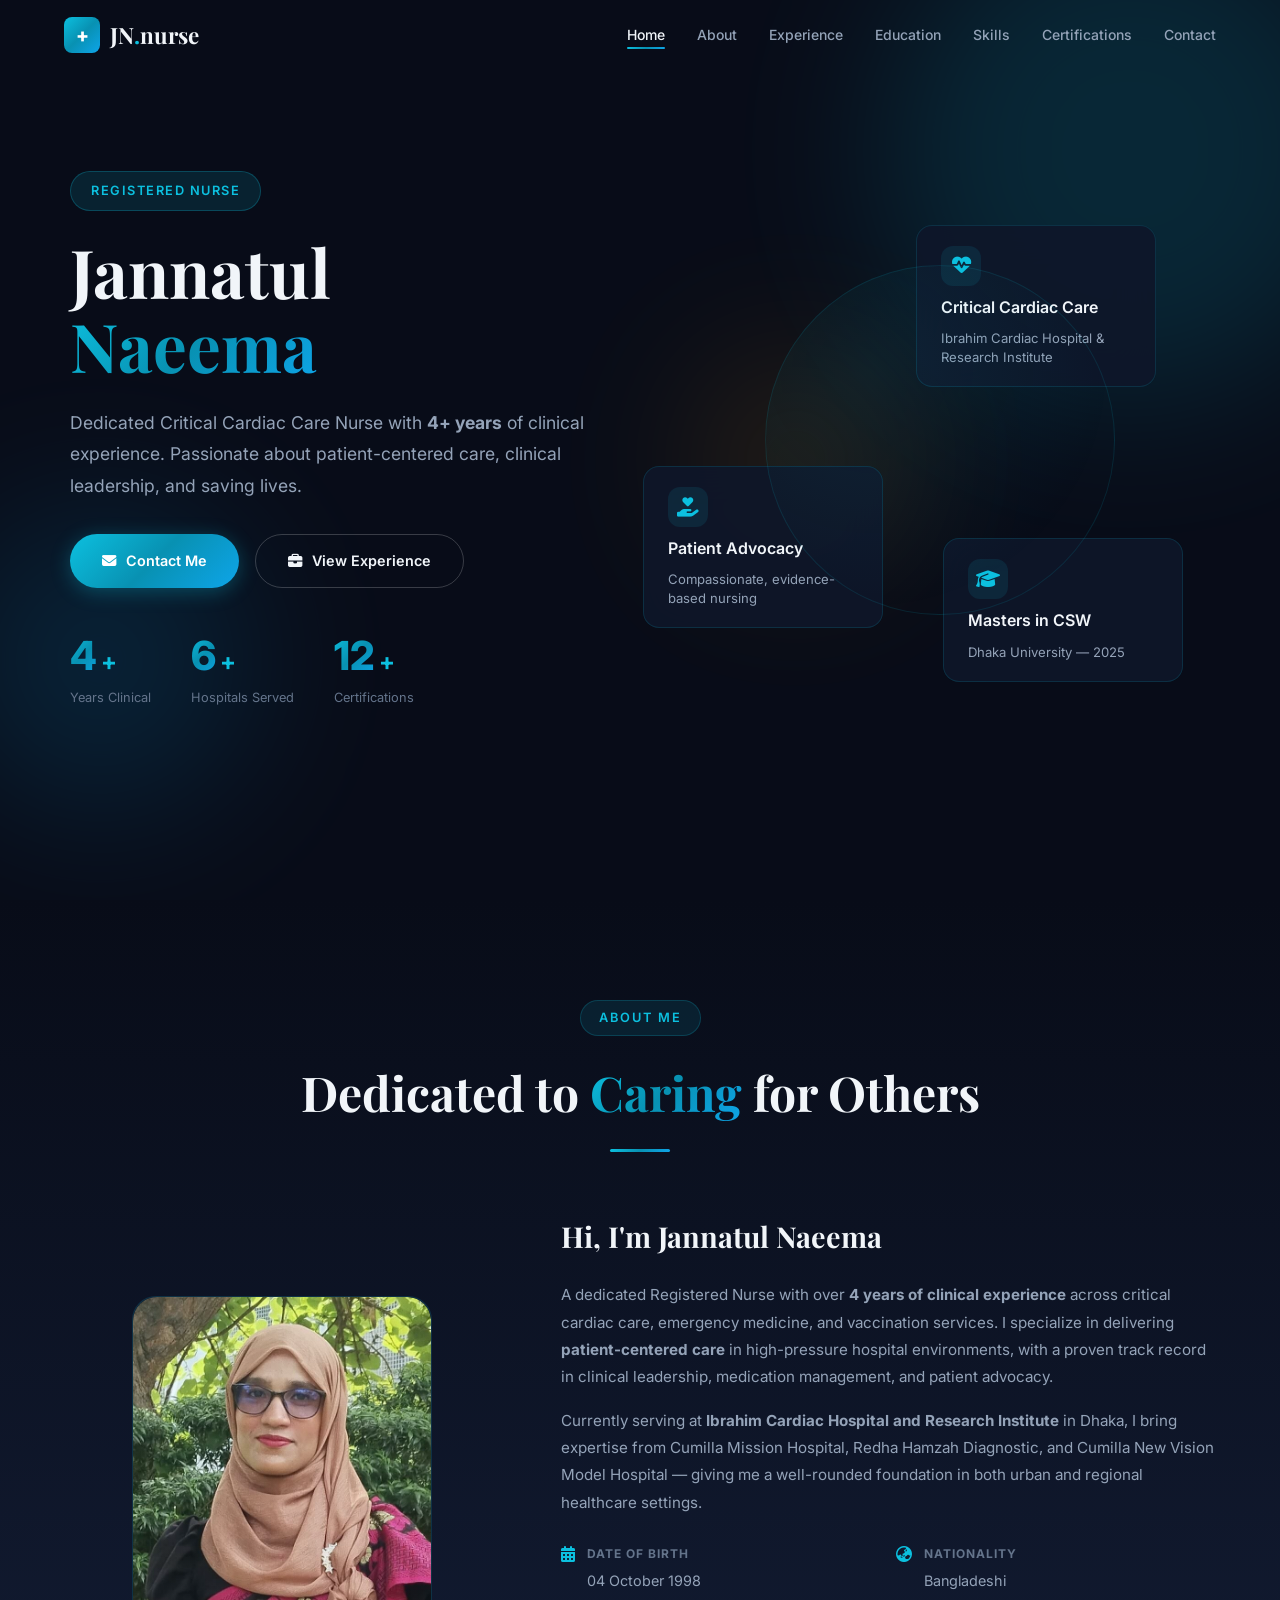
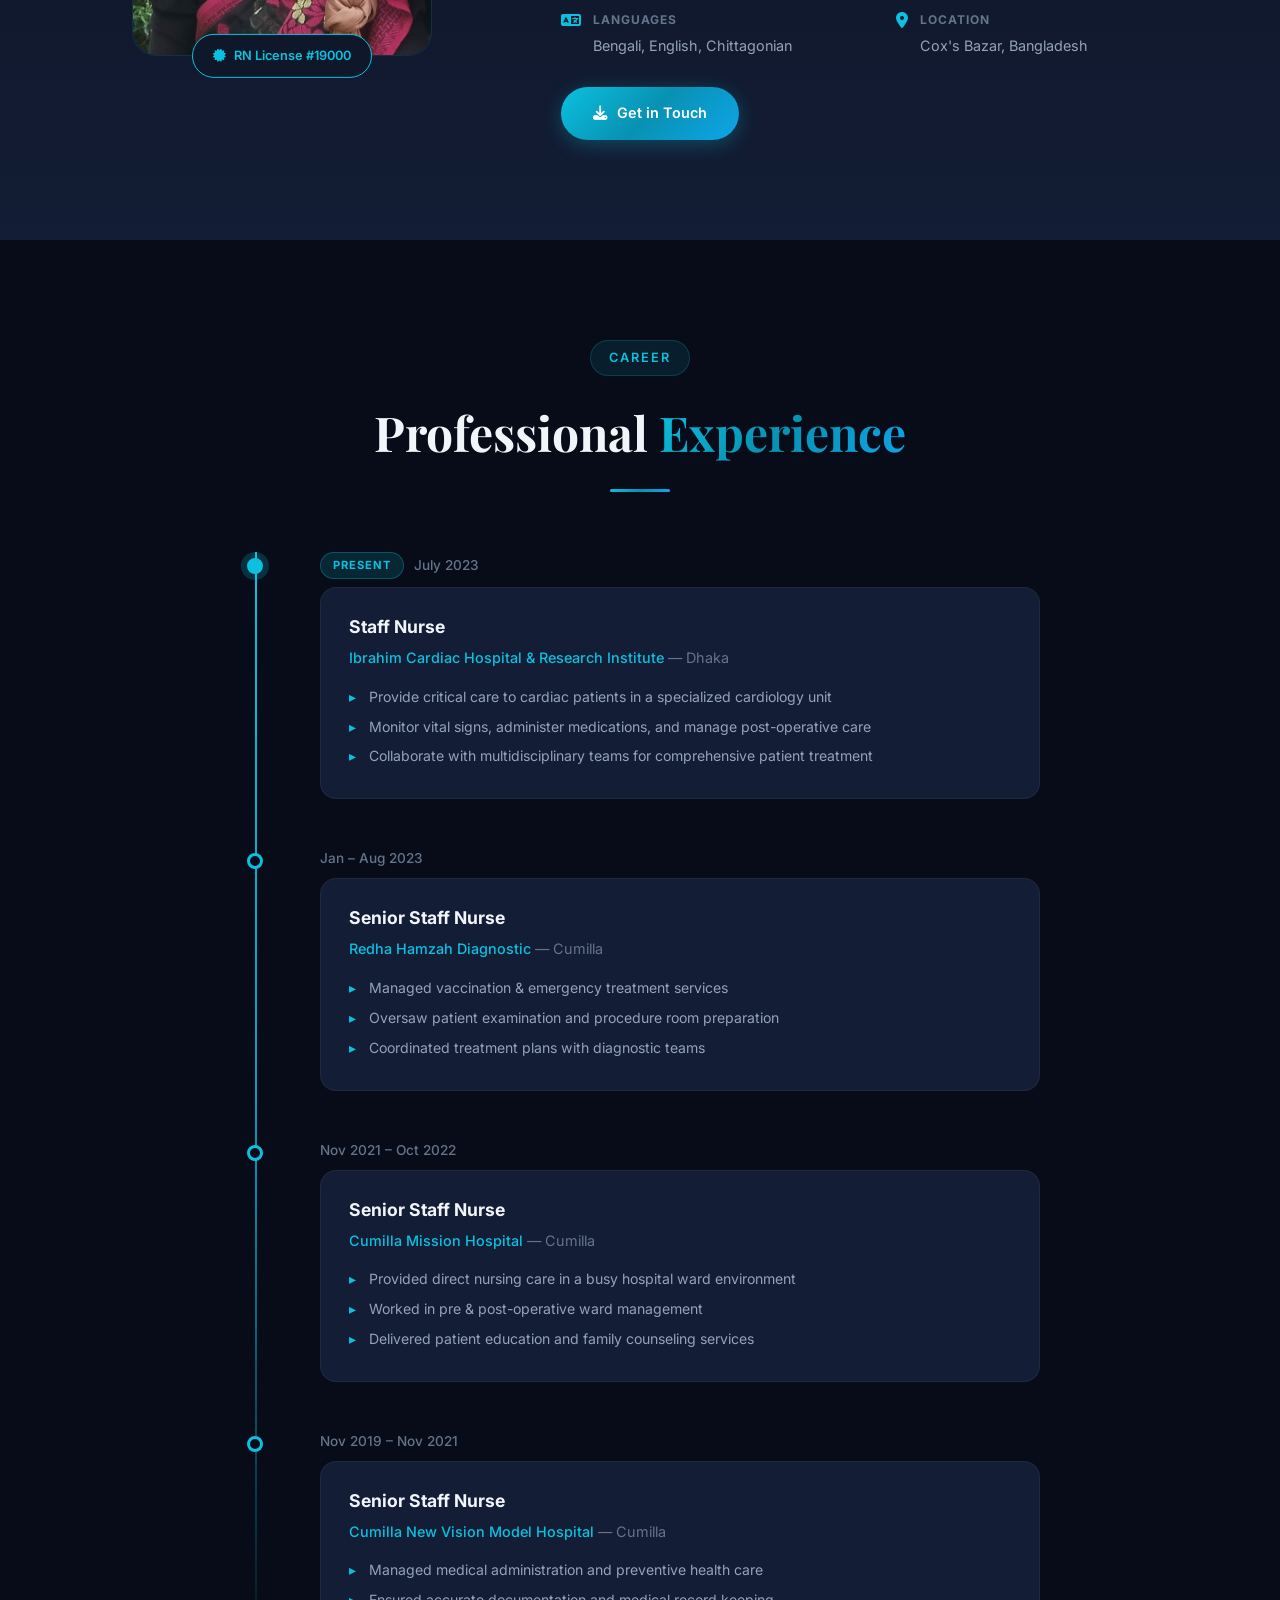
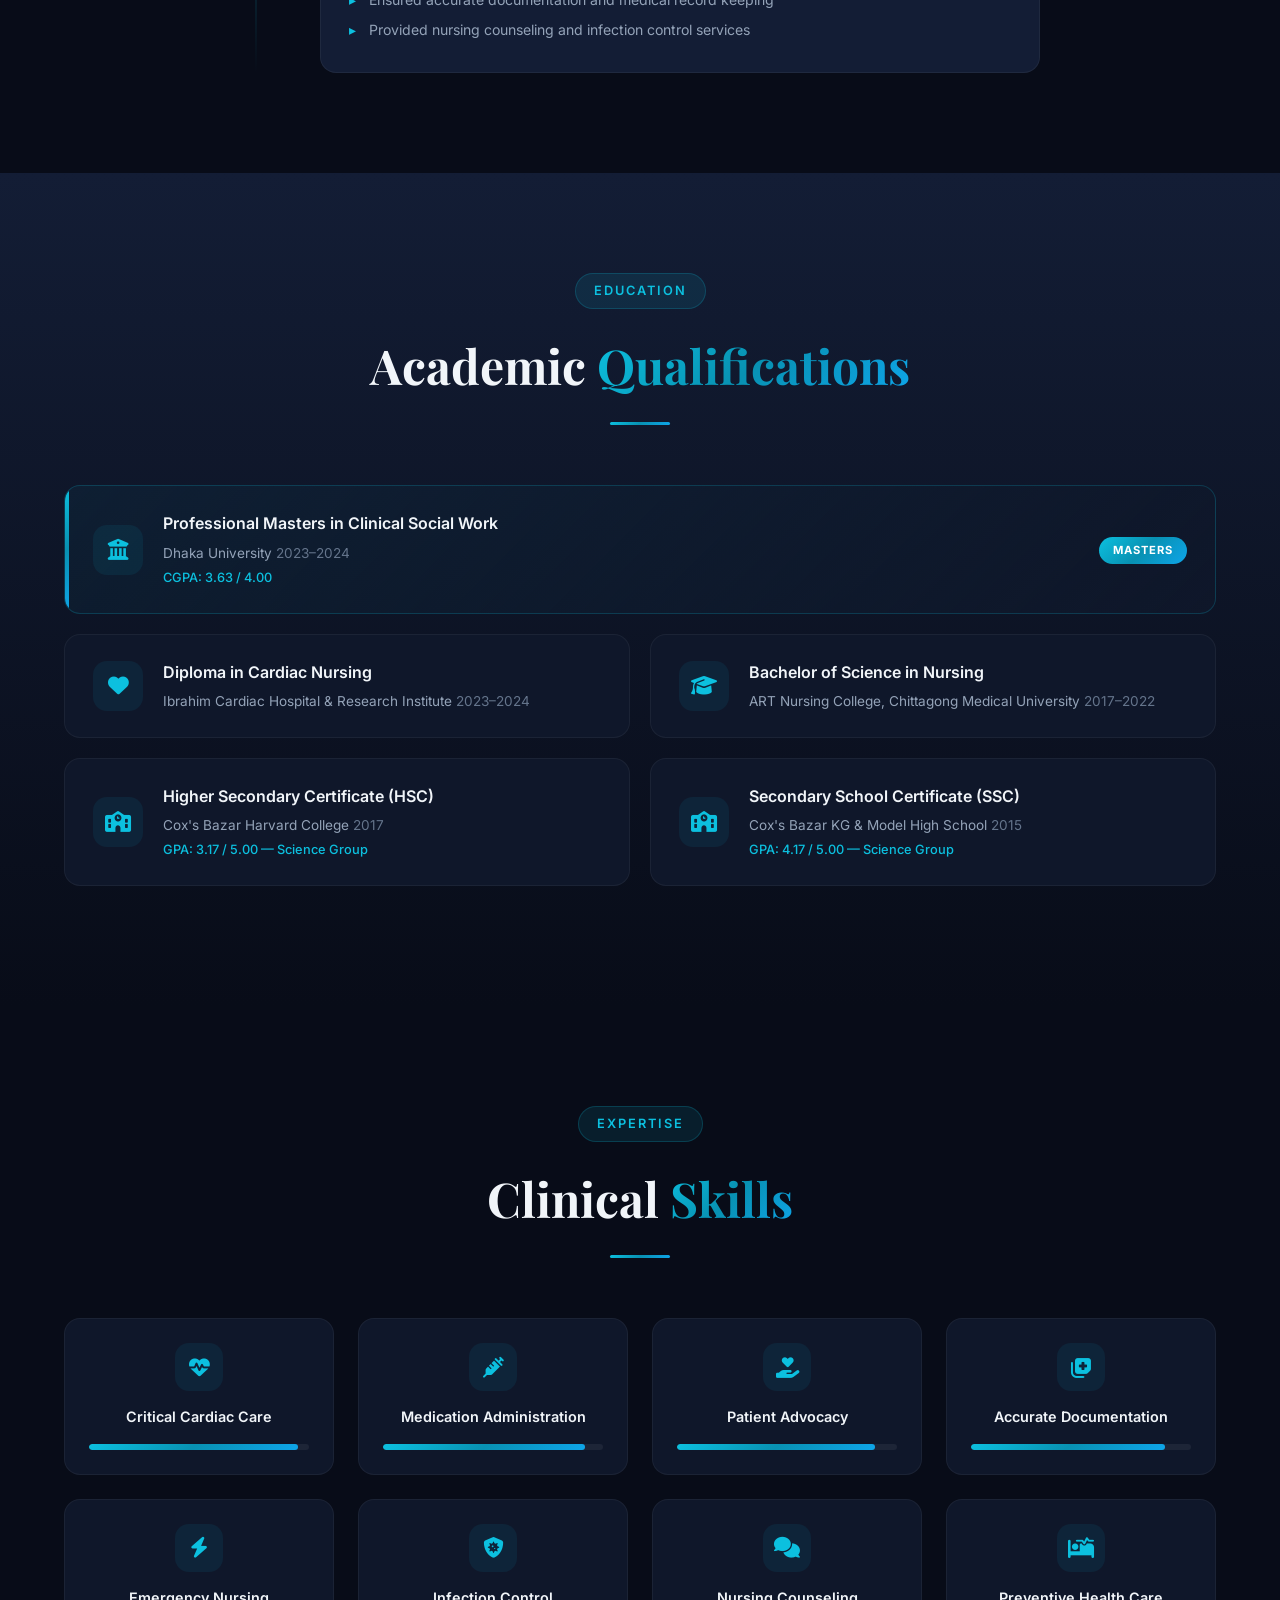
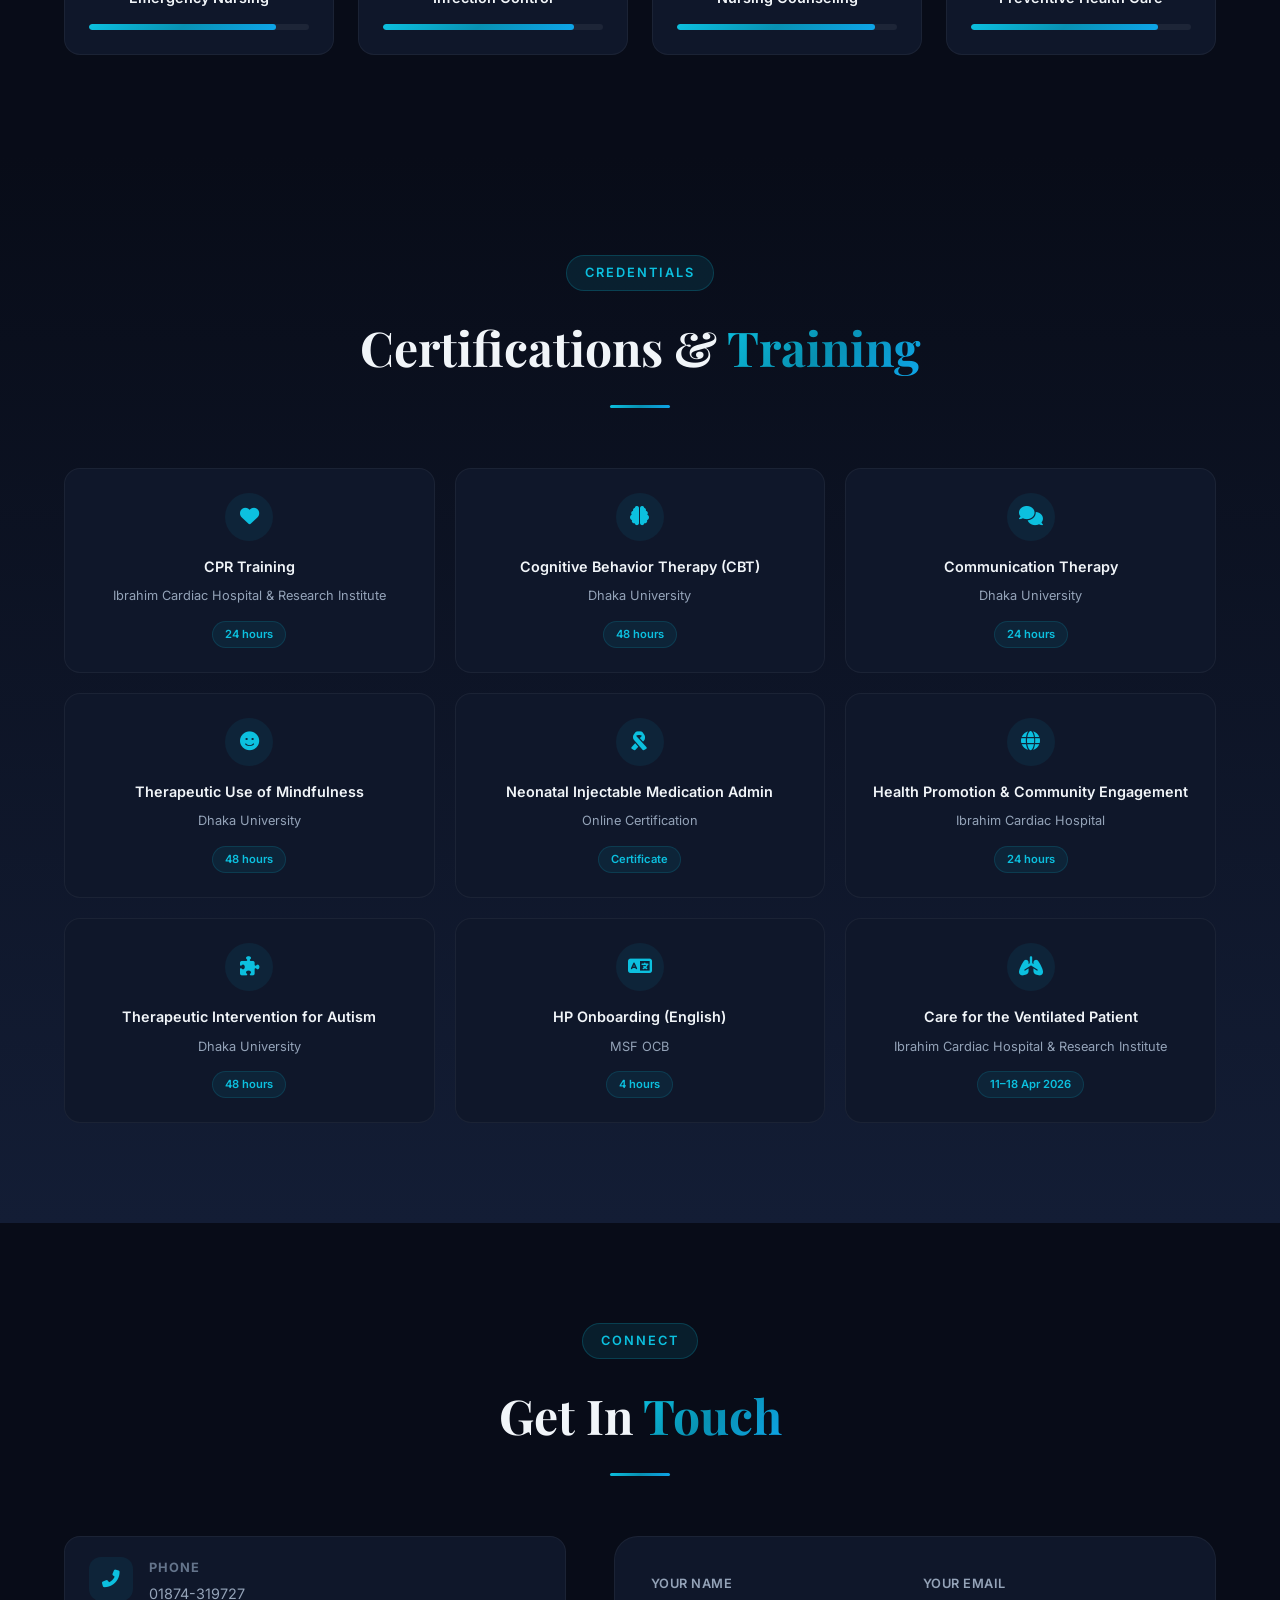
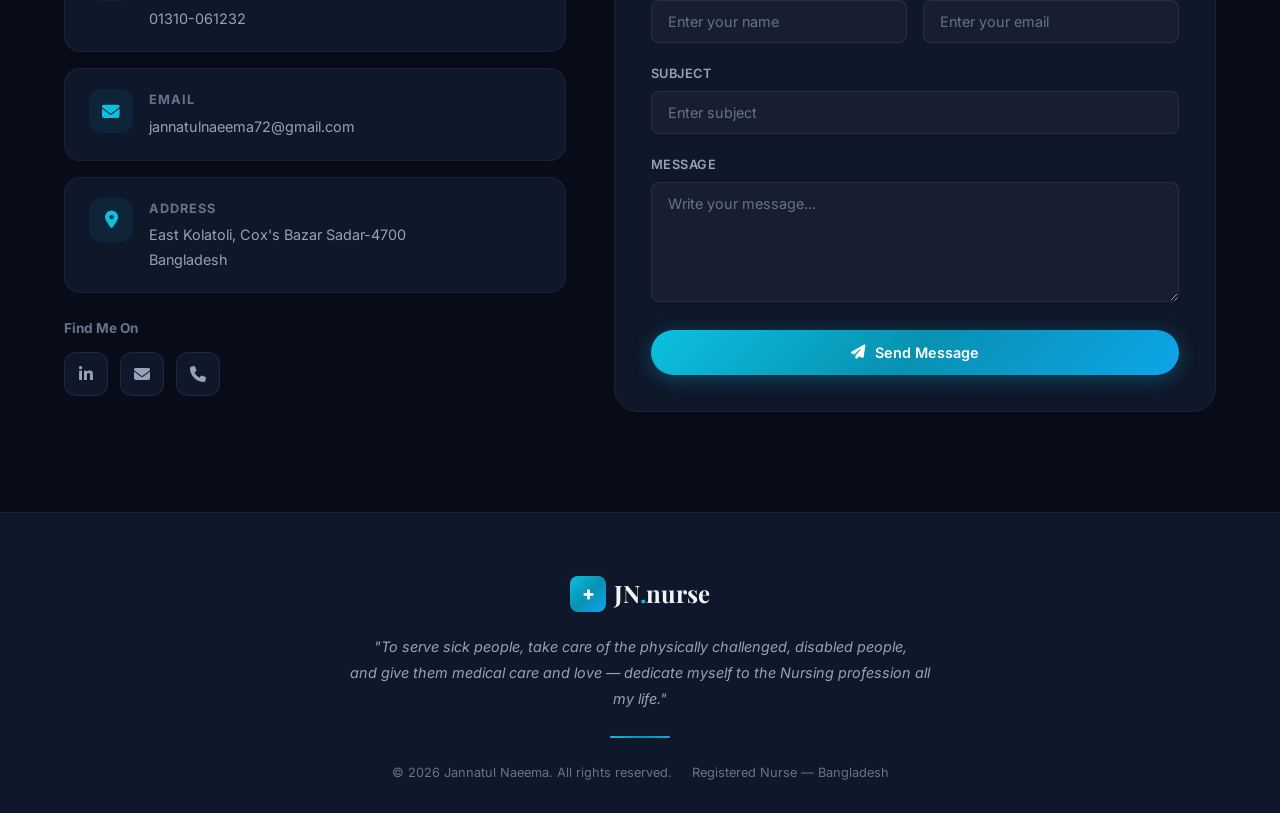
==== index.html @ bb1f2607 "Initial commit — Jannatul Naeema nursing portfolio" ====
<!DOCTYPE html>
<html lang="en">
<head>
  <meta charset="UTF-8">
  <meta name="viewport" content="width=device-width, initial-scale=1.0">
  <title>Jannatul Naeema | Registered Nurse</title>
  <link rel="stylesheet" href="style.css">
  <link rel="preconnect" href="https://fonts.googleapis.com">
  <link href="https://fonts.googleapis.com/css2?family=Inter:wght@300;400;500;600;700;800&family=Playfair+Display:wght@500;600;700&display=swap" rel="stylesheet">
  <link rel="stylesheet" href="https://cdnjs.cloudflare.com/ajax/libs/font-awesome/6.5.1/css/all.min.css">
</head>
<body>

  <!-- ========== NAVBAR ========== -->
  <nav class="navbar">
    <div class="container nav-container">
      <a href="#" class="nav-logo">
        <span class="logo-icon">+</span>
        <span class="logo-text">JN<span class="logo-accent">.</span>nurse</span>
      </a>
      <div class="nav-toggle" id="navToggle">
        <span></span><span></span><span></span>
      </div>
      <ul class="nav-menu" id="navMenu">
        <li><a href="#hero" class="nav-link active">Home</a></li>
        <li><a href="#about" class="nav-link">About</a></li>
        <li><a href="#experience" class="nav-link">Experience</a></li>
        <li><a href="#education" class="nav-link">Education</a></li>
        <li><a href="#skills" class="nav-link">Skills</a></li>
        <li><a href="#certifications" class="nav-link">Certifications</a></li>
        <li><a href="#contact" class="nav-link">Contact</a></li>
      </ul>
    </div>
  </nav>

  <!-- ========== HERO ========== -->
  <section class="hero" id="hero">
    <div class="hero-bg-shapes">
      <div class="shape shape-1"></div>
      <div class="shape shape-2"></div>
      <div class="shape shape-3"></div>
    </div>
    <div class="container hero-container">
      <div class="hero-content">
        <span class="hero-badge">Registered Nurse</span>
        <h1 class="hero-title">
          Jannatul<br>
          <span class="title-accent">Naeema</span>
        </h1>
        <p class="hero-subtitle">
          Dedicated Critical Cardiac Care Nurse with <strong>4+ years</strong> of clinical experience.
          Passionate about patient-centered care, clinical leadership, and saving lives.
        </p>
        <div class="hero-cta">
          <a href="#contact" class="btn btn-primary">
            <i class="fas fa-envelope"></i> Contact Me
          </a>
          <a href="#experience" class="btn btn-outline">
            <i class="fas fa-briefcase"></i> View Experience
          </a>
        </div>
        <div class="hero-stats">
          <div class="stat-item">
            <span class="stat-number" data-target="4">0</span>
            <span class="stat-plus">+</span>
            <span class="stat-label">Years Clinical</span>
          </div>
          <div class="stat-item">
            <span class="stat-number" data-target="6">0</span>
            <span class="stat-plus">+</span>
            <span class="stat-label">Hospitals Served</span>
          </div>
          <div class="stat-item">
            <span class="stat-number" data-target="12">0</span>
            <span class="stat-plus">+</span>
            <span class="stat-label">Certifications</span>
          </div>
        </div>
      </div>
      <div class="hero-visual">
        <div class="hero-card">
          <div class="hero-card-inner">
            <div class="card-icon"><i class="fas fa-heartbeat"></i></div>
            <h3>Critical Cardiac Care</h3>
            <p>Ibrahim Cardiac Hospital & Research Institute</p>
          </div>
        </div>
        <div class="hero-card card-2">
          <div class="hero-card-inner">
            <div class="card-icon"><i class="fas fa-hand-holding-heart"></i></div>
            <h3>Patient Advocacy</h3>
            <p>Compassionate, evidence-based nursing</p>
          </div>
        </div>
        <div class="hero-card card-3">
          <div class="hero-card-inner">
            <div class="card-icon"><i class="fas fa-graduation-cap"></i></div>
            <h3>Masters in CSW</h3>
            <p>Dhaka University — 2025</p>
          </div>
        </div>
        <div class="hero-circle"></div>
      </div>
    </div>
  </section>

  <!-- ========== ABOUT ========== -->
  <section class="about" id="about">
    <div class="container">
      <div class="section-header">
        <span class="section-tag">About Me</span>
        <h2 class="section-title">Dedicated to <span class="gradient-text">Caring</span> for Others</h2>
        <div class="section-line"></div>
      </div>
      <div class="about-grid">
        <div class="about-image">
          <div class="about-image-frame">
            <img src="jannatul-naeema.jpg" alt="Jannatul Naeema" class="about-photo">
          </div>
          <div class="about-badge">
            <i class="fas fa-certificate"></i>
            <span>RN License #19000</span>
          </div>
        </div>
        <div class="about-text">
          <h3>Hi, I'm Jannatul Naeema</h3>
          <p>
            A dedicated Registered Nurse with over <strong>4 years of clinical experience</strong> 
            across critical cardiac care, emergency medicine, and vaccination services. I specialize 
            in delivering <strong>patient-centered care</strong> in high-pressure hospital environments, 
            with a proven track record in clinical leadership, medication management, and patient advocacy.
          </p>
          <p>
            Currently serving at <strong>Ibrahim Cardiac Hospital and Research Institute</strong> in Dhaka, 
            I bring expertise from Cumilla Mission Hospital, Redha Hamzah Diagnostic, and Cumilla New Vision 
            Model Hospital — giving me a well-rounded foundation in both urban and regional healthcare settings.
          </p>
          <div class="about-details">
            <div class="detail-item">
              <i class="fas fa-calendar-alt"></i>
              <div><strong>Date of Birth</strong><span>04 October 1998</span></div>
            </div>
            <div class="detail-item">
              <i class="fas fa-globe-asia"></i>
              <div><strong>Nationality</strong><span>Bangladeshi</span></div>
            </div>
            <div class="detail-item">
              <i class="fas fa-language"></i>
              <div><strong>Languages</strong><span>Bengali, English, Chittagonian</span></div>
            </div>
            <div class="detail-item">
              <i class="fas fa-map-marker-alt"></i>
              <div><strong>Location</strong><span>Cox's Bazar, Bangladesh</span></div>
            </div>
          </div>
          <div class="about-cta">
            <a href="#contact" class="btn btn-primary">
              <i class="fas fa-download"></i> Get in Touch
            </a>
          </div>
        </div>
      </div>
    </div>
  </section>

  <!-- ========== EXPERIENCE ========== -->
  <section class="experience" id="experience">
    <div class="container">
      <div class="section-header">
        <span class="section-tag">Career</span>
        <h2 class="section-title">Professional <span class="gradient-text">Experience</span></h2>
        <div class="section-line"></div>
      </div>
      <div class="timeline">
        <div class="timeline-item current">
          <div class="timeline-dot"></div>
          <div class="timeline-date">
            <span class="date-badge present">Present</span>
            <span>July 2023</span>
          </div>
          <div class="timeline-content">
            <h3>Staff Nurse</h3>
            <h4>Ibrahim Cardiac Hospital & Research Institute <span class="location">— Dhaka</span></h4>
            <ul>
              <li>Provide critical care to cardiac patients in a specialized cardiology unit</li>
              <li>Monitor vital signs, administer medications, and manage post-operative care</li>
              <li>Collaborate with multidisciplinary teams for comprehensive patient treatment</li>
            </ul>
          </div>
        </div>
        <div class="timeline-item">
          <div class="timeline-dot"></div>
          <div class="timeline-date">
            <span>Jan – Aug 2023</span>
          </div>
          <div class="timeline-content">
            <h3>Senior Staff Nurse</h3>
            <h4>Redha Hamzah Diagnostic <span class="location">— Cumilla</span></h4>
            <ul>
              <li>Managed vaccination & emergency treatment services</li>
              <li>Oversaw patient examination and procedure room preparation</li>
              <li>Coordinated treatment plans with diagnostic teams</li>
            </ul>
          </div>
        </div>
        <div class="timeline-item">
          <div class="timeline-dot"></div>
          <div class="timeline-date">
            <span>Nov 2021 – Oct 2022</span>
          </div>
          <div class="timeline-content">
            <h3>Senior Staff Nurse</h3>
            <h4>Cumilla Mission Hospital <span class="location">— Cumilla</span></h4>
            <ul>
              <li>Provided direct nursing care in a busy hospital ward environment</li>
              <li>Worked in pre & post-operative ward management</li>
              <li>Delivered patient education and family counseling services</li>
            </ul>
          </div>
        </div>
        <div class="timeline-item">
          <div class="timeline-dot"></div>
          <div class="timeline-date">
            <span>Nov 2019 – Nov 2021</span>
          </div>
          <div class="timeline-content">
            <h3>Senior Staff Nurse</h3>
            <h4>Cumilla New Vision Model Hospital <span class="location">— Cumilla</span></h4>
            <ul>
              <li>Managed medical administration and preventive health care</li>
              <li>Ensured accurate documentation and medical record keeping</li>
              <li>Provided nursing counseling and infection control services</li>
            </ul>
          </div>
        </div>
      </div>
    </div>
  </section>

  <!-- ========== EDUCATION ========== -->
  <section class="education" id="education">
    <div class="container">
      <div class="section-header">
        <span class="section-tag">Education</span>
        <h2 class="section-title">Academic <span class="gradient-text">Qualifications</span></h2>
        <div class="section-line"></div>
      </div>

      <div class="edu-card featured">
        <div class="edu-icon"><i class="fas fa-university"></i></div>
        <div class="edu-info">
          <h3>Professional Masters in Clinical Social Work</h3>
          <p class="edu-school">Dhaka University <span class="edu-year">2023–2024</span></p>
          <p class="edu-result">CGPA: 3.63 / 4.00</p>
        </div>
        <div class="edu-badge"><span>Masters</span></div>
      </div>

      <div class="edu-row">
        <div class="edu-card">
          <div class="edu-icon"><i class="fas fa-heart"></i></div>
          <div class="edu-info">
            <h3>Diploma in Cardiac Nursing</h3>
            <p class="edu-school">Ibrahim Cardiac Hospital & Research Institute <span class="edu-year">2023–2024</span></p>
          </div>
        </div>
        <div class="edu-card">
          <div class="edu-icon"><i class="fas fa-graduation-cap"></i></div>
          <div class="edu-info">
            <h3>Bachelor of Science in Nursing</h3>
            <p class="edu-school">ART Nursing College, Chittagong Medical University <span class="edu-year">2017–2022</span></p>
          </div>
        </div>
      </div>

      <div class="edu-row">
        <div class="edu-card">
          <div class="edu-icon"><i class="fas fa-school"></i></div>
          <div class="edu-info">
            <h3>Higher Secondary Certificate (HSC)</h3>
            <p class="edu-school">Cox's Bazar Harvard College <span class="edu-year">2017</span></p>
            <p class="edu-result">GPA: 3.17 / 5.00 — Science Group</p>
          </div>
        </div>
        <div class="edu-card">
          <div class="edu-icon"><i class="fas fa-school"></i></div>
          <div class="edu-info">
            <h3>Secondary School Certificate (SSC)</h3>
            <p class="edu-school">Cox's Bazar KG & Model High School <span class="edu-year">2015</span></p>
            <p class="edu-result">GPA: 4.17 / 5.00 — Science Group</p>
          </div>
        </div>
      </div>
    </div>
  </section>

  <!-- ========== SKILLS ========== -->
  <section class="skills" id="skills">
    <div class="container">
      <div class="section-header">
        <span class="section-tag">Expertise</span>
        <h2 class="section-title">Clinical <span class="gradient-text">Skills</span></h2>
        <div class="section-line"></div>
      </div>
      <div class="skills-grid">
        <div class="skill-item">
          <div class="skill-icon"><i class="fas fa-heartbeat"></i></div>
          <h4>Critical Cardiac Care</h4>
          <div class="skill-bar"><div class="skill-fill" data-width="95"></div></div>
        </div>
        <div class="skill-item">
          <div class="skill-icon"><i class="fas fa-syringe"></i></div>
          <h4>Medication Administration</h4>
          <div class="skill-bar"><div class="skill-fill" data-width="92"></div></div>
        </div>
        <div class="skill-item">
          <div class="skill-icon"><i class="fas fa-hand-holding-heart"></i></div>
          <h4>Patient Advocacy</h4>
          <div class="skill-bar"><div class="skill-fill" data-width="90"></div></div>
        </div>
        <div class="skill-item">
          <div class="skill-icon"><i class="fas fa-notes-medical"></i></div>
          <h4>Accurate Documentation</h4>
          <div class="skill-bar"><div class="skill-fill" data-width="88"></div></div>
        </div>
        <div class="skill-item">
          <div class="skill-icon"><i class="fas fa-bolt"></i></div>
          <h4>Emergency Nursing</h4>
          <div class="skill-bar"><div class="skill-fill" data-width="85"></div></div>
        </div>
        <div class="skill-item">
          <div class="skill-icon"><i class="fas fa-shield-virus"></i></div>
          <h4>Infection Control</h4>
          <div class="skill-bar"><div class="skill-fill" data-width="87"></div></div>
        </div>
        <div class="skill-item">
          <div class="skill-icon"><i class="fas fa-comments"></i></div>
          <h4>Nursing Counseling</h4>
          <div class="skill-bar"><div class="skill-fill" data-width="90"></div></div>
        </div>
        <div class="skill-item">
          <div class="skill-icon"><i class="fas fa-procedures"></i></div>
          <h4>Preventive Health Care</h4>
          <div class="skill-bar"><div class="skill-fill" data-width="85"></div></div>
        </div>
      </div>
    </div>
  </section>

  <!-- ========== CERTIFICATIONS ========== -->
  <section class="certifications" id="certifications">
    <div class="container">
      <div class="section-header">
        <span class="section-tag">Credentials</span>
        <h2 class="section-title">Certifications & <span class="gradient-text">Training</span></h2>
        <div class="section-line"></div>
      </div>
      <div class="cert-grid">
        <div class="cert-card">
          <div class="cert-icon"><i class="fas fa-heart"></i></div>
          <h4>CPR Training</h4>
          <p>Ibrahim Cardiac Hospital & Research Institute</p>
          <span class="cert-badge">24 hours</span>
        </div>
        <div class="cert-card">
          <div class="cert-icon"><i class="fas fa-brain"></i></div>
          <h4>Cognitive Behavior Therapy (CBT)</h4>
          <p>Dhaka University</p>
          <span class="cert-badge">48 hours</span>
        </div>
        <div class="cert-card">
          <div class="cert-icon"><i class="fas fa-comments"></i></div>
          <h4>Communication Therapy</h4>
          <p>Dhaka University</p>
          <span class="cert-badge">24 hours</span>
        </div>
        <div class="cert-card">
          <div class="cert-icon"><i class="fas fa-smile"></i></div>
          <h4>Therapeutic Use of Mindfulness</h4>
          <p>Dhaka University</p>
          <span class="cert-badge">48 hours</span>
        </div>
        <div class="cert-card">
          <div class="cert-icon"><i class="fas fa-ribbon"></i></div>
          <h4>Neonatal Injectable Medication Admin</h4>
          <p>Online Certification</p>
          <span class="cert-badge">Certificate</span>
        </div>
        <div class="cert-card">
          <div class="cert-icon"><i class="fas fa-globe"></i></div>
          <h4>Health Promotion & Community Engagement</h4>
          <p>Ibrahim Cardiac Hospital</p>
          <span class="cert-badge">24 hours</span>
        </div>
        <div class="cert-card">
          <div class="cert-icon"><i class="fas fa-puzzle-piece"></i></div>
          <h4>Therapeutic Intervention for Autism</h4>
          <p>Dhaka University</p>
          <span class="cert-badge">48 hours</span>
        </div>
        <div class="cert-card">
          <div class="cert-icon"><i class="fas fa-language"></i></div>
          <h4>HP Onboarding (English)</h4>
          <p>MSF OCB</p>
          <span class="cert-badge">4 hours</span>
        </div>
        <div class="cert-card">
          <div class="cert-icon"><i class="fas fa-lungs"></i></div>
          <h4>Care for the Ventilated Patient</h4>
          <p>Ibrahim Cardiac Hospital & Research Institute</p>
          <span class="cert-badge">11–18 Apr 2026</span>
        </div>
      </div>
    </div>
  </section>

  <!-- ========== CONTACT ========== -->
  <section class="contact" id="contact">
    <div class="container">
      <div class="section-header">
        <span class="section-tag">Connect</span>
        <h2 class="section-title">Get In <span class="gradient-text">Touch</span></h2>
        <div class="section-line"></div>
      </div>
      <div class="contact-grid">
        <div class="contact-info">
          <div class="contact-card">
            <i class="fas fa-phone-alt"></i>
            <div>
              <h4>Phone</h4>
              <a href="tel:01874319727">01874-319727</a>
              <a href="tel:01310061232">01310-061232</a>
            </div>
          </div>
          <div class="contact-card">
            <i class="fas fa-envelope"></i>
            <div>
              <h4>Email</h4>
              <a href="mailto:jannatulnaeema72@gmail.com">jannatulnaeema72@gmail.com</a>
            </div>
          </div>
          <div class="contact-card">
            <i class="fas fa-map-marker-alt"></i>
            <div>
              <h4>Address</h4>
              <p>East Kolatoli, Cox's Bazar Sadar-4700<br>Bangladesh</p>
            </div>
          </div>
          <div class="contact-social">
            <h4>Find Me On</h4>
            <div class="social-links">
              <a href="#" class="social-link"><i class="fab fa-linkedin-in"></i></a>
              <a href="mailto:jannatulnaeema72@gmail.com" class="social-link"><i class="fas fa-envelope"></i></a>
              <a href="tel:01874319727" class="social-link"><i class="fas fa-phone"></i></a>
            </div>
          </div>
        </div>
        <div class="contact-form-wrapper">
          <form class="contact-form" id="contactForm">
            <div class="form-row">
              <div class="form-group">
                <label for="name">Your Name</label>
                <input type="text" id="name" placeholder="Enter your name" required>
              </div>
              <div class="form-group">
                <label for="email">Your Email</label>
                <input type="email" id="email" placeholder="Enter your email" required>
              </div>
            </div>
            <div class="form-group">
              <label for="subject">Subject</label>
              <input type="text" id="subject" placeholder="Enter subject">
            </div>
            <div class="form-group">
              <label for="message">Message</label>
              <textarea id="message" rows="5" placeholder="Write your message..." required></textarea>
            </div>
            <button type="submit" class="btn btn-primary btn-full">
              <i class="fas fa-paper-plane"></i> Send Message
            </button>
          </form>
        </div>
      </div>
    </div>
  </section>

  <!-- ========== FOOTER ========== -->
  <footer class="footer">
    <div class="container">
      <div class="footer-content">
        <div class="footer-logo">
          <span class="logo-icon">+</span>
          <span class="logo-text">JN<span class="logo-accent">.</span>nurse</span>
        </div>
        <p class="footer-text">
          "To serve sick people, take care of the physically challenged, disabled people,<br>
          and give them medical care and love — dedicate myself to the Nursing profession all my life."
        </p>
        <div class="footer-divider"></div>
        <div class="footer-bottom">
          <p>&copy; 2026 Jannatul Naeema. All rights reserved.</p>
          <p>Registered Nurse — Bangladesh</p>
        </div>
      </div>
    </div>
  </footer>

  <!-- ========== BACK TO TOP ========== -->
  <button class="back-to-top" id="backToTop">
    <i class="fas fa-arrow-up"></i>
  </button>

  <script src="script.js"></script>
</body>
</html>
---- style.css ----
/* ========== CSS VARIABLES & RESET ========== */
:root {
  --primary: #0cc0df;
  --primary-dark: #099bb5;
  --primary-light: #5cd6ed;
  --secondary: #0f172a;
  --accent: #f59e0b;
  --bg-dark: #080c18;
  --bg-card: #0f172a;
  --bg-card-alt: #131d35;
  --text-white: #f1f5f9;
  --text-light: #94a3b8;
  --text-muted: #64748b;
  --gradient-1: linear-gradient(135deg, #0cc0df 0%, #0891b2 50%, #0ea5e9 100%);
  --gradient-2: linear-gradient(135deg, #0f172a 0%, #1a2744 100%);
  --gradient-accent: linear-gradient(135deg, #f59e0b 0%, #f97316 100%);
  --shadow-sm: 0 2px 8px rgba(12, 192, 223, 0.08);
  --shadow-md: 0 8px 32px rgba(12, 192, 223, 0.12);
  --shadow-lg: 0 16px 48px rgba(12, 192, 223, 0.18);
  --radius-sm: 8px;
  --radius-md: 16px;
  --radius-lg: 24px;
  --radius-xl: 32px;
  --transition: all 0.4s cubic-bezier(0.25, 0.46, 0.45, 0.94);
}

*, *::before, *::after {
  margin: 0;
  padding: 0;
  box-sizing: border-box;
}

html {
  scroll-behavior: smooth;
  font-size: 16px;
}

body {
  font-family: 'Inter', -apple-system, BlinkMacSystemFont, sans-serif;
  background: var(--bg-dark);
  color: var(--text-white);
  line-height: 1.7;
  overflow-x: hidden;
  -webkit-font-smoothing: antialiased;
}

img { max-width: 100%; display: block; }
a { color: inherit; text-decoration: none; }
ul { list-style: none; }
.container { max-width: 1200px; margin: 0 auto; padding: 0 24px; }

/* ========== SCROLLBAR ========== */
::-webkit-scrollbar { width: 8px; }
::-webkit-scrollbar-track { background: var(--bg-dark); }
::-webkit-scrollbar-thumb { background: var(--primary-dark); border-radius: 4px; }
::-webkit-scrollbar-thumb:hover { background: var(--primary); }

/* ========== SELECTION ========== */
::selection { background: var(--primary); color: var(--bg-dark); }

/* ========== SECTION HEADER ========== */
.section-header {
  text-align: center;
  margin-bottom: 60px;
}

.section-tag {
  display: inline-block;
  background: rgba(12, 192, 223, 0.1);
  color: var(--primary);
  padding: 6px 18px;
  border-radius: 50px;
  font-size: 0.8rem;
  font-weight: 600;
  letter-spacing: 2px;
  text-transform: uppercase;
  border: 1px solid rgba(12, 192, 223, 0.2);
  margin-bottom: 16px;
}

.section-title {
  font-family: 'Playfair Display', serif;
  font-size: clamp(2rem, 5vw, 3rem);
  font-weight: 700;
  color: var(--text-white);
  margin-bottom: 16px;
}

.gradient-text {
  background: var(--gradient-1);
  -webkit-background-clip: text;
  -webkit-text-fill-color: transparent;
  background-clip: text;
}

.section-line {
  width: 60px;
  height: 3px;
  background: var(--gradient-1);
  border-radius: 2px;
  margin: 0 auto;
}

section {
  padding: 100px 0;
  position: relative;
}

/* ========== NAVBAR ========== */
.navbar {
  position: fixed;
  top: 0;
  left: 0;
  width: 100%;
  z-index: 1000;
  padding: 16px 0;
  transition: var(--transition);
  background: transparent;
}

.navbar.scrolled {
  background: rgba(8, 12, 24, 0.95);
  backdrop-filter: blur(20px);
  -webkit-backdrop-filter: blur(20px);
  padding: 10px 0;
  box-shadow: 0 4px 30px rgba(0, 0, 0, 0.3);
}

.nav-container {
  display: flex;
  justify-content: space-between;
  align-items: center;
}

.nav-logo {
  display: flex;
  align-items: center;
  gap: 10px;
  font-weight: 700;
  font-size: 1.4rem;
}

.logo-icon {
  display: inline-flex;
  align-items: center;
  justify-content: center;
  width: 36px;
  height: 36px;
  background: var(--gradient-1);
  border-radius: 8px;
  font-size: 1.2rem;
  color: white;
  font-weight: 800;
}

.logo-text {
  font-family: 'Playfair Display', serif;
  color: var(--text-white);
}

.logo-accent {
  color: var(--primary);
}

.nav-menu {
  display: flex;
  gap: 32px;
}

.nav-link {
  color: var(--text-light);
  font-size: 0.875rem;
  font-weight: 500;
  position: relative;
  padding: 4px 0;
  transition: var(--transition);
}

.nav-link::after {
  content: '';
  position: absolute;
  bottom: -2px;
  left: 0;
  width: 0;
  height: 2px;
  background: var(--gradient-1);
  transition: var(--transition);
  border-radius: 1px;
}

.nav-link:hover,
.nav-link.active {
  color: var(--text-white);
}

.nav-link:hover::after,
.nav-link.active::after {
  width: 100%;
}

.nav-toggle {
  display: none;
  flex-direction: column;
  gap: 5px;
  cursor: pointer;
  padding: 4px;
}

.nav-toggle span {
  display: block;
  width: 24px;
  height: 2px;
  background: var(--text-white);
  border-radius: 2px;
  transition: var(--transition);
}

.nav-toggle.active span:nth-child(1) {
  transform: rotate(45deg) translate(5px, 5px);
}
.nav-toggle.active span:nth-child(2) {
  opacity: 0;
}
.nav-toggle.active span:nth-child(3) {
  transform: rotate(-45deg) translate(5px, -5px);
}

/* ========== HERO ========== */
.hero {
  min-height: 100vh;
  display: flex;
  align-items: center;
  position: relative;
  overflow: hidden;
  padding-top: 80px;
}

.hero-bg-shapes {
  position: absolute;
  inset: 0;
  pointer-events: none;
  overflow: hidden;
}

.shape {
  position: absolute;
  border-radius: 50%;
  filter: blur(80px);
  opacity: 0.15;
}

.shape-1 {
  width: 500px;
  height: 500px;
  background: var(--primary);
  top: -100px;
  right: -100px;
  animation: float 8s ease-in-out infinite;
}

.shape-2 {
  width: 300px;
  height: 300px;
  background: #0ea5e9;
  bottom: 10%;
  left: -50px;
  animation: float 12s ease-in-out infinite reverse;
}

.shape-3 {
  width: 200px;
  height: 200px;
  background: var(--accent);
  top: 40%;
  right: 30%;
  animation: float 10s ease-in-out infinite 2s;
}

@keyframes float {
  0%, 100% { transform: translate(0, 0); }
  50% { transform: translate(30px, -30px); }
}

.hero-container {
  display: grid;
  grid-template-columns: 1fr 1fr;
  gap: 60px;
  align-items: center;
  position: relative;
  z-index: 2;
}

.hero-badge {
  display: inline-block;
  background: rgba(12, 192, 223, 0.12);
  color: var(--primary);
  padding: 8px 20px;
  border-radius: 50px;
  font-size: 0.8rem;
  font-weight: 600;
  letter-spacing: 1.5px;
  text-transform: uppercase;
  border: 1px solid rgba(12, 192, 223, 0.25);
  margin-bottom: 24px;
  animation: fadeInUp 0.8s ease;
}

.hero-title {
  font-family: 'Playfair Display', serif;
  font-size: clamp(2.8rem, 6vw, 4.2rem);
  font-weight: 700;
  line-height: 1.1;
  margin-bottom: 24px;
  animation: fadeInUp 0.8s ease 0.1s both;
}

.title-accent {
  background: var(--gradient-1);
  -webkit-background-clip: text;
  -webkit-text-fill-color: transparent;
  background-clip: text;
}

.hero-subtitle {
  font-size: 1.1rem;
  color: var(--text-light);
  max-width: 540px;
  line-height: 1.8;
  margin-bottom: 32px;
  animation: fadeInUp 0.8s ease 0.2s both;
}

.hero-cta {
  display: flex;
  gap: 16px;
  margin-bottom: 48px;
  flex-wrap: wrap;
  animation: fadeInUp 0.8s ease 0.3s both;
}

.btn {
  display: inline-flex;
  align-items: center;
  gap: 10px;
  padding: 14px 32px;
  border-radius: 50px;
  font-weight: 600;
  font-size: 0.9rem;
  border: none;
  cursor: pointer;
  transition: var(--transition);
  font-family: 'Inter', sans-serif;
}

.btn-primary {
  background: var(--gradient-1);
  color: white;
  box-shadow: 0 4px 20px rgba(12, 192, 223, 0.3);
}

.btn-primary:hover {
  transform: translateY(-3px);
  box-shadow: 0 8px 30px rgba(12, 192, 223, 0.4);
}

.btn-outline {
  background: transparent;
  color: var(--text-white);
  border: 1.5px solid rgba(255, 255, 255, 0.2);
}

.btn-outline:hover {
  border-color: var(--primary);
  color: var(--primary);
  transform: translateY(-3px);
  box-shadow: 0 8px 30px rgba(12, 192, 223, 0.15);
}

.btn-full {
  width: 100%;
  justify-content: center;
}

.hero-stats {
  display: flex;
  gap: 40px;
  animation: fadeInUp 0.8s ease 0.4s both;
}

.stat-item {
  position: relative;
}

.stat-number {
  font-size: 2.5rem;
  font-weight: 800;
  background: var(--gradient-1);
  -webkit-background-clip: text;
  -webkit-text-fill-color: transparent;
  background-clip: text;
  line-height: 1;
}

.stat-plus {
  font-size: 1.5rem;
  font-weight: 700;
  color: var(--primary);
}

.stat-label {
  display: block;
  font-size: 0.8rem;
  color: var(--text-muted);
  margin-top: 4px;
  font-weight: 400;
}

/* ========== HERO VISUAL ========== */
.hero-visual {
  position: relative;
  height: 100%;
  min-height: 450px;
  display: flex;
  align-items: center;
  justify-content: center;
}

.hero-circle {
  width: 350px;
  height: 350px;
  border-radius: 50%;
  background: radial-gradient(circle at 30% 30%, rgba(12, 192, 223, 0.08), transparent 70%);
  border: 1px solid rgba(12, 192, 223, 0.12);
  position: absolute;
  animation: pulseGlow 4s ease-in-out infinite;
}

@keyframes pulseGlow {
  0%, 100% { transform: scale(1); opacity: 0.5; }
  50% { transform: scale(1.05); opacity: 1; }
}

.hero-card {
  position: absolute;
  background: rgba(15, 23, 42, 0.9);
  backdrop-filter: blur(20px);
  -webkit-backdrop-filter: blur(20px);
  border: 1px solid rgba(12, 192, 223, 0.15);
  border-radius: var(--radius-md);
  padding: 20px 24px;
  width: 240px;
  animation: fadeInUp 1s ease 0.5s both;
  transition: var(--transition);
}

.hero-card:hover {
  border-color: var(--primary);
  transform: translateY(-5px) scale(1.02);
  box-shadow: 0 12px 40px rgba(12, 192, 223, 0.15);
}

.hero-card-inner {
  display: flex;
  flex-direction: column;
  gap: 8px;
}

.card-icon {
  width: 40px;
  height: 40px;
  border-radius: 12px;
  background: rgba(12, 192, 223, 0.1);
  display: flex;
  align-items: center;
  justify-content: center;
  color: var(--primary);
  font-size: 1.2rem;
}

.hero-card h3 {
  font-size: 1rem;
  font-weight: 600;
  color: var(--text-white);
}

.hero-card p {
  font-size: 0.82rem;
  color: var(--text-light);
  line-height: 1.4;
}

.hero-card:first-child {
  top: 10%;
  right: 10%;
}

.hero-card.card-2 {
  bottom: 15%;
  left: -5%;
}

.hero-card.card-3 {
  bottom: 5%;
  right: 5%;
}

/* ========== ABOUT ========== */
.about {
  background: linear-gradient(180deg, var(--bg-dark) 0%, var(--bg-card-alt) 100%);
}

.about-grid {
  display: grid;
  grid-template-columns: 1fr 1.5fr;
  gap: 60px;
  align-items: center;
}

.about-image {
  position: relative;
  display: flex;
  justify-content: center;
}

.about-image-frame {
  width: 300px;
  height: 360px;
  border-radius: var(--radius-lg);
  background: var(--bg-card);
  border: 1px solid rgba(12, 192, 223, 0.15);
  display: block;
  overflow: hidden;
  position: relative;
  padding: 0;
}

.about-image-frame::before {
  content: '';
  position: absolute;
  inset: 0;
  background: var(--gradient-1);
  opacity: 0.05;
}

.about-photo {
  display: block;
  width: 100%;
  height: 100%;
  object-fit: cover;
  object-position: center 20%;
  border-radius: var(--radius-lg);
  transition: transform 0.5s cubic-bezier(0.25, 0.46, 0.45, 0.94);
}

.about-image-frame:hover .about-photo {
  transform: scale(1.03);
}

.about-image-placeholder {
  display: flex;
  flex-direction: column;
  align-items: center;
  gap: 12px;
  color: var(--primary);
}

.about-image-placeholder i {
  font-size: 4rem;
  opacity: 0.6;
}

.about-image-placeholder span {
  font-family: 'Playfair Display', serif;
  font-size: 2.5rem;
  font-weight: 700;
  color: var(--text-white);
  opacity: 0.15;
}

.about-badge {
  position: absolute;
  bottom: 0;
  left: 50%;
  transform: translateX(-50%) translateY(50%);
  background: var(--bg-card);
  border: 1px solid var(--primary);
  border-radius: 50px;
  padding: 10px 20px;
  display: flex;
  align-items: center;
  gap: 8px;
  font-size: 0.8rem;
  font-weight: 600;
  color: var(--primary);
  white-space: nowrap;
}

.about-text h3 {
  font-family: 'Playfair Display', serif;
  font-size: 1.8rem;
  margin-bottom: 20px;
}

.about-text p {
  color: var(--text-light);
  margin-bottom: 16px;
  font-size: 0.95rem;
  line-height: 1.8;
}

.about-details {
  display: grid;
  grid-template-columns: 1fr 1fr;
  gap: 16px;
  margin: 28px 0;
}

.detail-item {
  display: flex;
  align-items: flex-start;
  gap: 12px;
}

.detail-item i {
  color: var(--primary);
  font-size: 1rem;
  margin-top: 2px;
}

.detail-item div strong {
  display: block;
  font-size: 0.75rem;
  color: var(--text-muted);
  text-transform: uppercase;
  letter-spacing: 1px;
  margin-bottom: 2px;
}

.detail-item div span {
  font-size: 0.9rem;
  color: var(--text-light);
}

/* ========== EXPERIENCE (TIMELINE) ========== */
.experience {
  background: var(--bg-dark);
}

.timeline {
  position: relative;
  max-width: 800px;
  margin: 0 auto;
  padding-left: 40px;
}

.timeline::before {
  content: '';
  position: absolute;
  left: 15px;
  top: 0;
  bottom: 0;
  width: 2px;
  background: linear-gradient(180deg, var(--primary), var(--primary-dark), transparent);
}

.timeline-item {
  position: relative;
  margin-bottom: 48px;
  padding-left: 40px;
}

.timeline-item:last-child {
  margin-bottom: 0;
}

.timeline-dot {
  position: absolute;
  left: -33px;
  top: 6px;
  width: 16px;
  height: 16px;
  border-radius: 50%;
  background: var(--bg-dark);
  border: 3px solid var(--primary);
  z-index: 2;
  transition: var(--transition);
}

.timeline-item.current .timeline-dot {
  background: var(--primary);
  box-shadow: 0 0 0 6px rgba(12, 192, 223, 0.2);
  animation: pulse 2s infinite;
}

@keyframes pulse {
  0% { box-shadow: 0 0 0 0 rgba(12, 192, 223, 0.4); }
  70% { box-shadow: 0 0 0 12px rgba(12, 192, 223, 0); }
  100% { box-shadow: 0 0 0 0 rgba(12, 192, 223, 0); }
}

.timeline-date {
  margin-bottom: 8px;
  display: flex;
  align-items: center;
  gap: 10px;
  flex-wrap: wrap;
}

.timeline-date span:not(.date-badge) {
  font-size: 0.85rem;
  color: var(--text-muted);
  font-weight: 500;
}

.date-badge {
  display: inline-block;
  padding: 3px 12px;
  border-radius: 50px;
  font-size: 0.7rem;
  font-weight: 700;
  text-transform: uppercase;
  letter-spacing: 1px;
}

.date-badge.present {
  background: rgba(12, 192, 223, 0.15);
  color: var(--primary);
  border: 1px solid rgba(12, 192, 223, 0.3);
}

.timeline-content {
  background: var(--bg-card-alt);
  border: 1px solid rgba(255, 255, 255, 0.05);
  border-radius: var(--radius-md);
  padding: 24px 28px;
  transition: var(--transition);
}

.timeline-content:hover {
  border-color: rgba(12, 192, 223, 0.2);
  transform: translateX(5px);
  box-shadow: var(--shadow-md);
}

.timeline-content h3 {
  font-size: 1.1rem;
  font-weight: 700;
  color: var(--text-white);
  margin-bottom: 4px;
}

.timeline-content h4 {
  font-size: 0.9rem;
  font-weight: 500;
  color: var(--primary);
  margin-bottom: 14px;
}

.timeline-content h4 .location {
  color: var(--text-muted);
  font-weight: 400;
}

.timeline-content ul {
  padding-left: 0;
}

.timeline-content ul li {
  color: var(--text-light);
  font-size: 0.88rem;
  margin-bottom: 6px;
  padding-left: 20px;
  position: relative;
}

.timeline-content ul li::before {
  content: '▸';
  position: absolute;
  left: 0;
  color: var(--primary);
}

/* ========== EDUCATION ========== */
.education {
  background: linear-gradient(180deg, var(--bg-card-alt) 0%, var(--bg-dark) 100%);
}

.edu-card {
  background: var(--bg-card);
  border: 1px solid rgba(255, 255, 255, 0.05);
  border-radius: var(--radius-md);
  padding: 24px 28px;
  display: flex;
  align-items: center;
  gap: 20px;
  transition: var(--transition);
  margin-bottom: 20px;
}

.edu-card:hover {
  border-color: rgba(12, 192, 223, 0.2);
  transform: translateY(-3px) scale(1.01);
  box-shadow: var(--shadow-md);
}

.edu-card.featured {
  background: linear-gradient(135deg, rgba(12, 192, 223, 0.05), rgba(15, 23, 42, 1));
  border-color: rgba(12, 192, 223, 0.2);
  position: relative;
  overflow: hidden;
}

.edu-card.featured::before {
  content: '';
  position: absolute;
  top: 0;
  left: 0;
  width: 4px;
  height: 100%;
  background: var(--gradient-1);
  border-radius: 2px 0 0 2px;
}

.edu-icon {
  min-width: 50px;
  height: 50px;
  border-radius: 14px;
  background: rgba(12, 192, 223, 0.08);
  display: flex;
  align-items: center;
  justify-content: center;
  color: var(--primary);
  font-size: 1.3rem;
  flex-shrink: 0;
}

.edu-info {
  flex: 1;
}

.edu-info h3 {
  font-size: 1rem;
  font-weight: 600;
  margin-bottom: 4px;
}

.edu-school {
  font-size: 0.85rem;
  color: var(--text-light);
}

.edu-year {
  color: var(--text-muted);
}

.edu-result {
  font-size: 0.8rem;
  color: var(--primary);
  font-weight: 500;
  margin-top: 2px;
}

.edu-badge {
  flex-shrink: 0;
}

.edu-badge span {
  display: inline-block;
  padding: 4px 14px;
  border-radius: 50px;
  background: var(--gradient-1);
  color: white;
  font-size: 0.7rem;
  font-weight: 700;
  text-transform: uppercase;
  letter-spacing: 1px;
}

.edu-row {
  display: grid;
  grid-template-columns: 1fr 1fr;
  gap: 20px;
}

/* ========== SKILLS ========== */
.skills {
  background: var(--bg-dark);
}

.skills-grid {
  display: grid;
  grid-template-columns: repeat(4, 1fr);
  gap: 24px;
}

.skill-item {
  background: var(--bg-card);
  border: 1px solid rgba(255, 255, 255, 0.05);
  border-radius: var(--radius-md);
  padding: 24px;
  text-align: center;
  transition: var(--transition);
}

.skill-item:hover {
  border-color: rgba(12, 192, 223, 0.25);
  transform: translateY(-5px);
  box-shadow: var(--shadow-md);
}

.skill-icon {
  width: 48px;
  height: 48px;
  border-radius: 14px;
  background: rgba(12, 192, 223, 0.08);
  display: flex;
  align-items: center;
  justify-content: center;
  margin: 0 auto 14px;
  color: var(--primary);
  font-size: 1.3rem;
  transition: var(--transition);
}

.skill-item:hover .skill-icon {
  background: var(--gradient-1);
  color: white;
  transform: scale(1.1) rotate(-5deg);
}

.skill-item h4 {
  font-size: 0.9rem;
  font-weight: 600;
  margin-bottom: 14px;
}

.skill-bar {
  height: 6px;
  background: rgba(255, 255, 255, 0.06);
  border-radius: 3px;
  overflow: hidden;
}

.skill-fill {
  height: 100%;
  background: var(--gradient-1);
  border-radius: 3px;
  width: 0%;
  transition: width 1.5s cubic-bezier(0.25, 0.46, 0.45, 0.94);
}

/* ========== CERTIFICATIONS ========== */
.certifications {
  background: linear-gradient(180deg, var(--bg-dark) 0%, var(--bg-card-alt) 100%);
}

.cert-grid {
  display: grid;
  grid-template-columns: repeat(3, 1fr);
  gap: 20px;
}

.cert-card {
  background: var(--bg-card);
  border: 1px solid rgba(255, 255, 255, 0.05);
  border-radius: var(--radius-md);
  padding: 24px;
  text-align: center;
  transition: var(--transition);
  position: relative;
  overflow: hidden;
}

.cert-card::before {
  content: '';
  position: absolute;
  top: 0;
  left: 0;
  right: 0;
  height: 3px;
  background: var(--gradient-1);
  transform: scaleX(0);
  transform-origin: left;
  transition: transform 0.5s ease;
}

.cert-card:hover::before {
  transform: scaleX(1);
}

.cert-card:hover {
  border-color: rgba(12, 192, 223, 0.2);
  transform: translateY(-5px);
  box-shadow: var(--shadow-md);
}

.cert-icon {
  width: 48px;
  height: 48px;
  border-radius: 50%;
  background: rgba(12, 192, 223, 0.08);
  display: flex;
  align-items: center;
  justify-content: center;
  margin: 0 auto 14px;
  color: var(--primary);
  font-size: 1.2rem;
  transition: var(--transition);
}

.cert-card:hover .cert-icon {
  background: var(--gradient-1);
  color: white;
}

.cert-card h4 {
  font-size: 0.9rem;
  font-weight: 600;
  margin-bottom: 6px;
}

.cert-card p {
  font-size: 0.8rem;
  color: var(--text-light);
  margin-bottom: 12px;
}

.cert-badge {
  display: inline-block;
  padding: 3px 12px;
  border-radius: 50px;
  background: rgba(12, 192, 223, 0.08);
  color: var(--primary);
  font-size: 0.7rem;
  font-weight: 600;
  border: 1px solid rgba(12, 192, 223, 0.15);
}

/* ========== CONTACT ========== */
.contact {
  background: var(--bg-dark);
}

.contact-grid {
  display: grid;
  grid-template-columns: 1fr 1.2fr;
  gap: 48px;
  align-items: start;
}

.contact-card {
  display: flex;
  align-items: flex-start;
  gap: 16px;
  background: var(--bg-card);
  border: 1px solid rgba(255, 255, 255, 0.05);
  border-radius: var(--radius-md);
  padding: 20px 24px;
  margin-bottom: 16px;
  transition: var(--transition);
}

.contact-card:hover {
  border-color: rgba(12, 192, 223, 0.2);
  transform: translateX(5px);
}

.contact-card i {
  width: 44px;
  height: 44px;
  border-radius: 12px;
  background: rgba(12, 192, 223, 0.08);
  display: flex;
  align-items: center;
  justify-content: center;
  color: var(--primary);
  font-size: 1.1rem;
  flex-shrink: 0;
}

.contact-card h4 {
  font-size: 0.8rem;
  color: var(--text-muted);
  text-transform: uppercase;
  letter-spacing: 1px;
  margin-bottom: 4px;
}

.contact-card a,
.contact-card p {
  display: block;
  color: var(--text-light);
  font-size: 0.9rem;
  transition: var(--transition);
}

.contact-card a:hover {
  color: var(--primary);
}

.contact-social {
  margin-top: 24px;
}

.contact-social h4 {
  font-size: 0.85rem;
  color: var(--text-muted);
  margin-bottom: 12px;
}

.social-links {
  display: flex;
  gap: 12px;
}

.social-link {
  width: 44px;
  height: 44px;
  border-radius: 12px;
  background: var(--bg-card);
  border: 1px solid rgba(255, 255, 255, 0.08);
  display: flex;
  align-items: center;
  justify-content: center;
  color: var(--text-light);
  font-size: 1rem;
  transition: var(--transition);
}

.social-link:hover {
  background: var(--gradient-1);
  color: white;
  border-color: transparent;
  transform: translateY(-3px);
}

/* ========== CONTACT FORM ========== */
.contact-form-wrapper {
  background: var(--bg-card);
  border: 1px solid rgba(255, 255, 255, 0.05);
  border-radius: var(--radius-lg);
  padding: 36px;
}

.contact-form .form-row {
  display: grid;
  grid-template-columns: 1fr 1fr;
  gap: 16px;
}

.form-group {
  margin-bottom: 20px;
}

.form-group label {
  display: block;
  font-size: 0.8rem;
  font-weight: 600;
  color: var(--text-light);
  margin-bottom: 6px;
  text-transform: uppercase;
  letter-spacing: 0.5px;
}

.form-group input,
.form-group textarea {
  width: 100%;
  padding: 12px 16px;
  background: rgba(255, 255, 255, 0.03);
  border: 1px solid rgba(255, 255, 255, 0.08);
  border-radius: var(--radius-sm);
  color: var(--text-white);
  font-size: 0.9rem;
  font-family: 'Inter', sans-serif;
  transition: var(--transition);
  outline: none;
}

.form-group input:focus,
.form-group textarea:focus {
  border-color: var(--primary);
  box-shadow: 0 0 0 3px rgba(12, 192, 223, 0.1);
  background: rgba(12, 192, 223, 0.02);
}

.form-group input::placeholder,
.form-group textarea::placeholder {
  color: var(--text-muted);
}

.form-group textarea {
  resize: vertical;
  min-height: 120px;
}

/* ========== FOOTER ========== */
.footer {
  background: var(--bg-card);
  border-top: 1px solid rgba(255, 255, 255, 0.05);
  padding: 60px 0 30px;
  text-align: center;
}

.footer-content {
  max-width: 600px;
  margin: 0 auto;
}

.footer-logo {
  display: flex;
  align-items: center;
  justify-content: center;
  gap: 8px;
  font-size: 1.5rem;
  font-weight: 700;
  margin-bottom: 20px;
}

.footer-text {
  color: var(--text-light);
  font-size: 0.9rem;
  font-style: italic;
  line-height: 1.8;
}

.footer-divider {
  width: 60px;
  height: 2px;
  background: var(--gradient-1);
  margin: 24px auto;
  border-radius: 1px;
}

.footer-bottom {
  display: flex;
  justify-content: center;
  gap: 20px;
  flex-wrap: wrap;
  color: var(--text-muted);
  font-size: 0.8rem;
}

.footer-bottom p {
  margin: 0;
}

/* ========== BACK TO TOP ========== */
.back-to-top {
  position: fixed;
  bottom: 30px;
  right: 30px;
  width: 48px;
  height: 48px;
  border-radius: 50%;
  background: var(--gradient-1);
  color: white;
  border: none;
  cursor: pointer;
  font-size: 1.1rem;
  box-shadow: 0 4px 20px rgba(12, 192, 223, 0.3);
  transition: var(--transition);
  opacity: 0;
  visibility: hidden;
  transform: translateY(20px);
  z-index: 999;
}

.back-to-top.visible {
  opacity: 1;
  visibility: visible;
  transform: translateY(0);
}

.back-to-top:hover {
  transform: translateY(-4px);
  box-shadow: 0 8px 30px rgba(12, 192, 223, 0.4);
}

/* ========== ANIMATIONS ========== */
@keyframes fadeInUp {
  from { opacity: 0; transform: translateY(30px); }
  to { opacity: 1; transform: translateY(0); }
}

/* ========== SCROLL REVEAL ========== */
.reveal {
  opacity: 0;
  transform: translateY(40px);
  transition: all 0.8s cubic-bezier(0.25, 0.46, 0.45, 0.94);
}

.reveal.visible {
  opacity: 1;
  transform: translateY(0);
}

.reveal-delay-1 { transition-delay: 0.1s; }
.reveal-delay-2 { transition-delay: 0.2s; }
.reveal-delay-3 { transition-delay: 0.3s; }
.reveal-delay-4 { transition-delay: 0.4s; }

/* ========== RESPONSIVE ========== */
@media (max-width: 1024px) {
  .hero-container {
    grid-template-columns: 1fr;
    text-align: center;
    gap: 40px;
  }

  .hero-visual {
    min-height: 380px;
  }

  .hero-subtitle {
    margin: 0 auto 32px;
  }

  .hero-cta {
    justify-content: center;
  }

  .hero-stats {
    justify-content: center;
  }

  .skills-grid {
    grid-template-columns: repeat(2, 1fr);
  }

  .cert-grid {
    grid-template-columns: repeat(2, 1fr);
  }

  .edu-row {
    grid-template-columns: 1fr;
  }
}

@media (max-width: 768px) {
  .nav-menu {
    position: fixed;
    top: 0;
    right: -100%;
    width: 70%;
    max-width: 320px;
    height: 100vh;
    background: rgba(8, 12, 24, 0.98);
    backdrop-filter: blur(20px);
    flex-direction: column;
    justify-content: center;
    align-items: center;
    gap: 32px;
    transition: right 0.4s cubic-bezier(0.25, 0.46, 0.45, 0.94);
    box-shadow: -10px 0 40px rgba(0, 0, 0, 0.5);
    z-index: 999;
  }

  .nav-menu.active {
    right: 0;
  }

  .nav-toggle {
    display: flex;
    z-index: 1001;
  }

  .nav-link {
    font-size: 1.1rem;
  }

  .hero-card {
    width: 180px;
    padding: 14px 18px;
  }

  .hero-card h3 { font-size: 0.85rem; }
  .hero-card p { font-size: 0.75rem; }

  .hero-card:first-child {
    top: 5%;
    right: 5%;
  }

  .hero-card.card-2 {
    bottom: 20%;
    left: -10%;
  }

  .hero-card.card-3 {
    bottom: 0;
    right: 0;
  }

  .hero-circle {
    width: 220px;
    height: 220px;
  }

  .about-grid {
    grid-template-columns: 1fr;
    text-align: center;
    gap: 40px;
  }

  .about-details {
    grid-template-columns: 1fr;
    text-align: left;
  }

  .contact-grid {
    grid-template-columns: 1fr;
  }

  .contact-form .form-row {
    grid-template-columns: 1fr;
  }

  .skills-grid {
    grid-template-columns: 1fr 1fr;
    gap: 16px;
  }

  .cert-grid {
    grid-template-columns: repeat(2, 1fr);
    gap: 14px;
  }

  section {
    padding: 60px 0;
  }

  .timeline {
    padding-left: 24px;
  }

  .timeline-item {
    padding-left: 24px;
  }

  .timeline-dot {
    left: -25px;
    width: 12px;
    height: 12px;
  }

  .hero-stats {
    gap: 24px;
  }

  .stat-number {
    font-size: 2rem;
  }

  .about-badge {
    position: static;
    transform: none;
    margin-top: 16px;
  }

  .footer-text br {
    display: none;
  }
}

@media (max-width: 480px) {
  .container {
    padding: 0 16px;
  }

  .hero-card {
    width: 150px;
    padding: 10px 14px;
  }

  .hero-card h3 { font-size: 0.75rem; }
  .hero-card p { font-size: 0.7rem; }
  .card-icon { width: 30px; height: 30px; font-size: 0.9rem; }

  .hero-circle { width: 160px; height: 160px; }

  .hero-cta {
    flex-direction: column;
    align-items: stretch;
  }

  .btn {
    justify-content: center;
  }

  .skills-grid {
    grid-template-columns: 1fr;
  }

  .cert-grid {
    grid-template-columns: 1fr;
  }

  .contact-form-wrapper {
    padding: 24px;
  }

  .edu-card {
    flex-direction: column;
    text-align: center;
    padding: 20px;
  }

  .edu-badge {
    align-self: center;
  }

  .timeline-content {
    padding: 18px;
  }
}
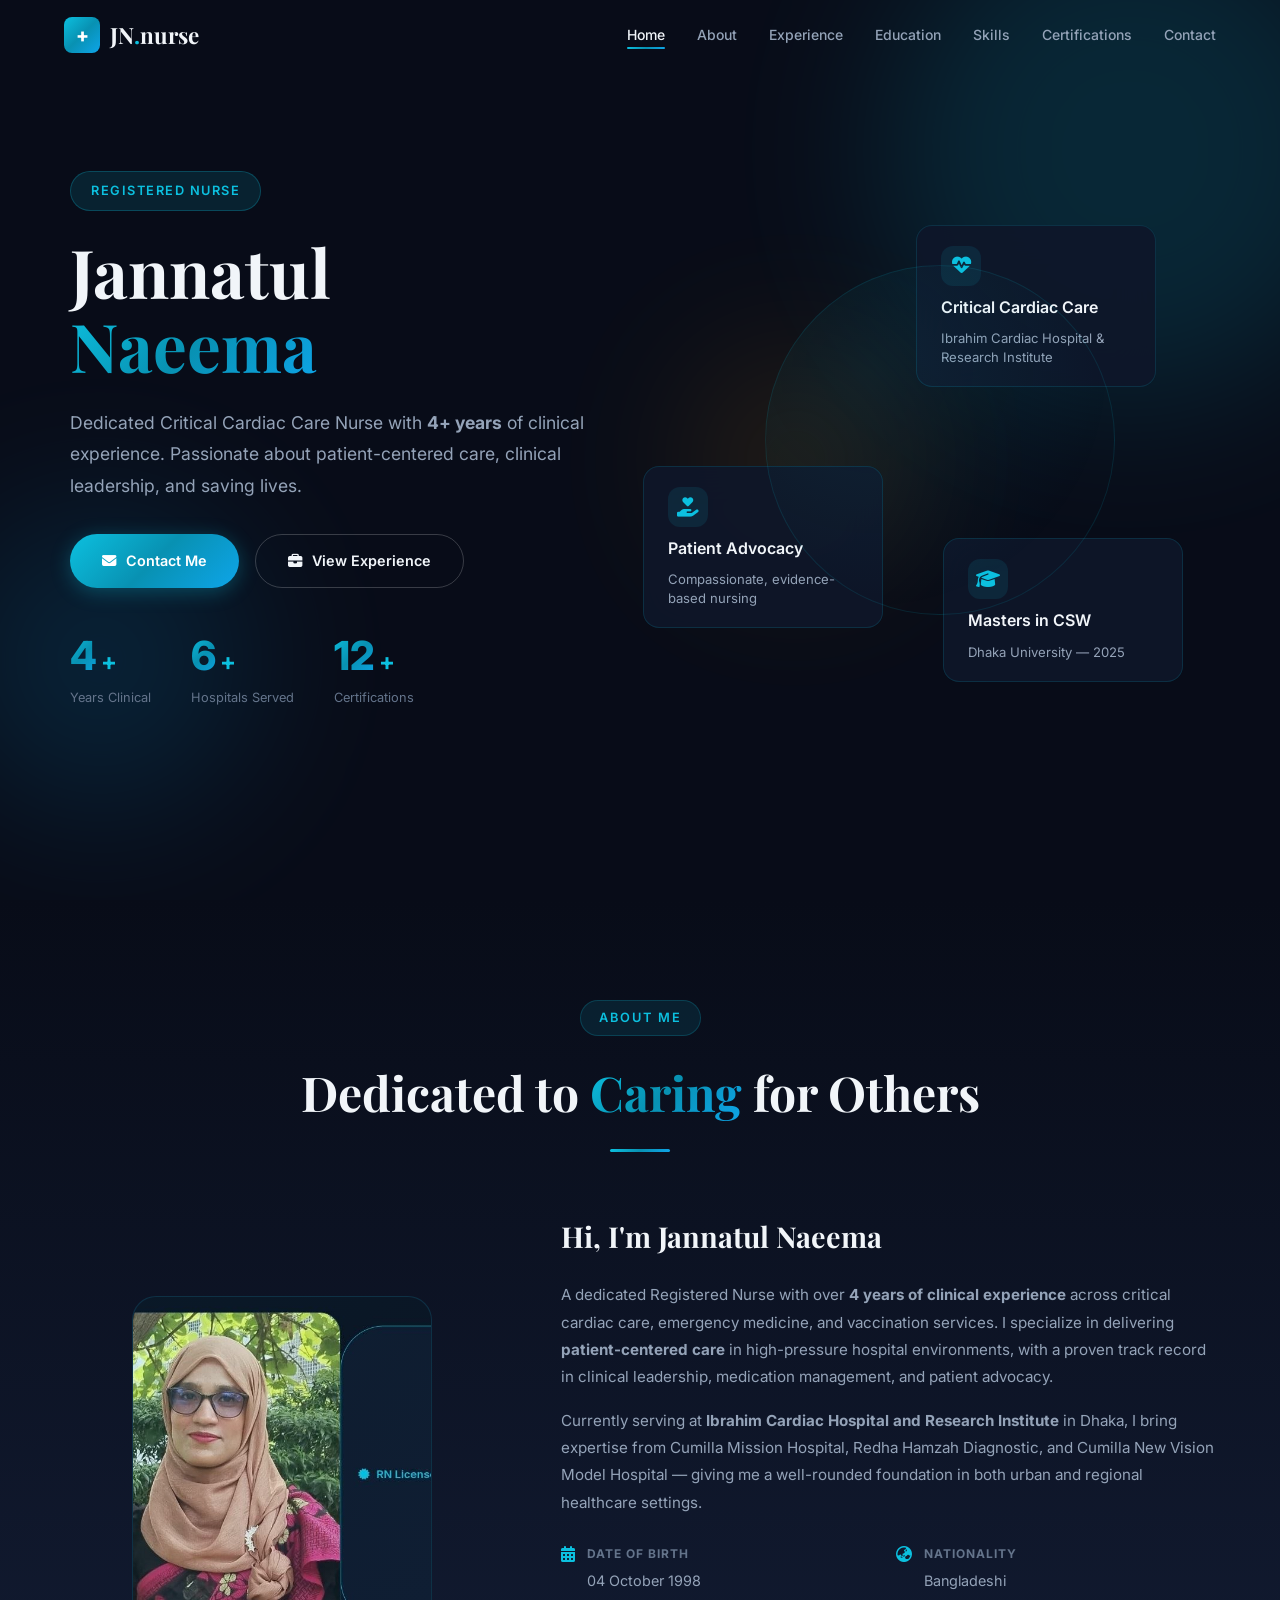
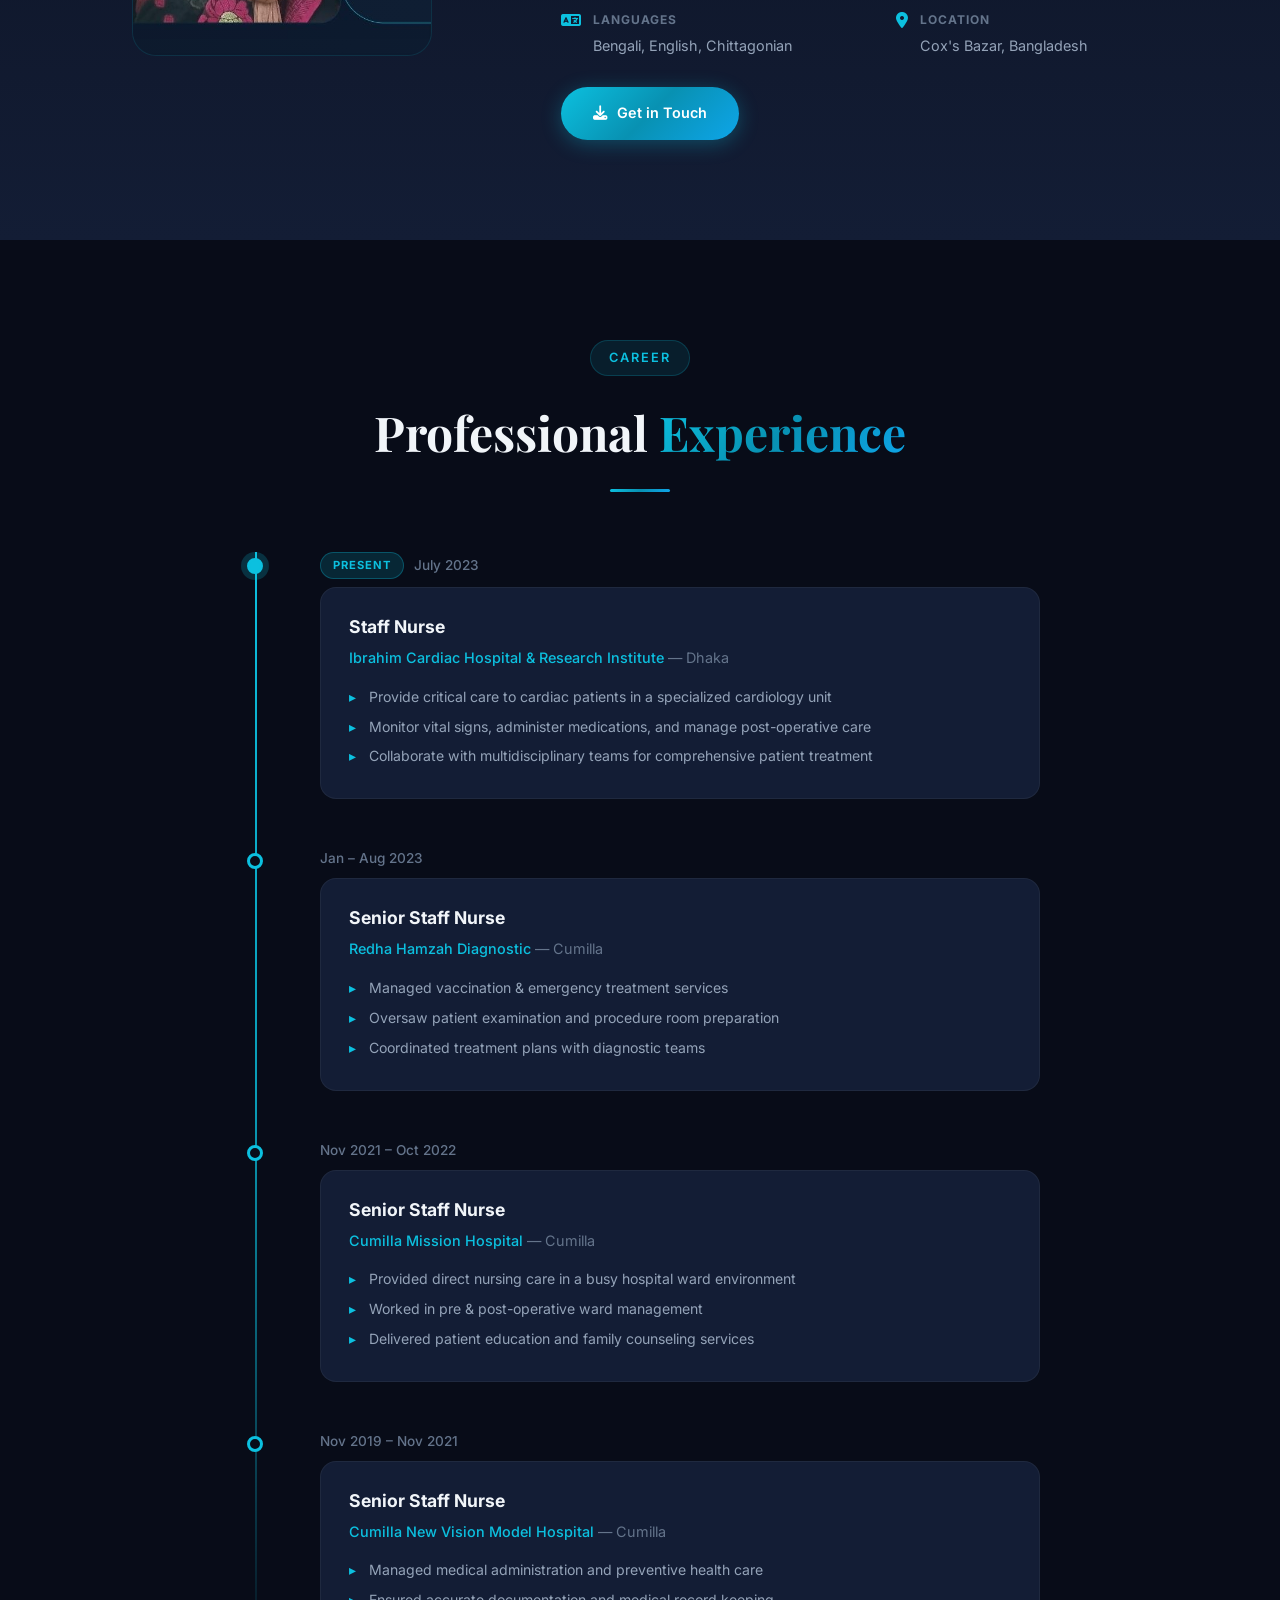
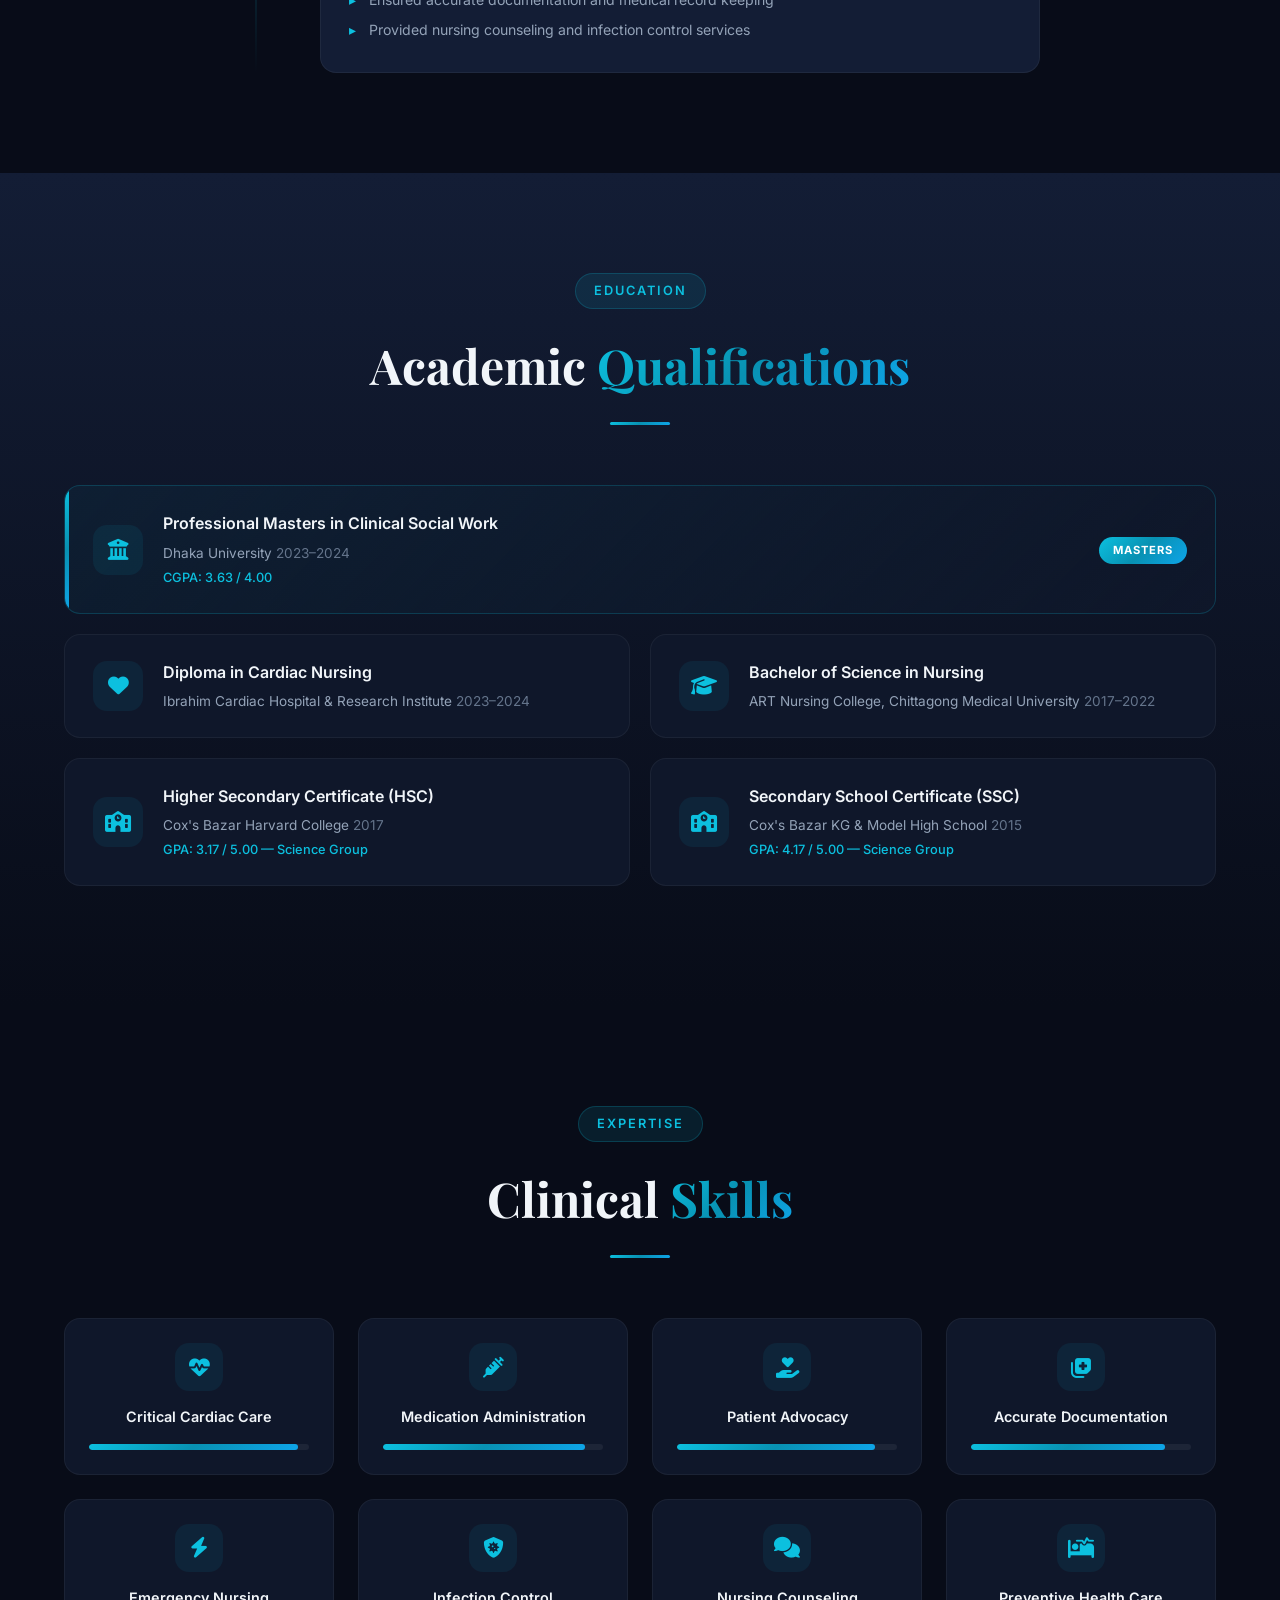
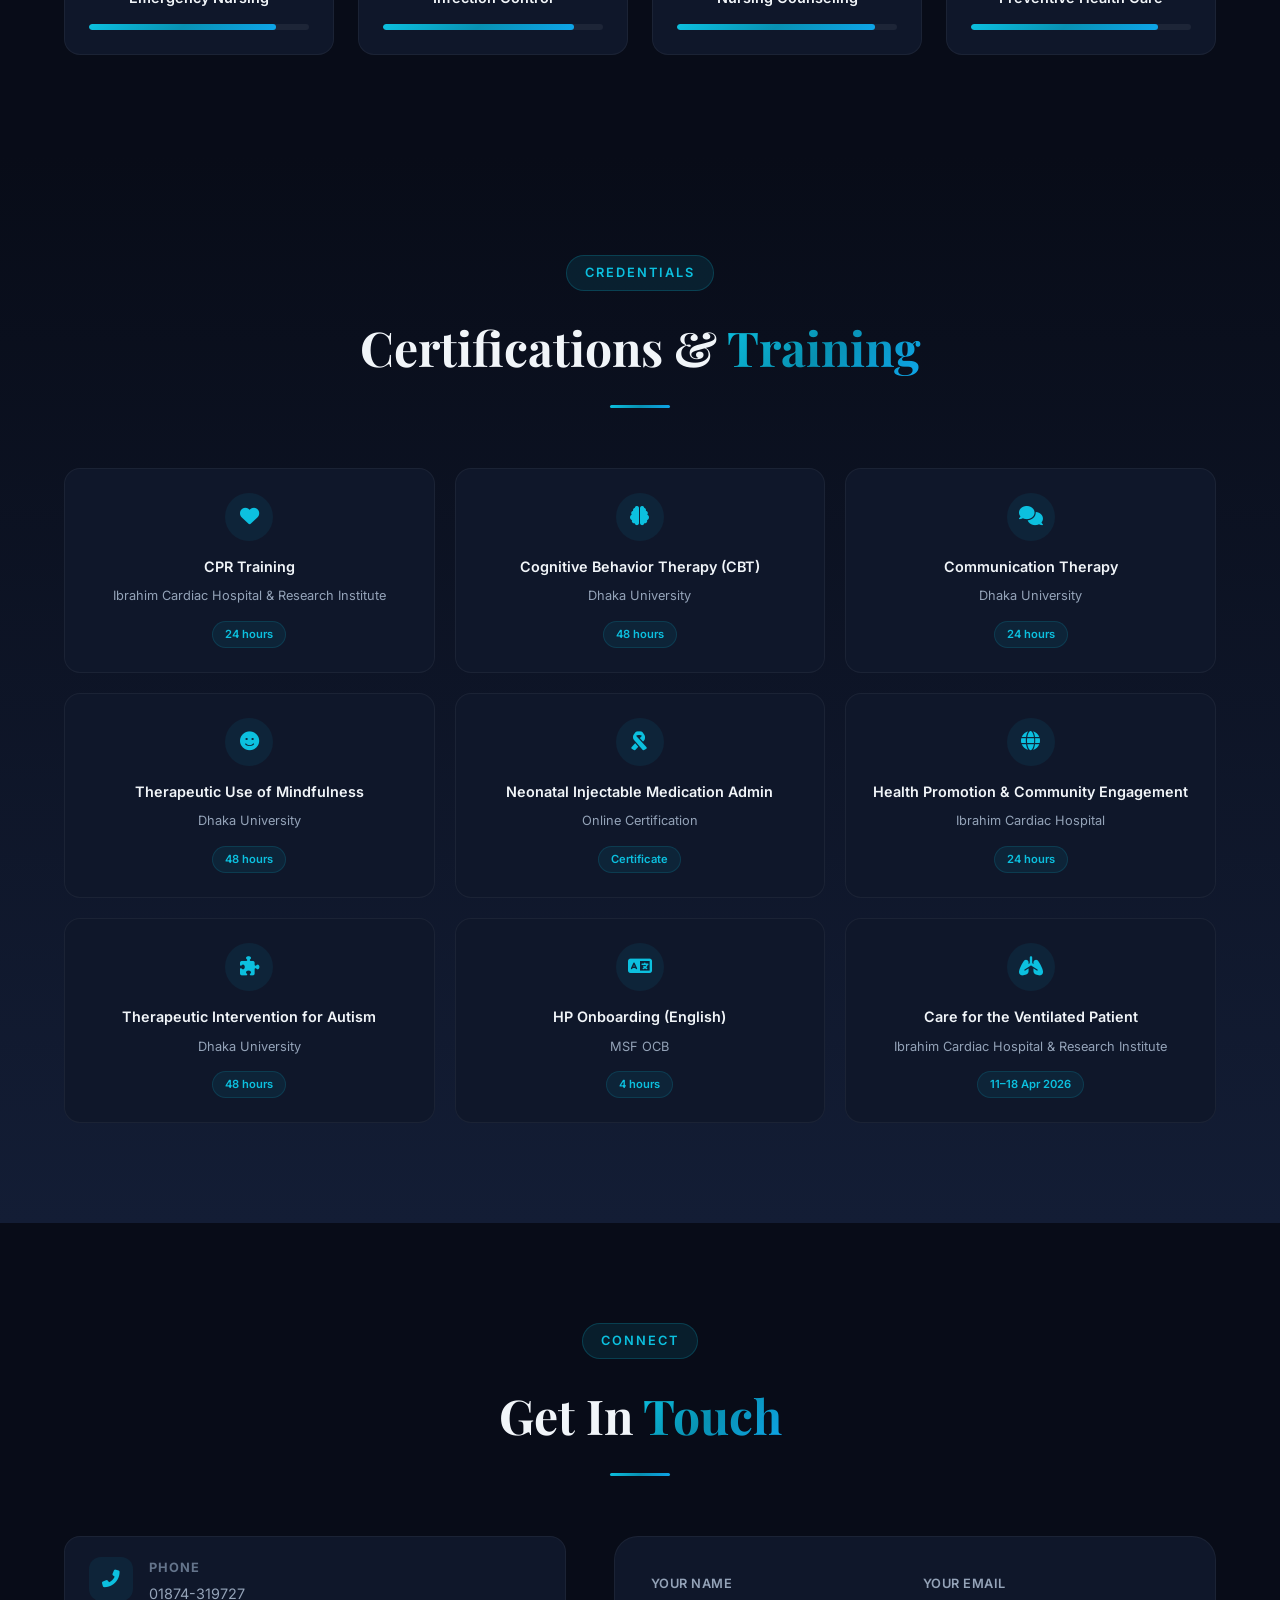
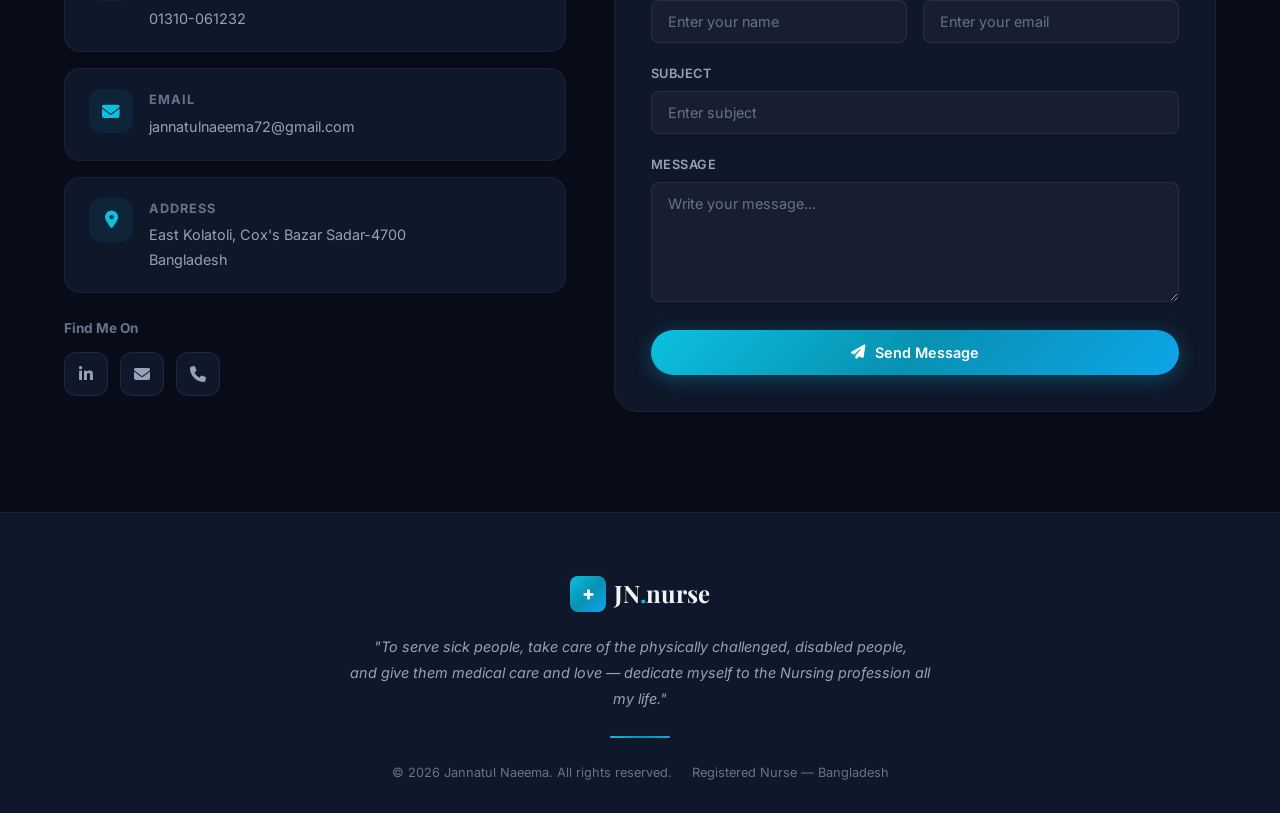
==== commit cb34332d: "Replace photo with RN license card, remove duplicate about-badge" ====
--- a/index.html
+++ b/index.html
@@ -3,7 +3,32 @@
 <head>
   <meta charset="UTF-8">
   <meta name="viewport" content="width=device-width, initial-scale=1.0">
-  <title>Jannatul Naeema | Registered Nurse</title>
+  <title>Jannatul Naeema | Registered Nurse — Cardiac Care Specialist | Bangladesh</title>
+  <meta name="description" content="Jannatul Naeema — Registered Nurse specializing in Critical Cardiac Care at Ibrahim Cardiac Hospital & Research Institute, Dhaka. 8+ certifications, BSN, dedicated nursing professional.">
+  <meta name="keywords" content="Jannatul Naeema, Registered Nurse, Cardiac Care, Ibrahim Cardiac Hospital, Dhaka, Bangladesh, Nursing Portfolio, Critical Care Nurse">
+  <meta name="robots" content="index, follow">
+  <meta name="google-site-verification" content="HeB06UQTvrPu6IrGKEabfVoNan0pBWjLmk8NaVtWB0g" />
+  <link rel="canonical" href="https://aliahasan399.github.io/jannatul-naeema-portfolio/">
+
+  <!-- Open Graph (Facebook, LinkedIn, WhatsApp) -->
+  <meta property="og:type" content="website">
+  <meta property="og:title" content="Jannatul Naeema | Registered Nurse — Cardiac Care Specialist">
+  <meta property="og:description" content="Registered Nurse specializing in Critical Cardiac Care at Ibrahim Cardiac Hospital & Research Institute, Dhaka.">
+  <meta property="og:url" content="https://aliahasan399.github.io/jannatul-naeema-portfolio/">
+  <meta property="og:image" content="https://aliahasan399.github.io/jannatul-naeema-portfolio/jannatul-naeema.jpg">
+  <meta property="og:image:width" content="1200">
+  <meta property="og:image:height" content="630">
+  <meta property="og:locale" content="en_US">
+
+  <!-- Twitter Card -->
+  <meta name="twitter:card" content="summary_large_image">
+  <meta name="twitter:title" content="Jannatul Naeema | Registered Nurse — Cardiac Care Specialist">
+  <meta name="twitter:description" content="Registered Nurse specializing in Critical Cardiac Care at Ibrahim Cardiac Hospital & Research Institute, Dhaka.">
+  <meta name="twitter:image" content="https://aliahasan399.github.io/jannatul-naeema-portfolio/jannatul-naeema.jpg">
+
+  <link rel="icon" href="data:image/svg+xml,<svg xmlns='http://www.w3.org/2000/svg' viewBox='0 0 100 100'><text y='.9em' font-size='90'>🏥</text></svg>">
+  <link rel="sitemap" type="application/xml" href="sitemap.xml">
+
   <link rel="stylesheet" href="style.css">
   <link rel="preconnect" href="https://fonts.googleapis.com">
   <link href="https://fonts.googleapis.com/css2?family=Inter:wght@300;400;500;600;700;800&family=Playfair+Display:wght@500;600;700&display=swap" rel="stylesheet">
@@ -117,10 +142,6 @@
           <div class="about-image-frame">
             <img src="jannatul-naeema.jpg" alt="Jannatul Naeema" class="about-photo">
           </div>
-          <div class="about-badge">
-            <i class="fas fa-certificate"></i>
-            <span>RN License #19000</span>
-          </div>
         </div>
         <div class="about-text">
           <h3>Hi, I'm Jannatul Naeema</h3>
@@ -456,24 +477,28 @@
           </div>
         </div>
         <div class="contact-form-wrapper">
-          <form class="contact-form" id="contactForm">
+          <form class="contact-form" id="contactForm" action="https://formsubmit.co/jannatulnaeema72@gmail.com" method="POST">
+            <input type="hidden" name="_captcha" value="false">
+            <input type="hidden" name="_template" value="table">
+            <input type="hidden" name="_autoresponse" value="Thank you for reaching out! I have received your message and will get back to you as soon as possible. — Jannatul Naeema">
+            <input type="text" name="_honey" style="display:none" autocomplete="off">
             <div class="form-row">
               <div class="form-group">
                 <label for="name">Your Name</label>
-                <input type="text" id="name" placeholder="Enter your name" required>
+                <input type="text" name="name" id="name" placeholder="Enter your name" required>
               </div>
               <div class="form-group">
                 <label for="email">Your Email</label>
-                <input type="email" id="email" placeholder="Enter your email" required>
+                <input type="email" name="email" id="email" placeholder="Enter your email" required>
               </div>
             </div>
             <div class="form-group">
               <label for="subject">Subject</label>
-              <input type="text" id="subject" placeholder="Enter subject">
+              <input type="text" name="subject" id="subject" placeholder="Enter subject">
             </div>
             <div class="form-group">
               <label for="message">Message</label>
-              <textarea id="message" rows="5" placeholder="Write your message..." required></textarea>
+              <textarea name="message" id="message" rows="5" placeholder="Write your message..." required></textarea>
             </div>
             <button type="submit" class="btn btn-primary btn-full">
               <i class="fas fa-paper-plane"></i> Send Message
--- a/style.css
+++ b/style.css
@@ -1462,54 +1462,387 @@
   }
 }
 
+/* ========== SMALL PHONES (≤480px) — COMPLETE MOBILE REWORK ========== */
 @media (max-width: 480px) {
   .container {
     padding: 0 16px;
   }
 
+  section {
+    padding: 50px 0;
+  }
+
+  .section-header {
+    margin-bottom: 36px;
+  }
+
+  .section-title {
+    font-size: 1.6rem;
+  }
+
+  /* --- HERO on phone: stack cards vertically instead of floating --- */
+  .hero {
+    min-height: auto;
+    padding-top: 70px;
+  }
+
+  .hero-visual {
+    position: static;
+    min-height: auto;
+    display: flex;
+    flex-direction: column;
+    align-items: stretch;
+    gap: 10px;
+    padding: 10px 0 0;
+  }
+
+  .hero-circle {
+    display: none;
+  }
+
   .hero-card {
-    width: 150px;
-    padding: 10px 14px;
-  }
-
-  .hero-card h3 { font-size: 0.75rem; }
-  .hero-card p { font-size: 0.7rem; }
-  .card-icon { width: 30px; height: 30px; font-size: 0.9rem; }
-
-  .hero-circle { width: 160px; height: 160px; }
+    position: static;
+    width: 100%;
+    max-width: 320px;
+    margin: 0 auto;
+    padding: 14px 18px;
+    animation: fadeInUp 0.5s ease both;
+  }
+
+  .hero-card.card-2,
+  .hero-card.card-3 {
+    position: static;
+    margin: 0 auto;
+  }
+
+  .hero-card-inner {
+    flex-direction: row;
+    align-items: center;
+    gap: 14px;
+  }
+
+  .card-icon {
+    width: 36px;
+    height: 36px;
+    font-size: 1rem;
+    flex-shrink: 0;
+  }
+
+  .hero-card h3 {
+    font-size: 0.85rem;
+    margin-bottom: 2px;
+  }
+
+  .hero-card p {
+    font-size: 0.75rem;
+  }
+
+  .hero-title {
+    font-size: 2rem;
+  }
+
+  .hero-subtitle {
+    font-size: 0.95rem;
+  }
 
   .hero-cta {
     flex-direction: column;
     align-items: stretch;
+    gap: 10px;
+    margin-bottom: 30px;
   }
 
   .btn {
     justify-content: center;
-  }
-
-  .skills-grid {
+    padding: 12px 24px;
+    font-size: 0.85rem;
+  }
+
+  .hero-stats {
+    gap: 12px;
+    justify-content: space-around;
+  }
+
+  .stat-item {
+    text-align: center;
+    flex: 1;
+    min-width: 0;
+  }
+
+  .stat-number {
+    font-size: 1.6rem;
+  }
+
+  .stat-plus {
+    font-size: 1rem;
+  }
+
+  .stat-label {
+    font-size: 0.65rem;
+    white-space: normal;
+    word-break: break-word;
+  }
+
+  /* --- About --- */
+  .about-grid {
+    gap: 24px;
+  }
+
+  .about-image-frame {
+    width: 100%;
+    max-width: 260px;
+    height: 300px;
+    margin: 0 auto;
+  }
+
+  .about-text h3 {
+    font-size: 1.4rem;
+  }
+
+  .about-text p {
+    font-size: 0.88rem;
+  }
+
+  .about-details {
     grid-template-columns: 1fr;
-  }
-
-  .cert-grid {
-    grid-template-columns: 1fr;
-  }
-
-  .contact-form-wrapper {
-    padding: 24px;
-  }
-
+    gap: 12px;
+    text-align: left;
+  }
+
+  .about-badge {
+    position: static;
+    transform: none;
+    margin: 12px auto 0;
+    font-size: 0.7rem;
+    padding: 8px 16px;
+  }
+
+  /* --- Education --- */
   .edu-card {
     flex-direction: column;
     text-align: center;
-    padding: 20px;
+    padding: 18px;
+    gap: 12px;
   }
 
   .edu-badge {
     align-self: center;
   }
 
+  .edu-icon {
+    min-width: 42px;
+    height: 42px;
+    font-size: 1.1rem;
+  }
+
+  .edu-info h3 {
+    font-size: 0.9rem;
+  }
+
+  .edu-school {
+    font-size: 0.8rem;
+  }
+
+  .edu-row {
+    gap: 14px;
+  }
+
+  /* --- Skills --- */
+  .skills-grid {
+    grid-template-columns: 1fr 1fr;
+    gap: 12px;
+  }
+
+  .skill-item {
+    padding: 16px 12px;
+  }
+
+  .skill-icon {
+    width: 38px;
+    height: 38px;
+    font-size: 1rem;
+    margin-bottom: 10px;
+  }
+
+  .skill-item h4 {
+    font-size: 0.78rem;
+  }
+
+  .skill-bar {
+    height: 5px;
+  }
+
+  /* --- Certifications --- */
+  .cert-grid {
+    grid-template-columns: 1fr 1fr;
+    gap: 12px;
+  }
+
+  .cert-card {
+    padding: 16px 12px;
+  }
+
+  .cert-icon {
+    width: 38px;
+    height: 38px;
+    font-size: 1rem;
+  }
+
+  .cert-card h4 {
+    font-size: 0.78rem;
+  }
+
+  .cert-card p {
+    font-size: 0.7rem;
+    margin-bottom: 8px;
+  }
+
+  .cert-badge {
+    font-size: 0.6rem;
+    padding: 2px 10px;
+  }
+
+  /* --- Contact --- */
+  .contact-grid {
+    gap: 24px;
+  }
+
+  .contact-form-wrapper {
+    padding: 20px;
+  }
+
+  .contact-card {
+    padding: 14px 18px;
+  }
+
+  .contact-card i {
+    width: 36px;
+    height: 36px;
+    font-size: 0.9rem;
+  }
+
+  .contact-card a,
+  .contact-card p {
+    font-size: 0.82rem;
+  }
+
+  .contact-form .form-row {
+    grid-template-columns: 1fr;
+    gap: 0;
+  }
+
+  .form-group {
+    margin-bottom: 14px;
+  }
+
+  .form-group input,
+  .form-group textarea {
+    padding: 10px 14px;
+    font-size: 0.85rem;
+  }
+
+  /* --- Timeline --- */
+  .timeline {
+    padding-left: 20px;
+  }
+
+  .timeline-item {
+    padding-left: 20px;
+    margin-bottom: 28px;
+  }
+
+  .timeline-dot {
+    left: -22px;
+    width: 12px;
+    height: 12px;
+  }
+
   .timeline-content {
-    padding: 18px;
-  }
-}
+    padding: 14px 16px;
+  }
+
+  .timeline-content h3 {
+    font-size: 0.95rem;
+  }
+
+  .timeline-content h4 {
+    font-size: 0.82rem;
+  }
+
+  .timeline-content ul li {
+    font-size: 0.8rem;
+  }
+
+  .timeline-date span:not(.date-badge) {
+    font-size: 0.78rem;
+  }
+
+  /* --- Footer --- */
+  .footer {
+    padding: 40px 0 24px;
+  }
+
+  .footer-text {
+    font-size: 0.82rem;
+  }
+
+  .footer-text br {
+    display: none;
+  }
+
+  .footer-bottom {
+    flex-direction: column;
+    gap: 4px;
+  }
+
+  /* --- Back to top --- */
+  .back-to-top {
+    width: 40px;
+    height: 40px;
+    bottom: 20px;
+    right: 20px;
+    font-size: 0.9rem;
+  }
+}
+
+/* ========== VERY SMALL PHONES (≤360px) ========== */
+@media (max-width: 360px) {
+  .container {
+    padding: 0 12px;
+  }
+
+  .hero-title {
+    font-size: 1.6rem;
+  }
+
+  .hero-stats {
+    flex-wrap: wrap;
+    gap: 8px;
+  }
+
+  .stat-item {
+    flex: 1 1 30%;
+    min-width: 80px;
+  }
+
+  .stat-number {
+    font-size: 1.3rem;
+  }
+
+  .skills-grid {
+    grid-template-columns: 1fr;
+  }
+
+  .cert-grid {
+    grid-template-columns: 1fr;
+  }
+
+  .about-image-frame {
+    max-width: 220px;
+    height: 260px;
+  }
+
+  .nav-menu {
+    width: 85%;
+  }
+}
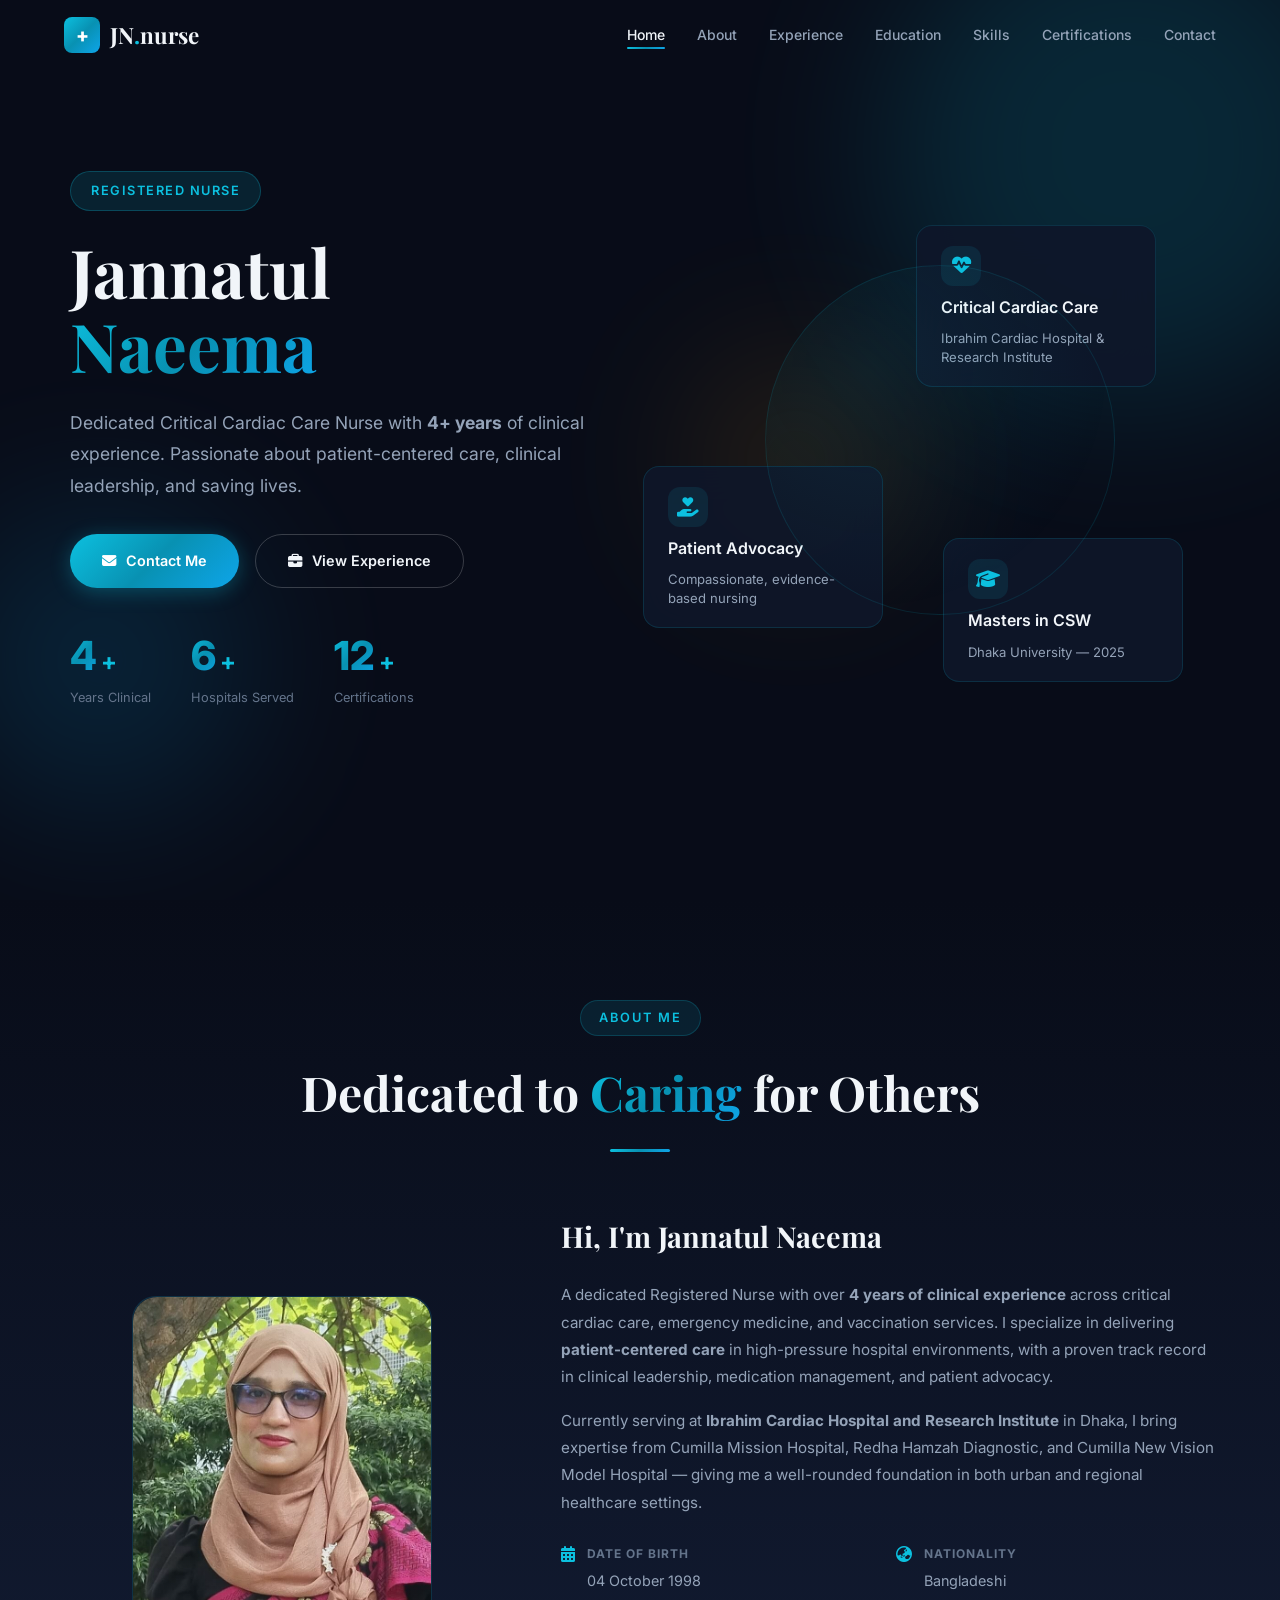
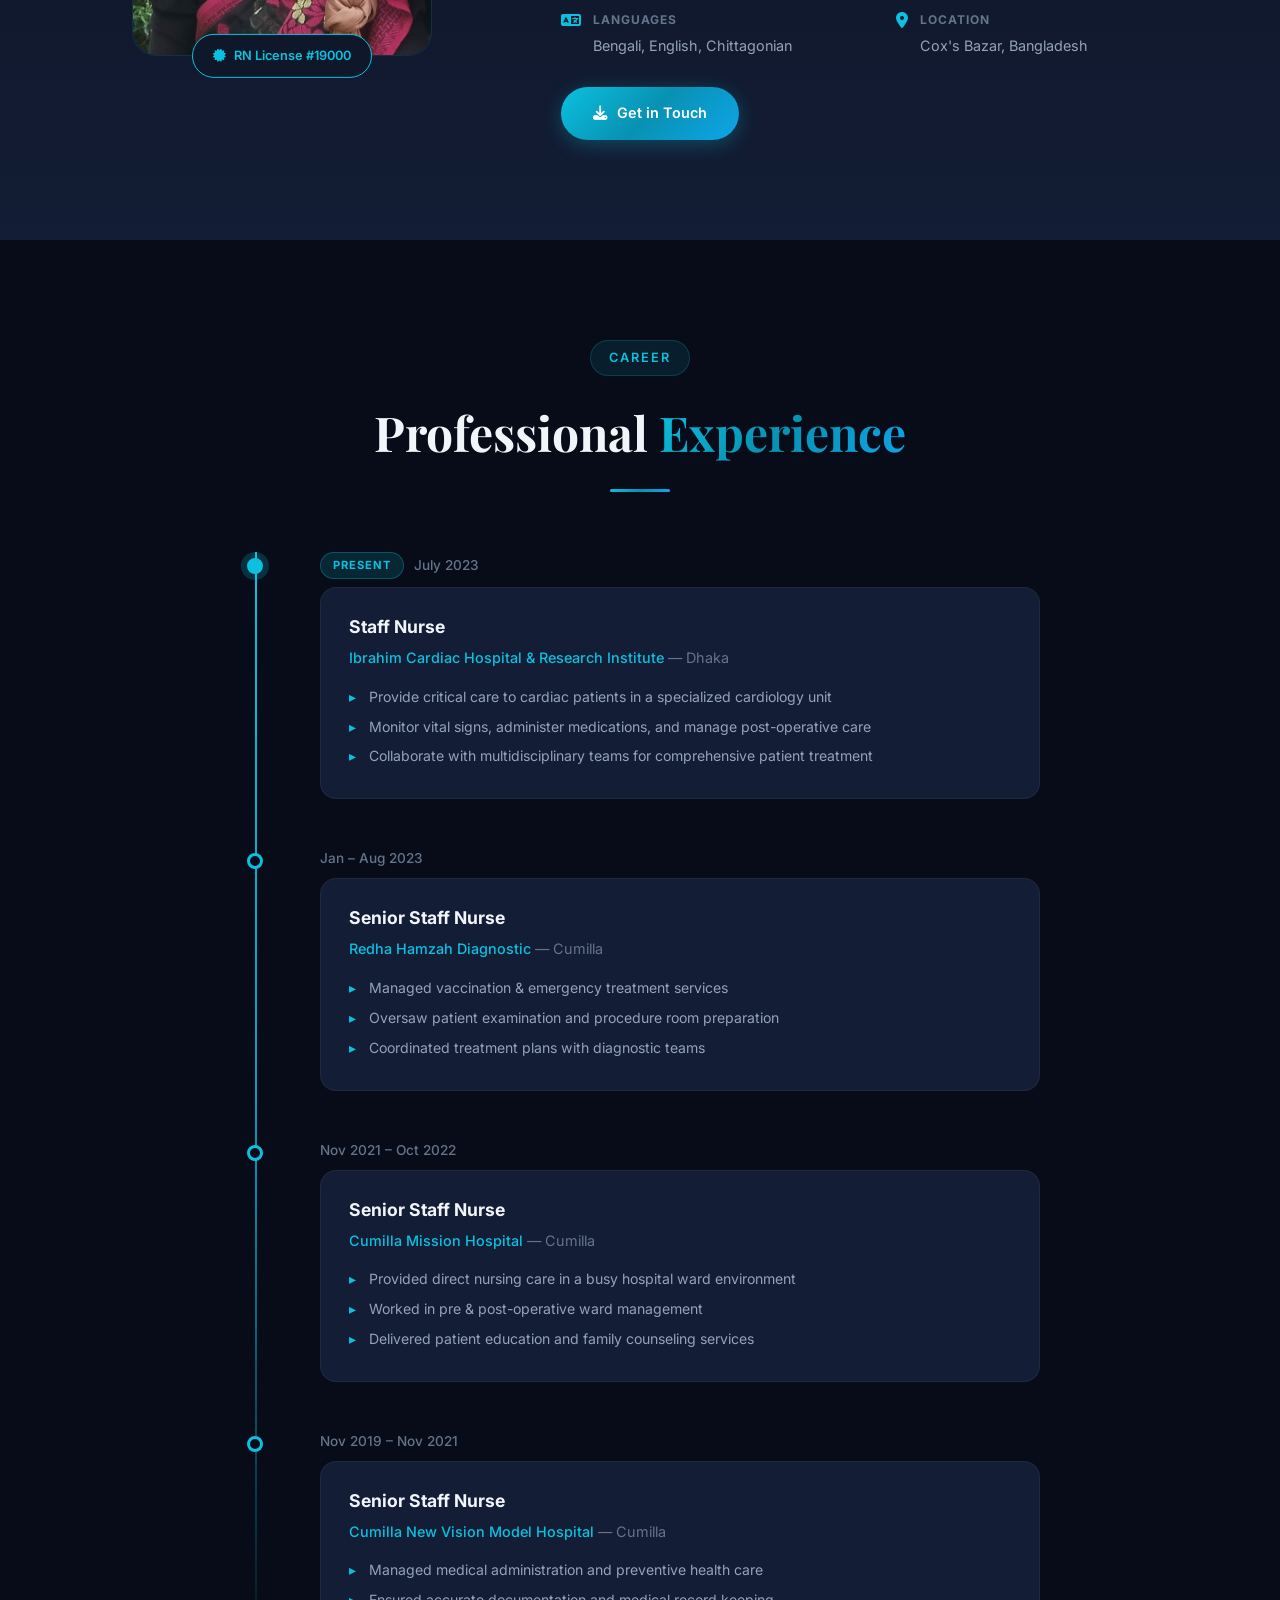
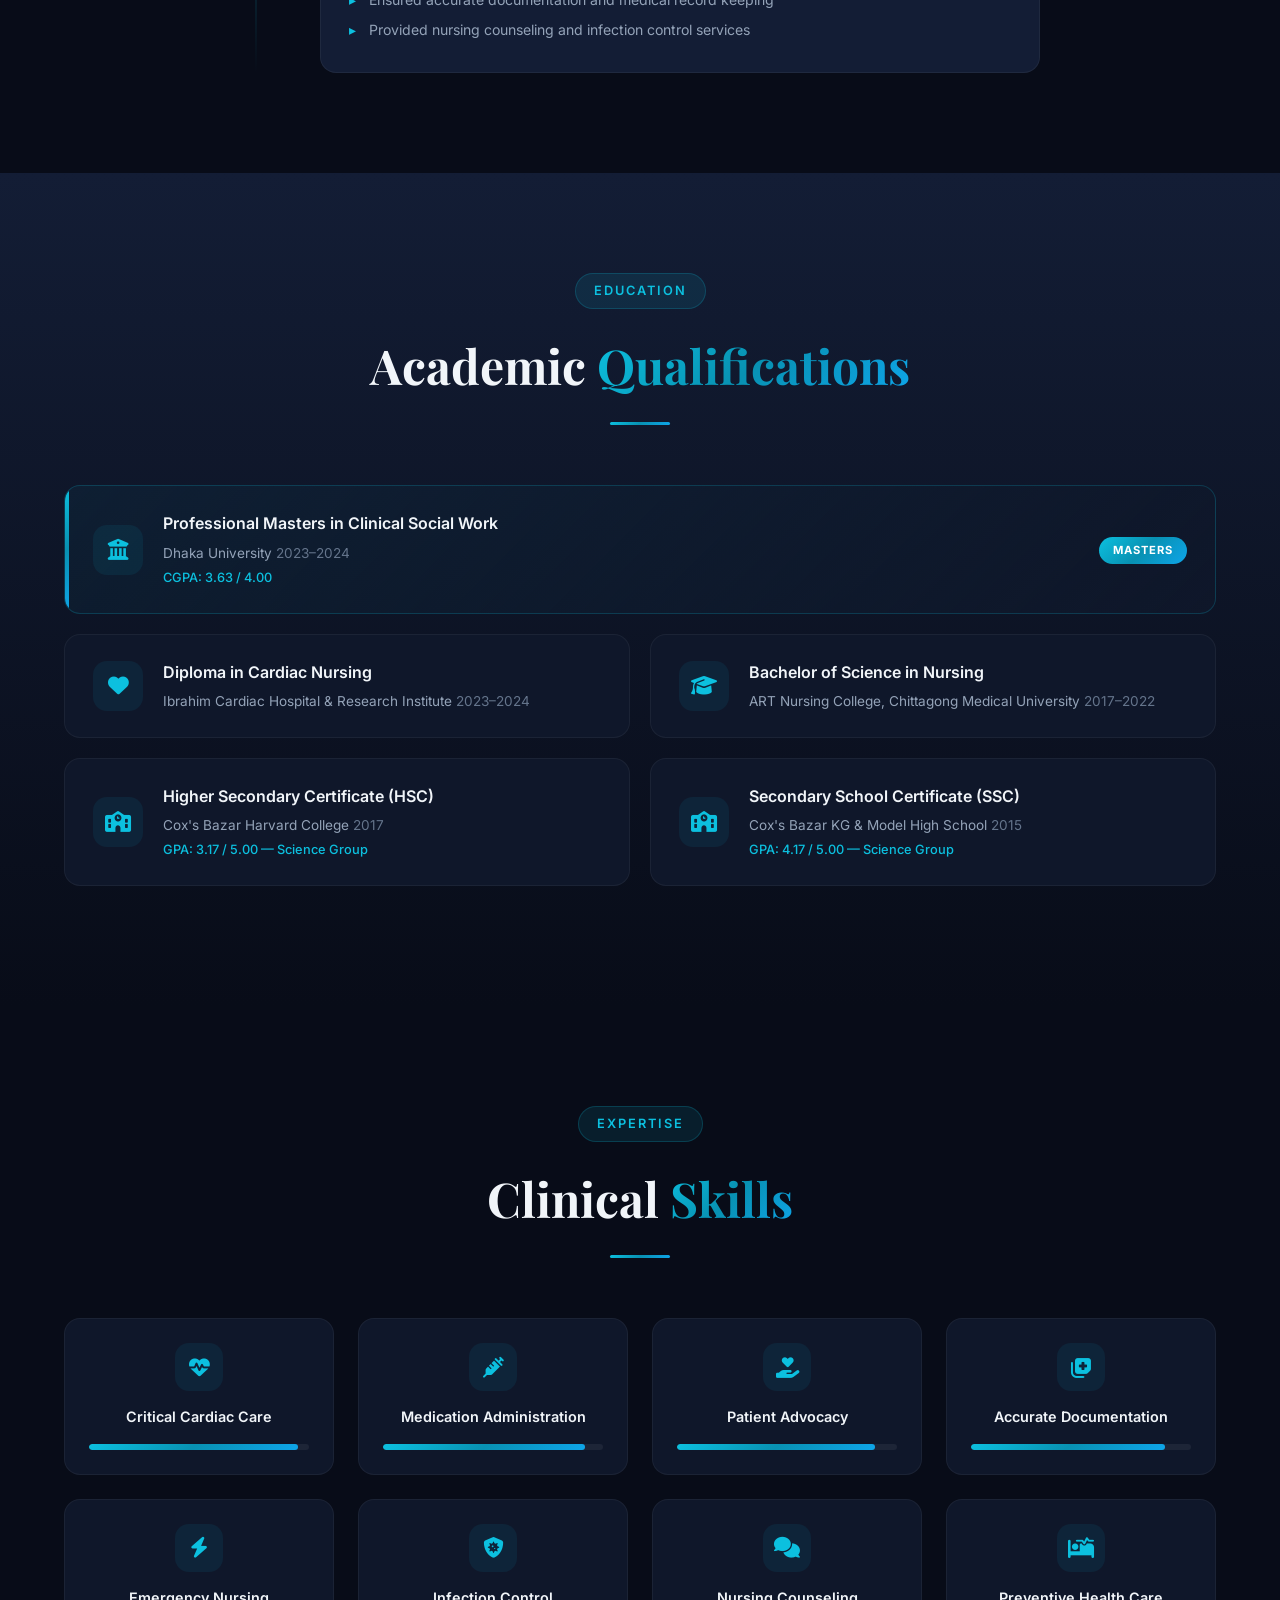
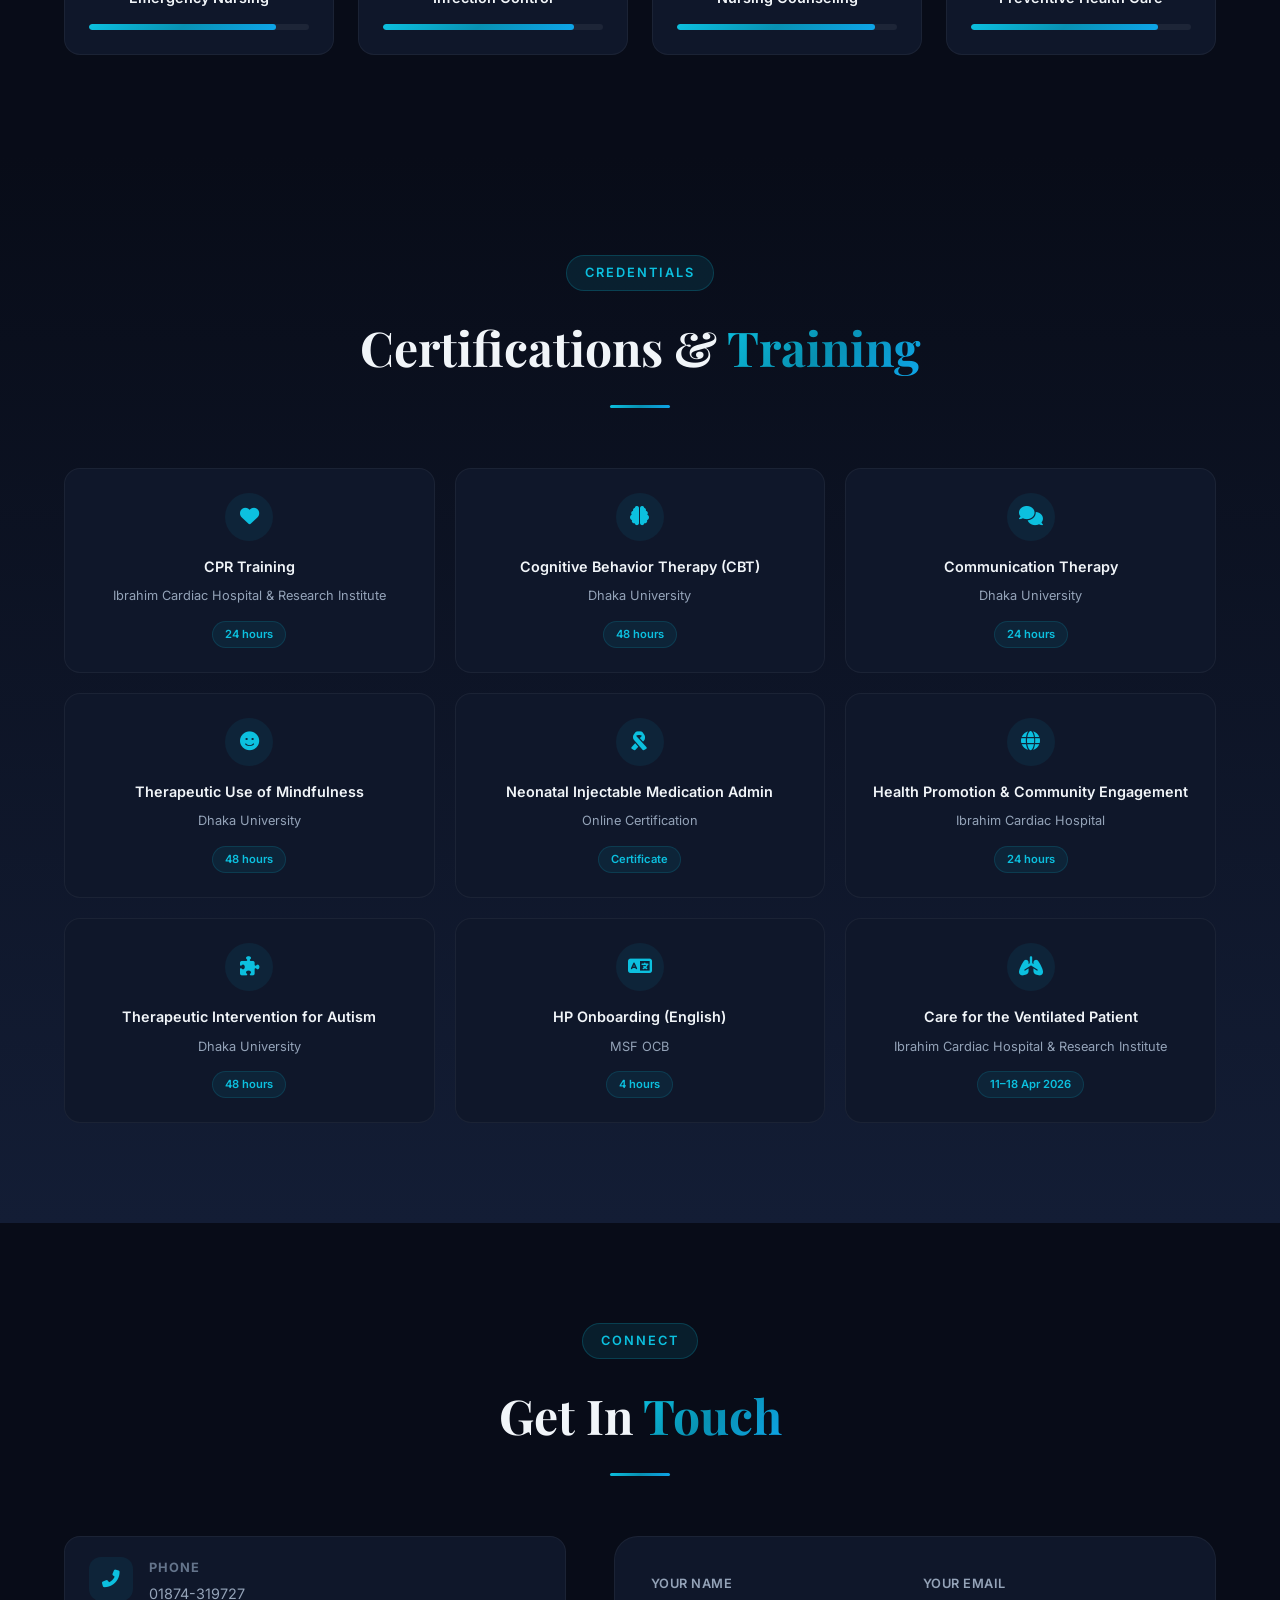
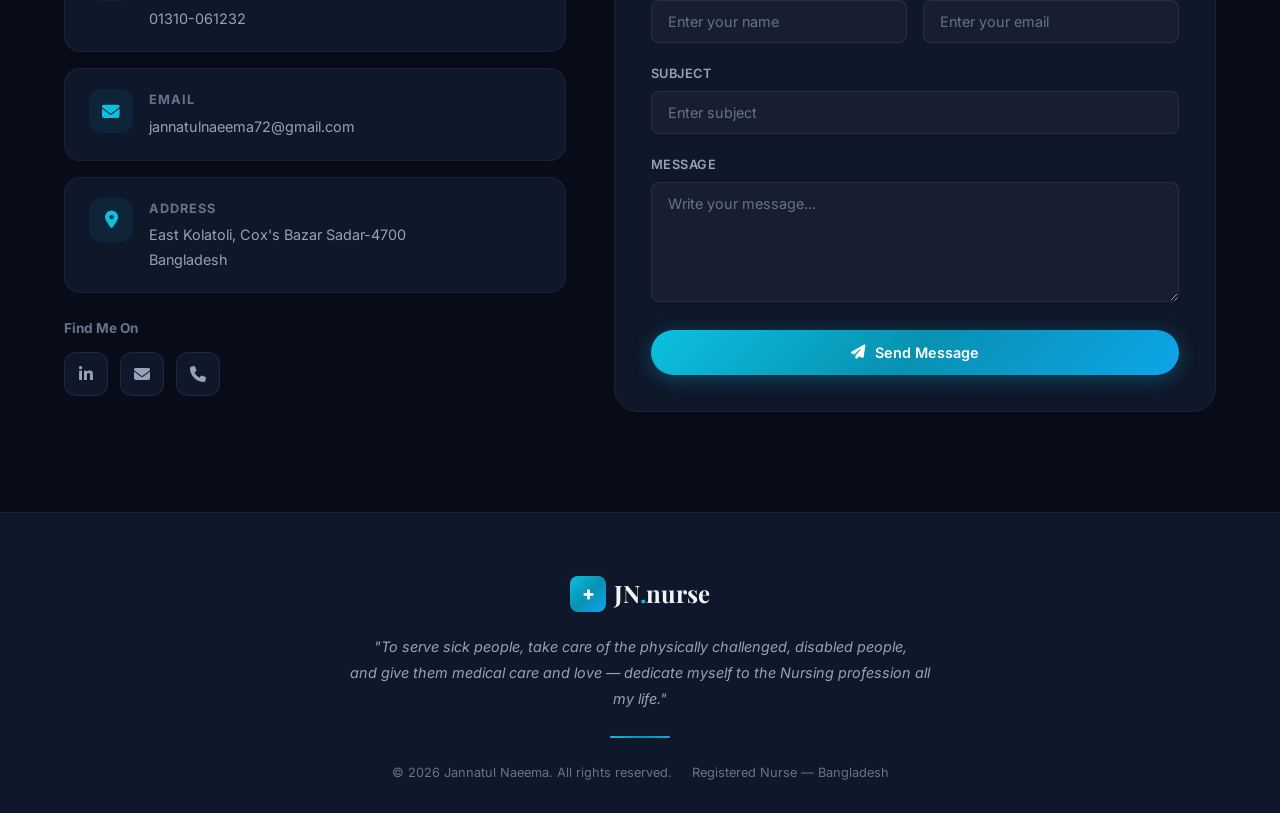
==== commit c13e1c34: "Revert photo and badge changes — only keep mobile CSS fixes" ====
--- a/index.html
+++ b/index.html
@@ -142,6 +142,10 @@
           <div class="about-image-frame">
             <img src="jannatul-naeema.jpg" alt="Jannatul Naeema" class="about-photo">
           </div>
+          <div class="about-badge">
+            <i class="fas fa-certificate"></i>
+            <span>RN License #19000</span>
+          </div>
         </div>
         <div class="about-text">
           <h3>Hi, I'm Jannatul Naeema</h3>
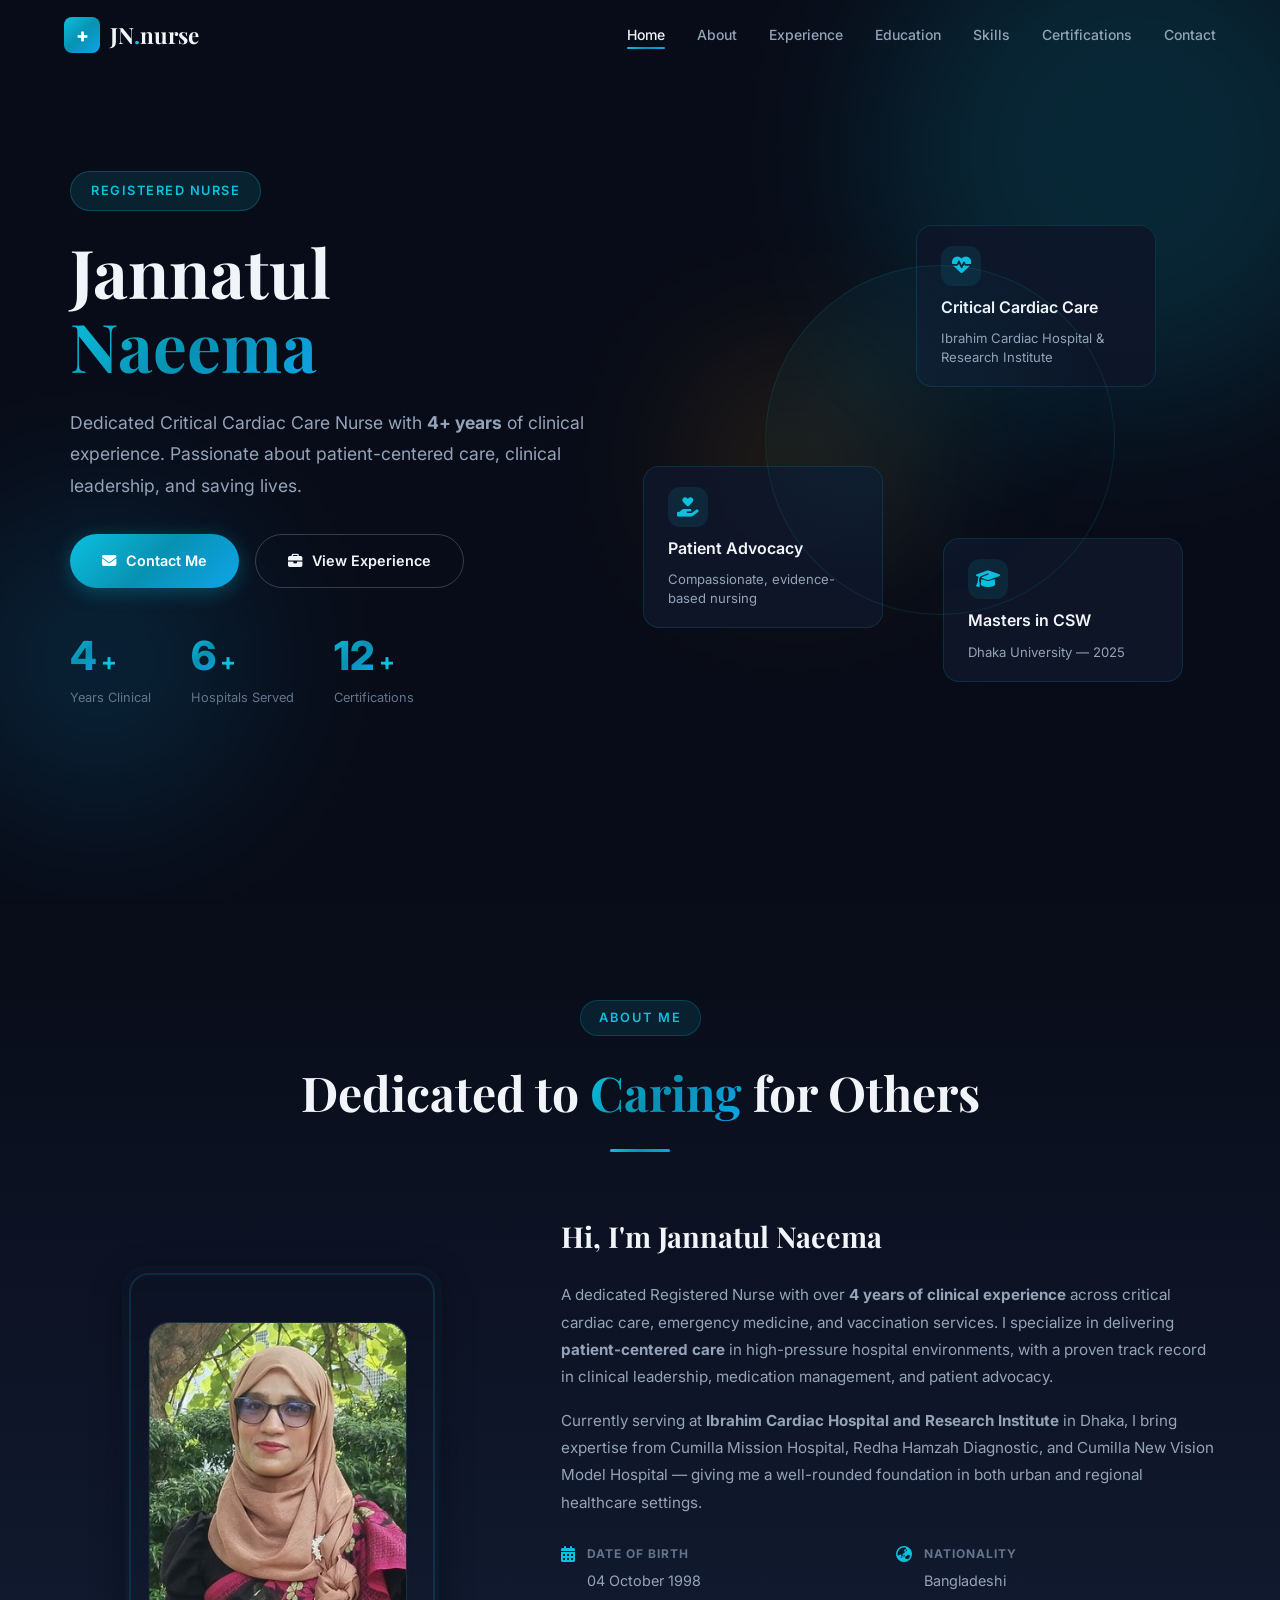
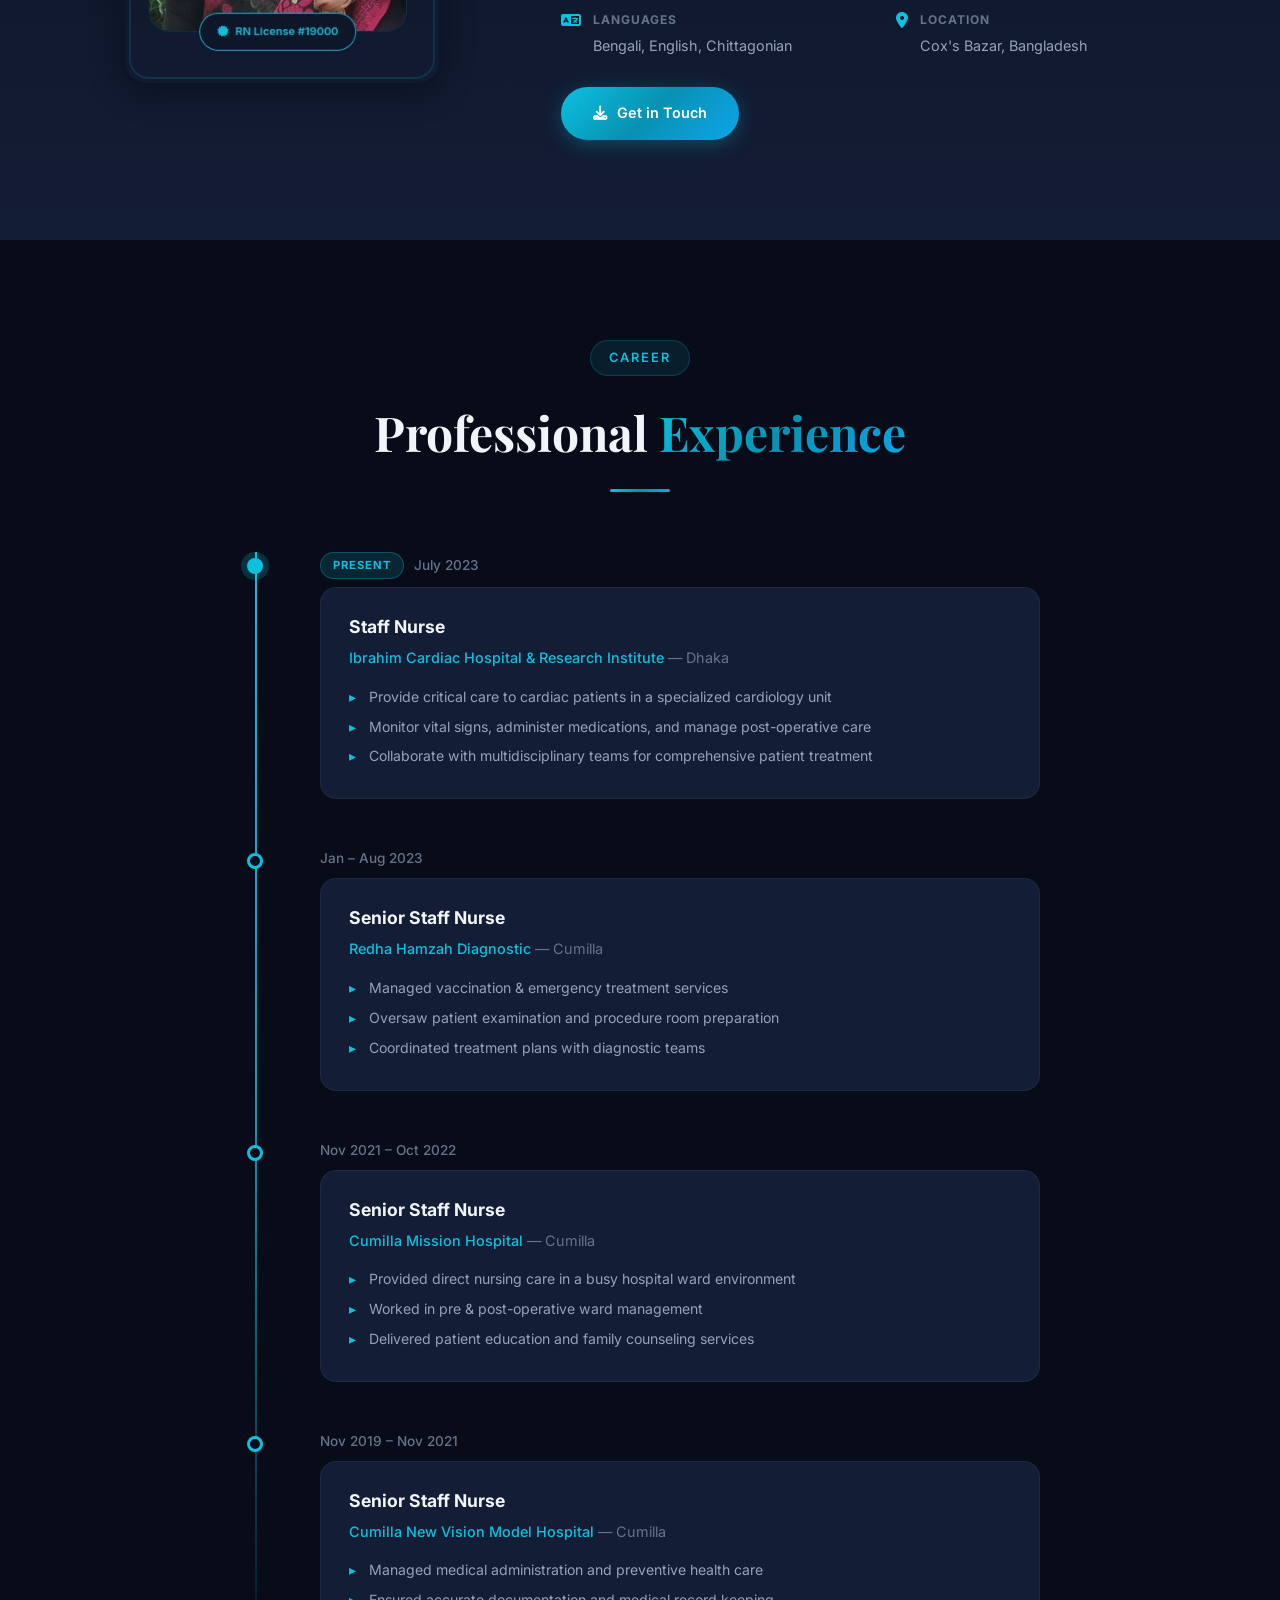
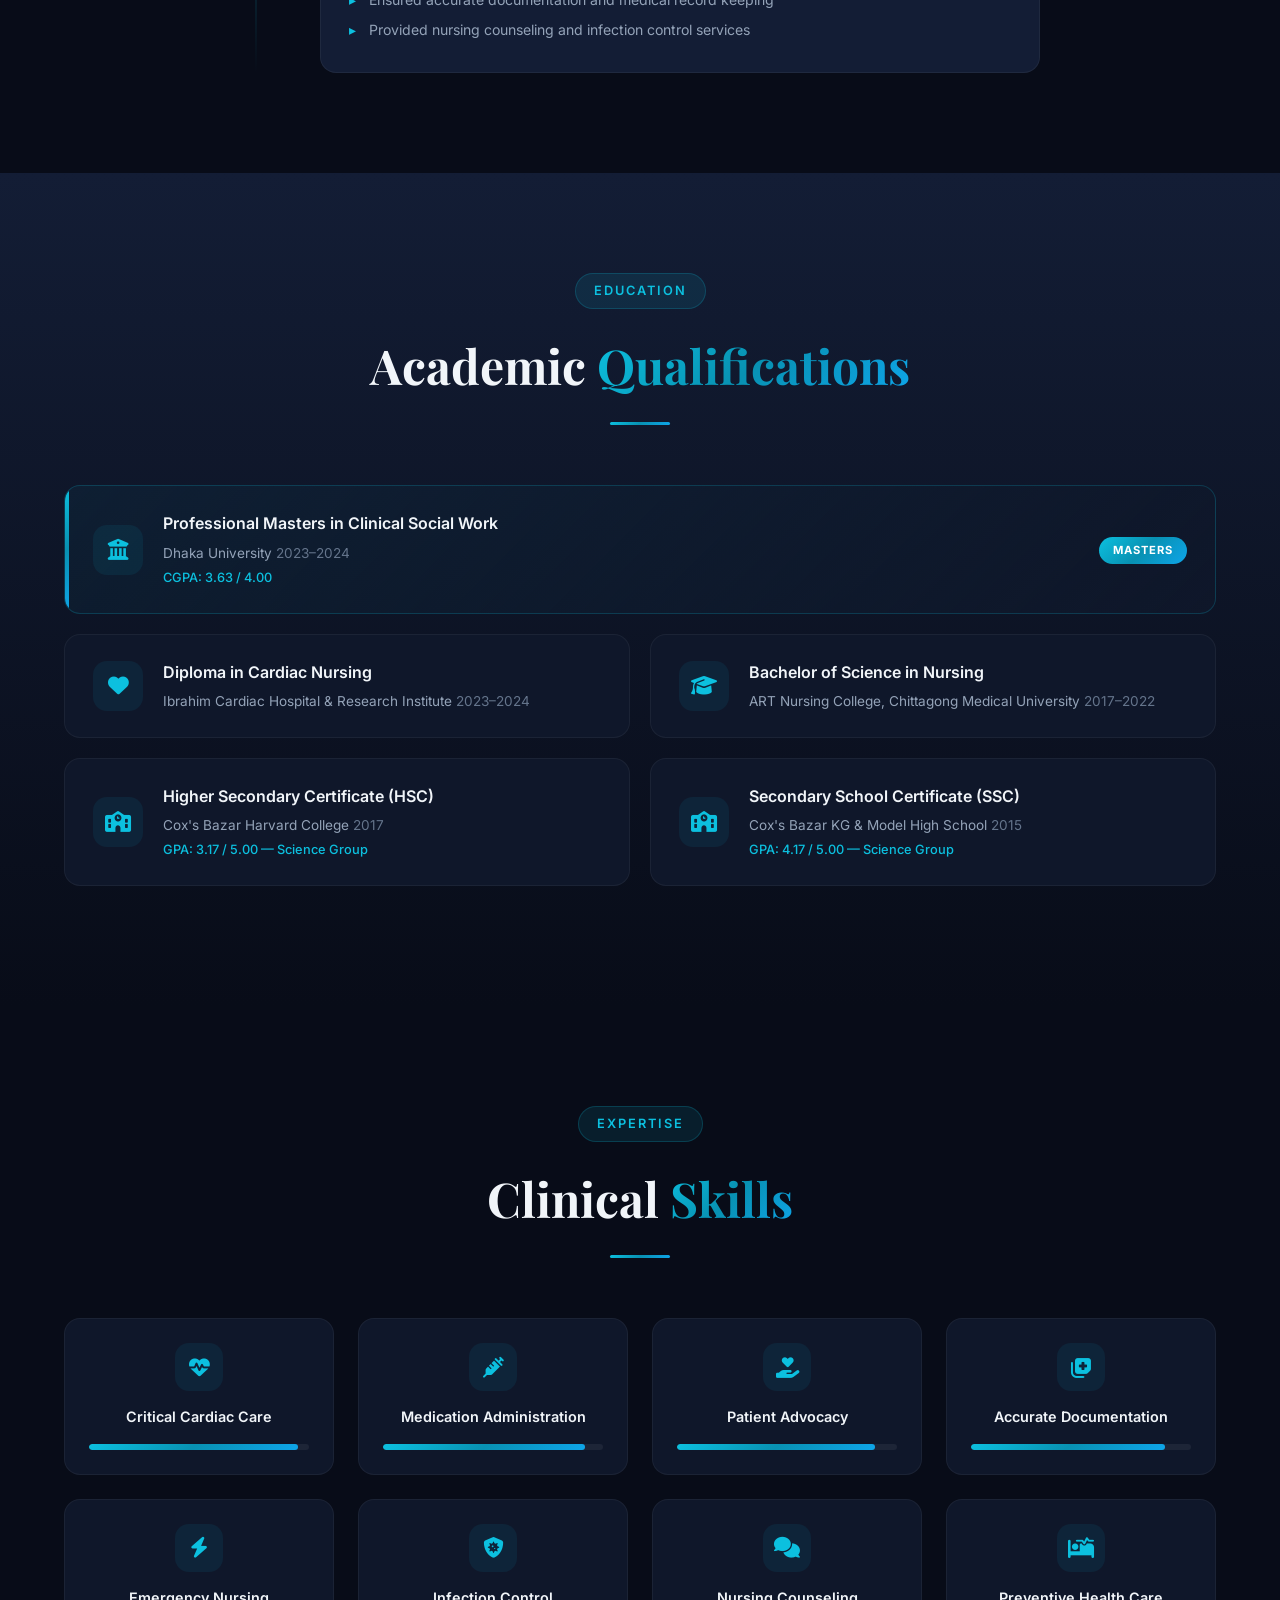
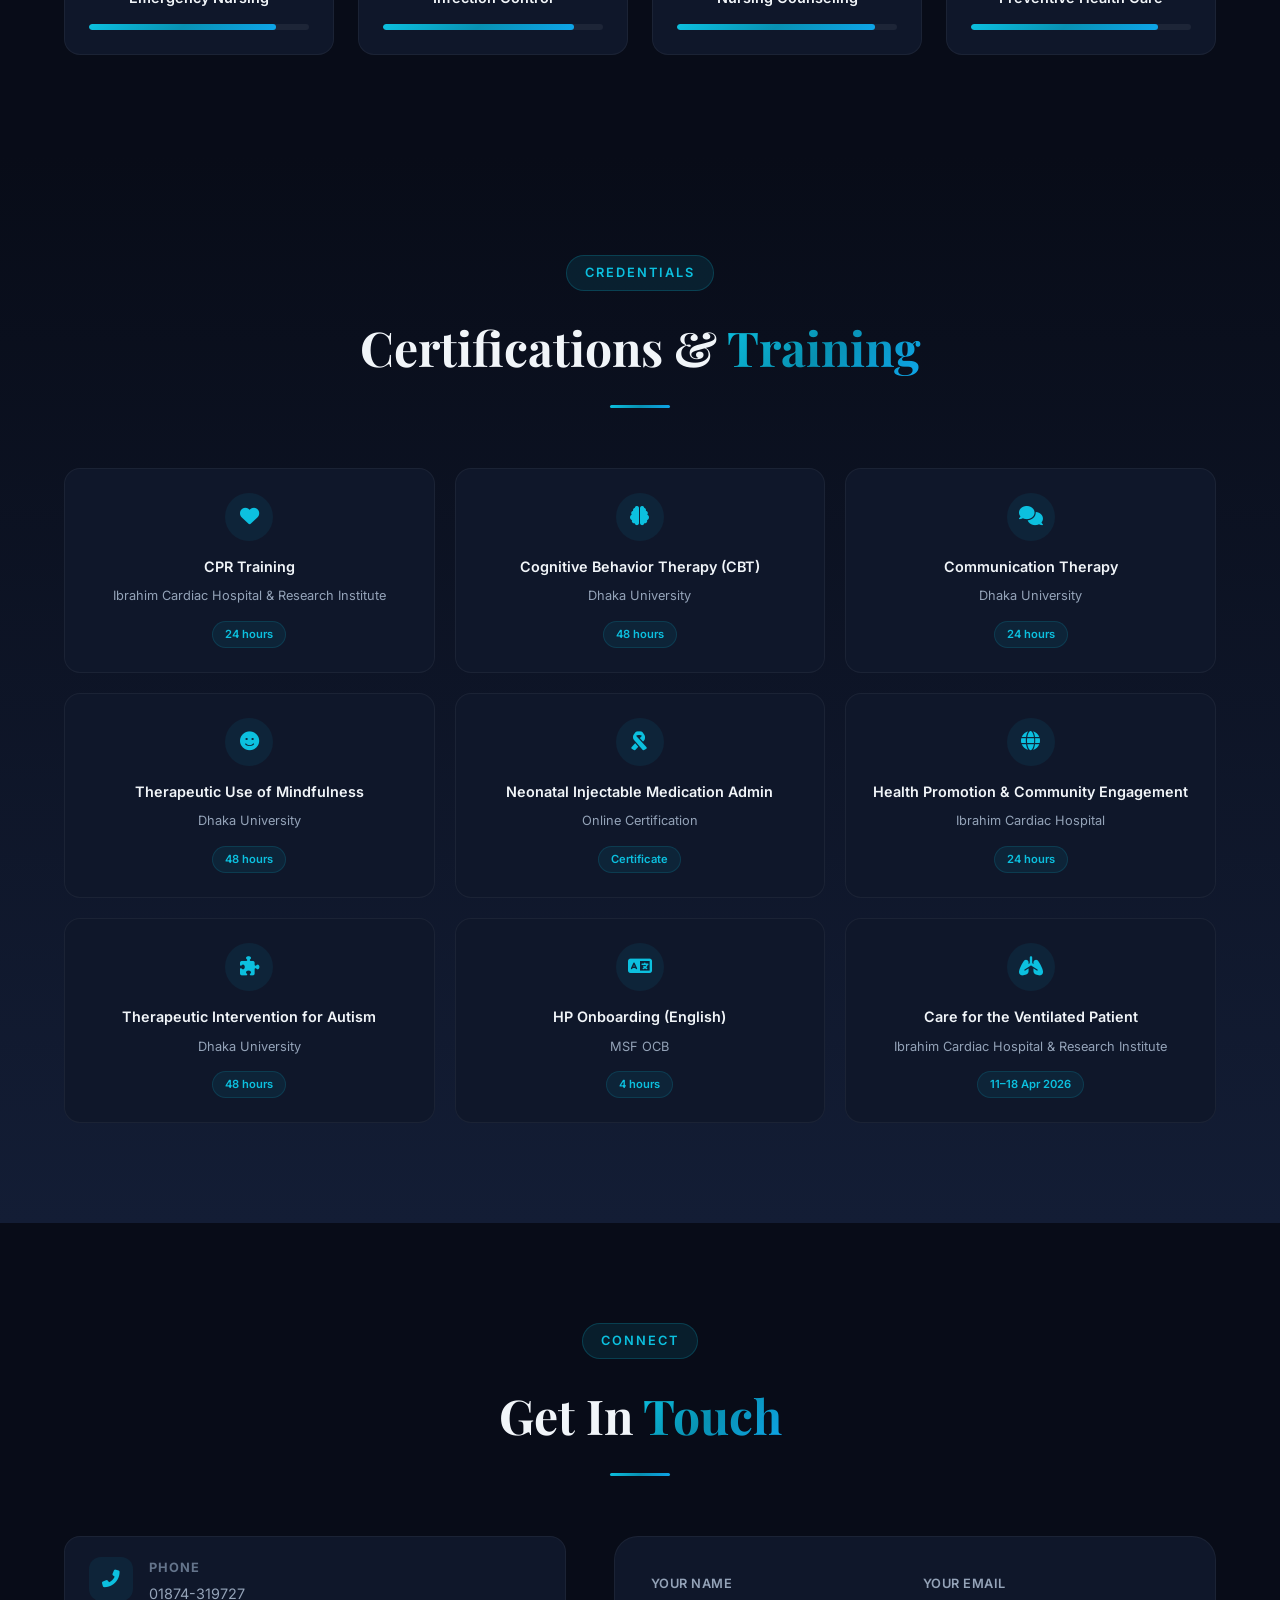
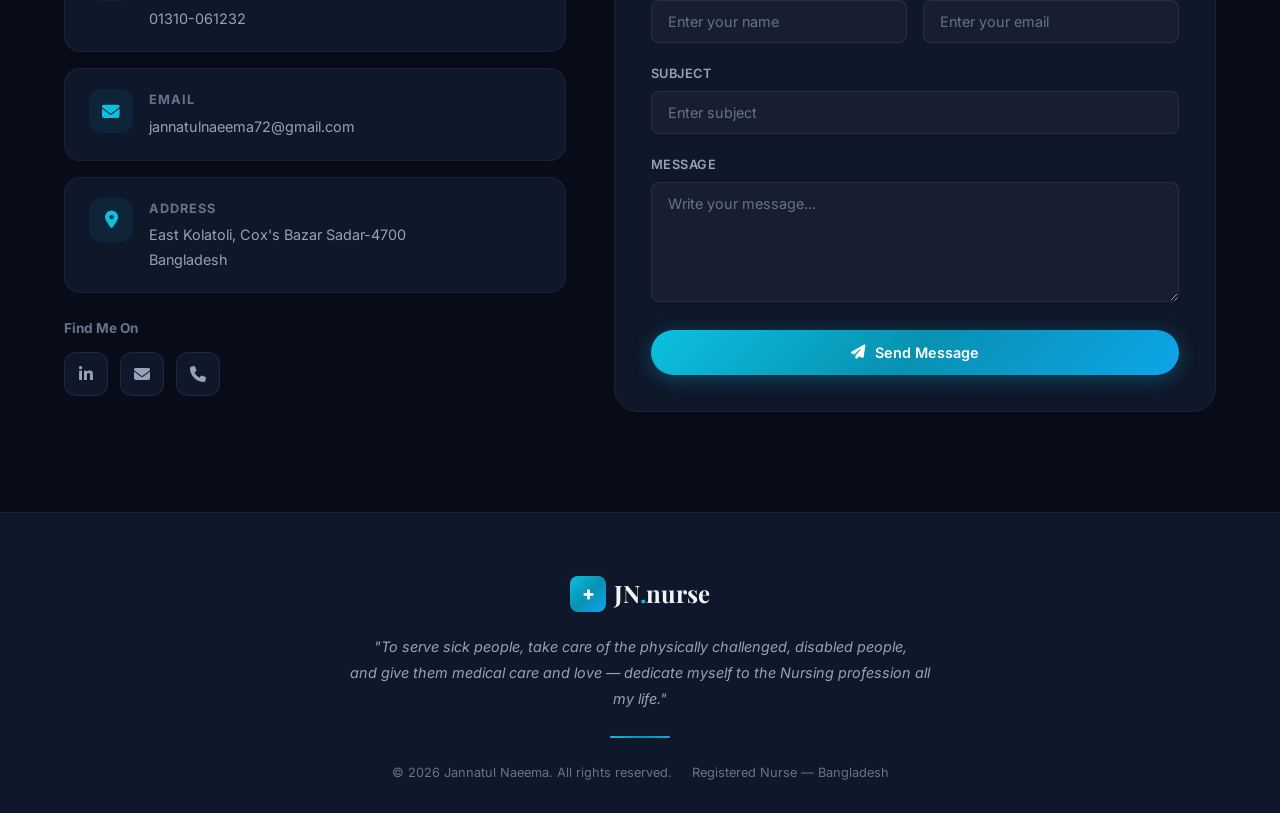
==== commit df06d167: "Set photo with RN license card design — dark frame, no duplicate badge" ====
--- a/index.html
+++ b/index.html
@@ -142,10 +142,6 @@
           <div class="about-image-frame">
             <img src="jannatul-naeema.jpg" alt="Jannatul Naeema" class="about-photo">
           </div>
-          <div class="about-badge">
-            <i class="fas fa-certificate"></i>
-            <span>RN License #19000</span>
-          </div>
         </div>
         <div class="about-text">
           <h3>Hi, I'm Jannatul Naeema</h3>
--- a/style.css
+++ b/style.css
@@ -523,23 +523,27 @@
 }
 
 .about-image-frame {
-  width: 300px;
-  height: 360px;
+  width: 320px;
+  height: 420px;
   border-radius: var(--radius-lg);
-  background: var(--bg-card);
-  border: 1px solid rgba(12, 192, 223, 0.15);
+  background: transparent;
+  border: 3px solid #0a1628;
   display: block;
   overflow: hidden;
   position: relative;
-  padding: 0;
+  padding: 4px;
+  box-shadow: 0 8px 32px rgba(0, 0, 0, 0.3);
 }
 
 .about-image-frame::before {
   content: '';
   position: absolute;
-  inset: 0;
-  background: var(--gradient-1);
-  opacity: 0.05;
+  inset: 4px;
+  border-radius: 20px;
+  background: transparent;
+  z-index: 1;
+  pointer-events: none;
+  border: 2px solid rgba(12, 192, 223, 0.15);
 }
 
 .about-photo {
@@ -575,24 +579,6 @@
   font-weight: 700;
   color: var(--text-white);
   opacity: 0.15;
-}
-
-.about-badge {
-  position: absolute;
-  bottom: 0;
-  left: 50%;
-  transform: translateX(-50%) translateY(50%);
-  background: var(--bg-card);
-  border: 1px solid var(--primary);
-  border-radius: 50px;
-  padding: 10px 20px;
-  display: flex;
-  align-items: center;
-  gap: 8px;
-  font-size: 0.8rem;
-  font-weight: 600;
-  color: var(--primary);
-  white-space: nowrap;
 }
 
 .about-text h3 {
@@ -1590,8 +1576,8 @@
 
   .about-image-frame {
     width: 100%;
-    max-width: 260px;
-    height: 300px;
+    max-width: 280px;
+    height: 370px;
     margin: 0 auto;
   }
 
@@ -1607,14 +1593,6 @@
     grid-template-columns: 1fr;
     gap: 12px;
     text-align: left;
-  }
-
-  .about-badge {
-    position: static;
-    transform: none;
-    margin: 12px auto 0;
-    font-size: 0.7rem;
-    padding: 8px 16px;
   }
 
   /* --- Education --- */
@@ -1839,7 +1817,7 @@
 
   .about-image-frame {
     max-width: 220px;
-    height: 260px;
+    height: 300px;
   }
 
   .nav-menu {
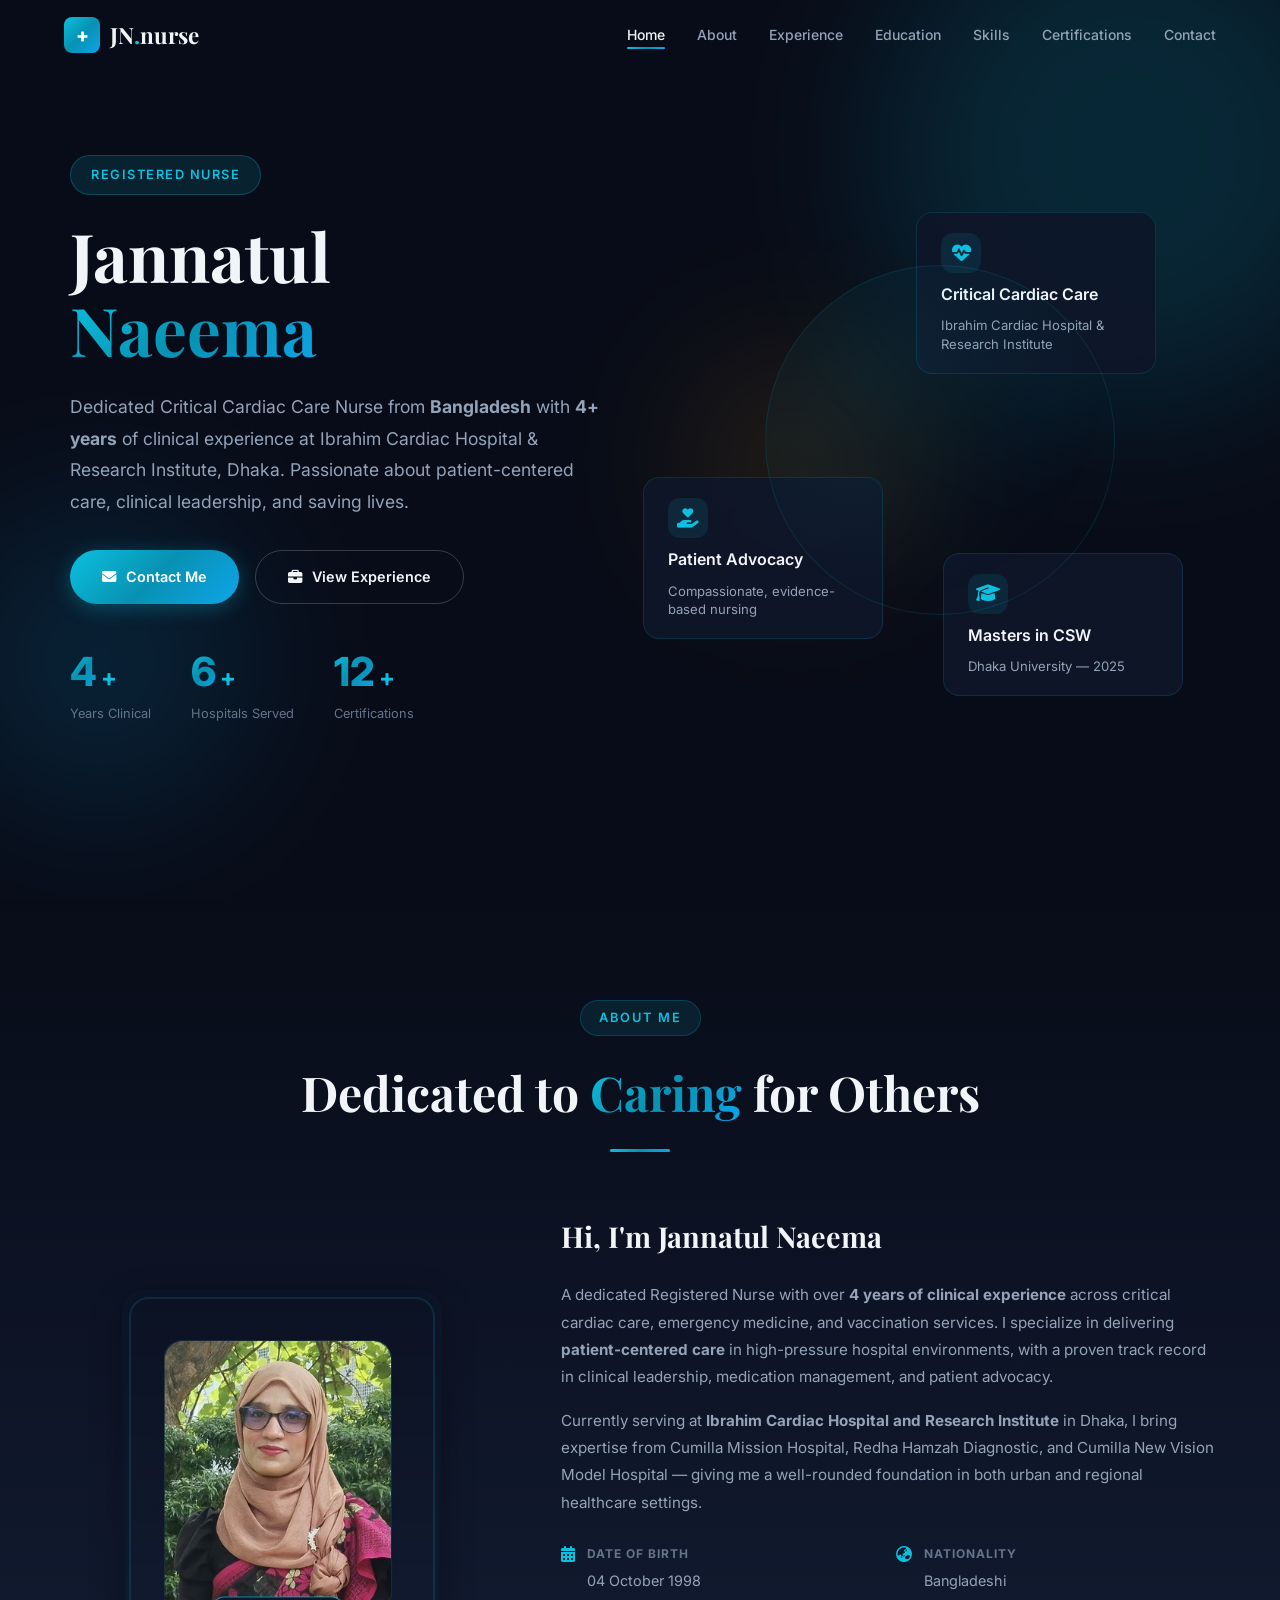
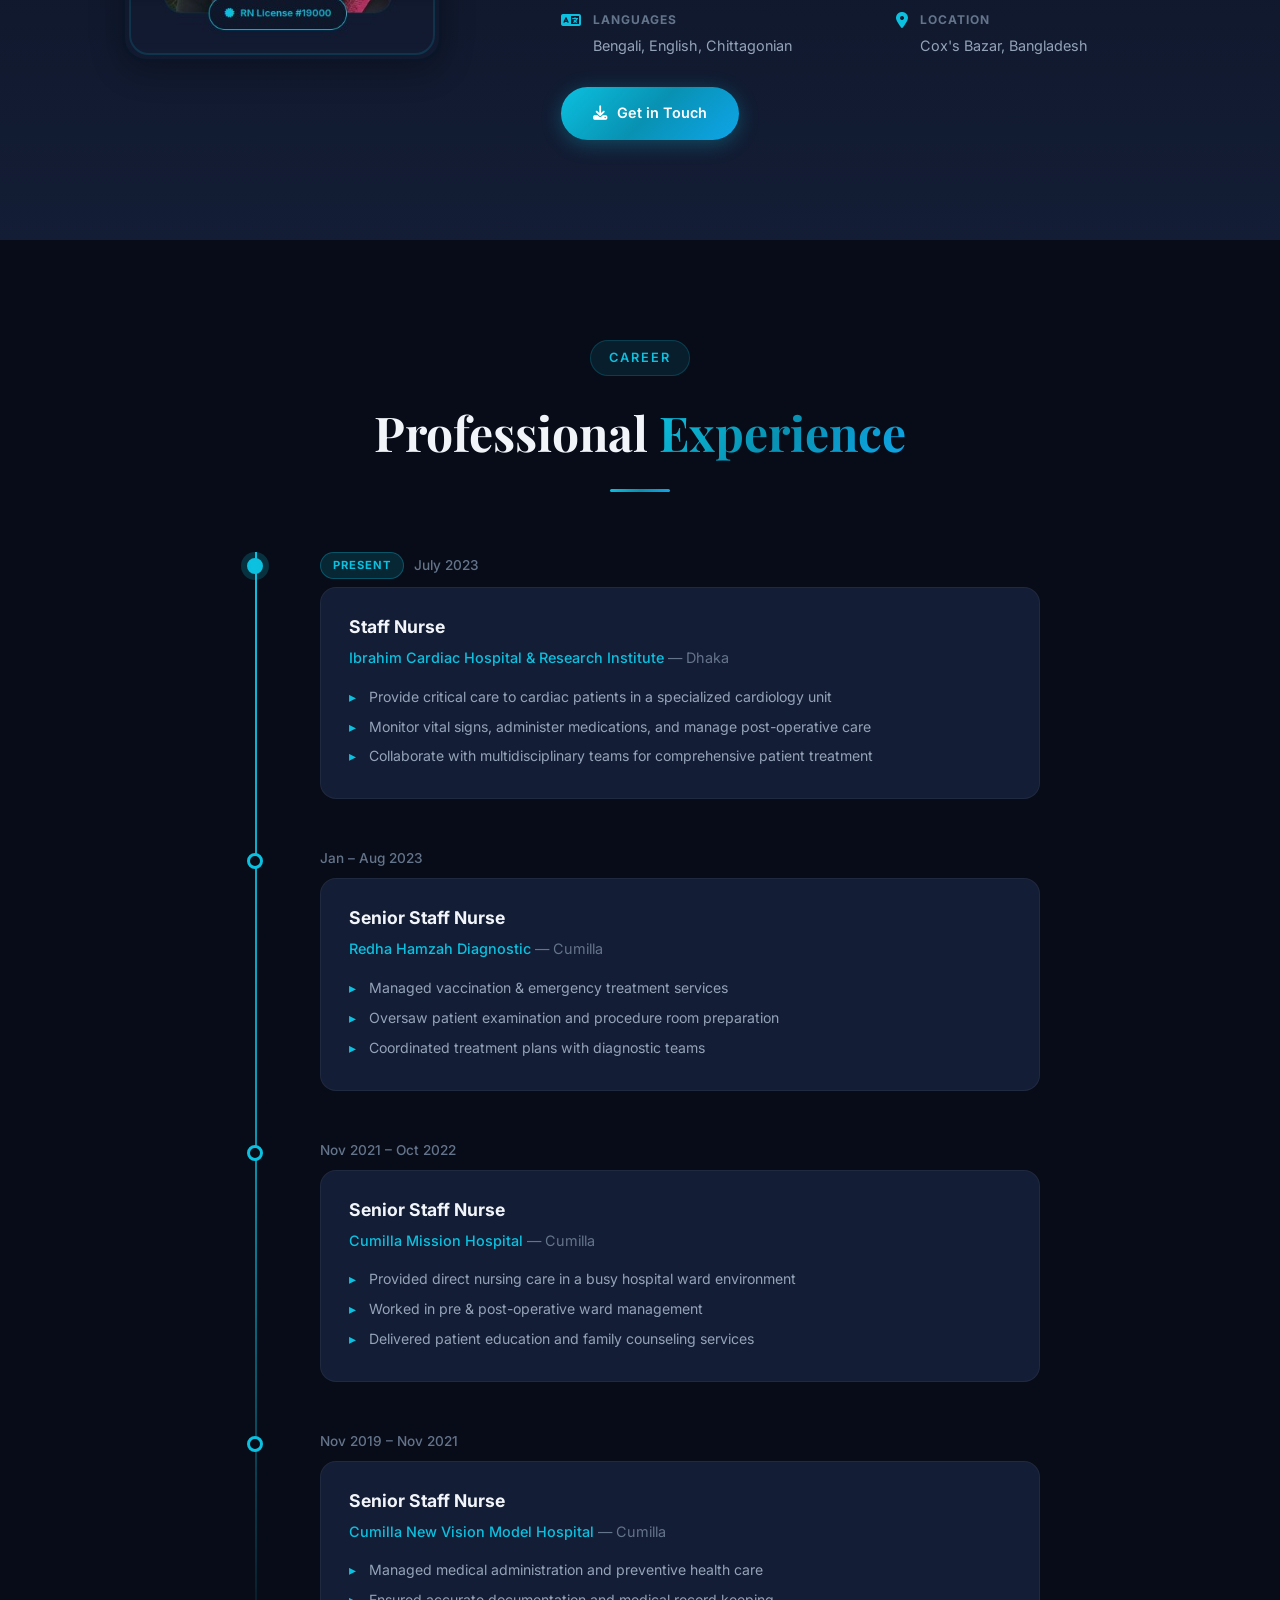
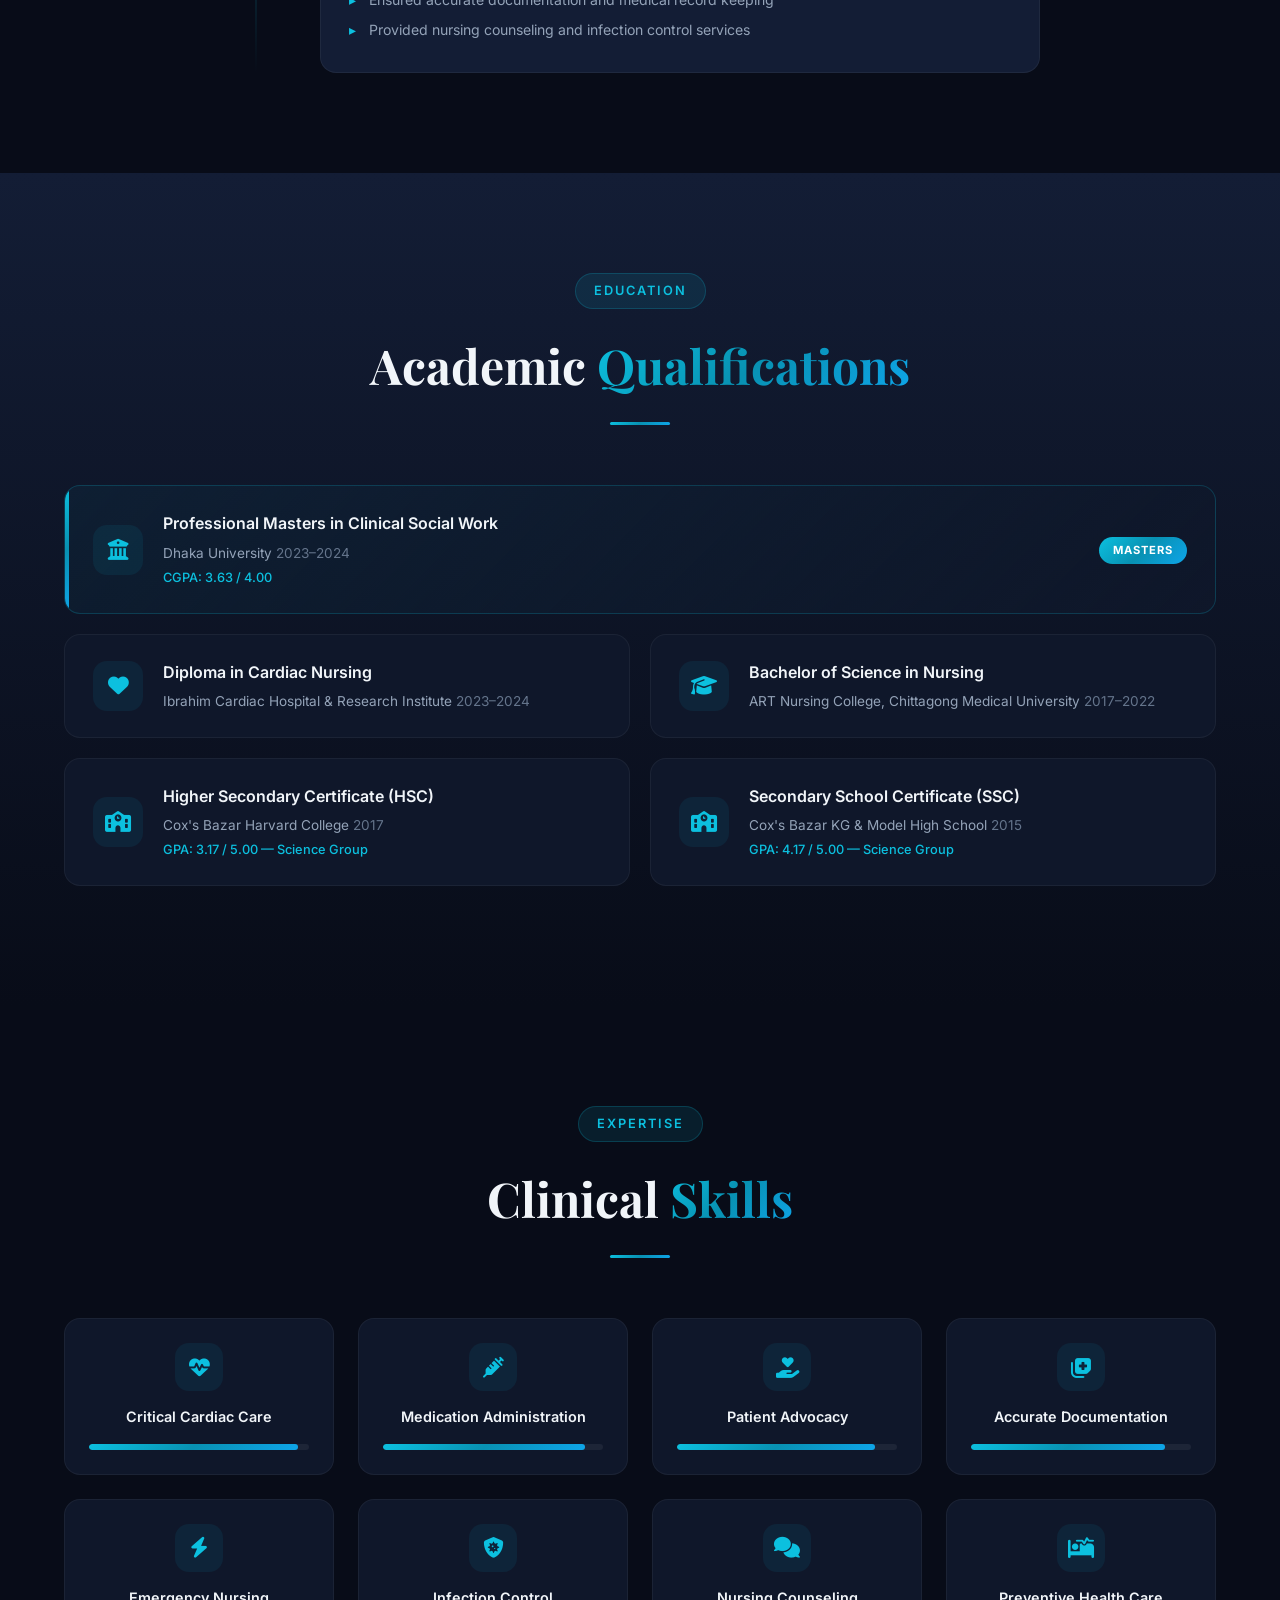
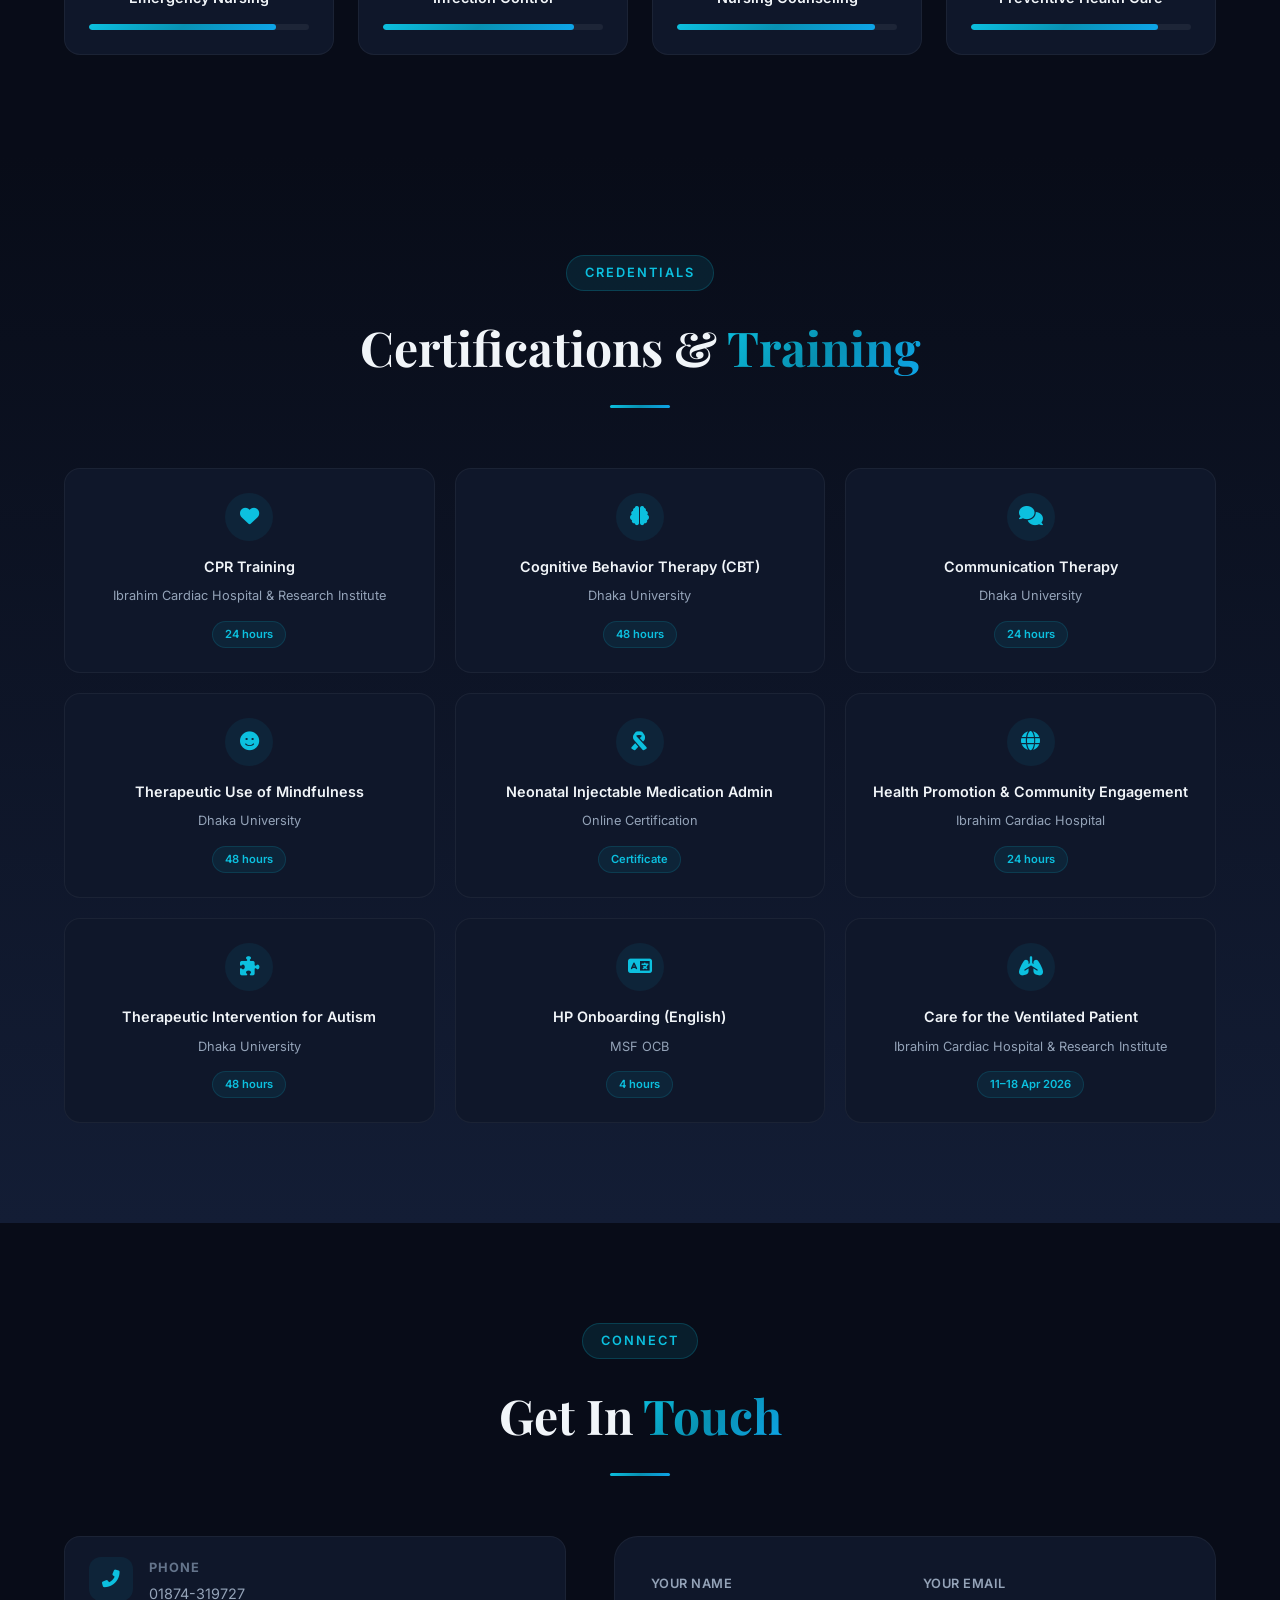
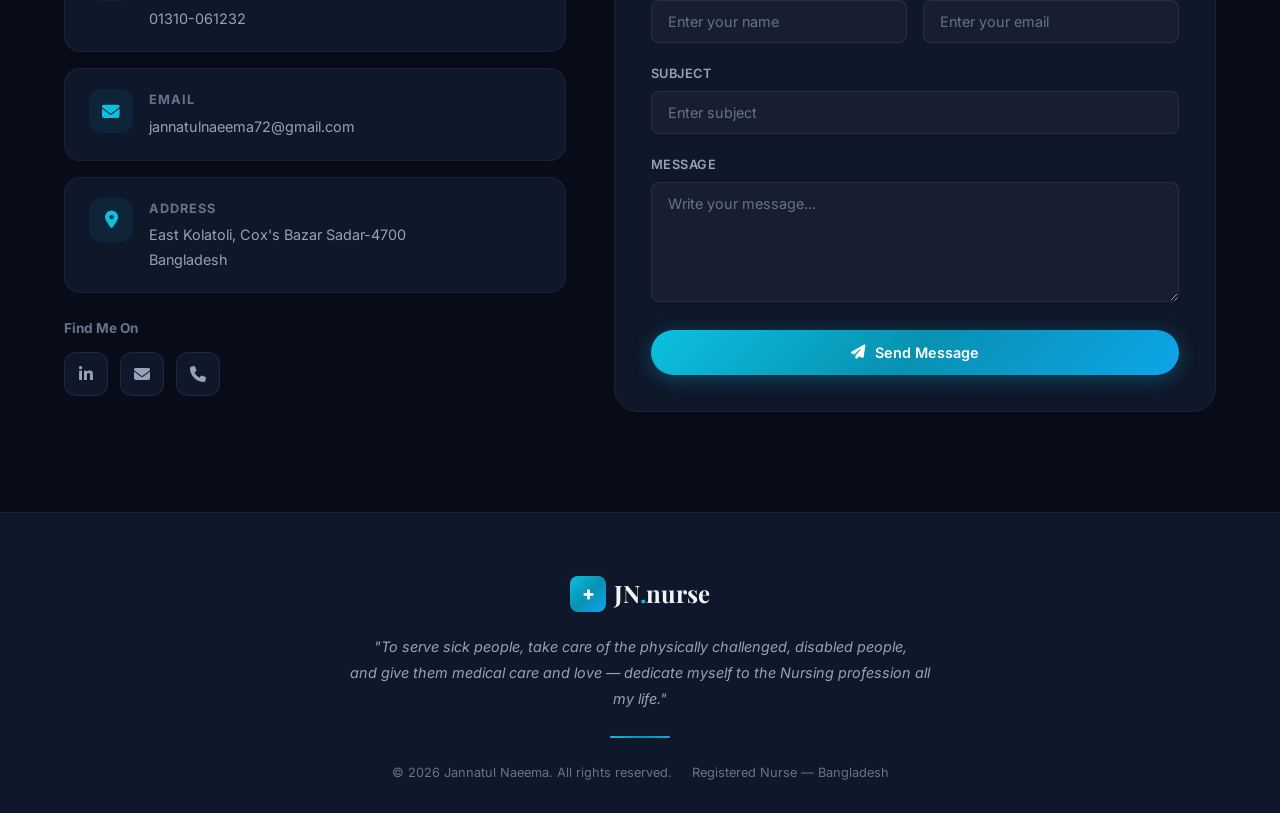
==== commit 6c53efe4: "SEO: add JSON-LD structured data + improve meta description/hero with Bangladesh keywords" ====
--- a/index.html
+++ b/index.html
@@ -4,11 +4,53 @@
   <meta charset="UTF-8">
   <meta name="viewport" content="width=device-width, initial-scale=1.0">
   <title>Jannatul Naeema | Registered Nurse — Cardiac Care Specialist | Bangladesh</title>
-  <meta name="description" content="Jannatul Naeema — Registered Nurse specializing in Critical Cardiac Care at Ibrahim Cardiac Hospital & Research Institute, Dhaka. 8+ certifications, BSN, dedicated nursing professional.">
-  <meta name="keywords" content="Jannatul Naeema, Registered Nurse, Cardiac Care, Ibrahim Cardiac Hospital, Dhaka, Bangladesh, Nursing Portfolio, Critical Care Nurse">
+  <meta name="description" content="Jannatul Naeema Rumpa — Registered Nurse in Bangladesh, specializing in Critical Cardiac Care at Ibrahim Cardiac Hospital & Research Institute, Dhaka. BSN-qualified nurse with 4+ years experience and 12+ certifications. Bangladesh's dedicated nursing professional.">
+  <meta name="keywords" content="Jannatul Naeema, Jannatul Naeema Rumpa, Registered Nurse Bangladesh, Cardiac Care Nurse Dhaka, Ibrahim Cardiac Hospital, Bangladesh Nurse, Critical Care Nurse, Nursing Portfolio Bangladesh, BSN Nurse Bangladesh">
   <meta name="robots" content="index, follow">
   <meta name="google-site-verification" content="HeB06UQTvrPu6IrGKEabfVoNan0pBWjLmk8NaVtWB0g" />
   <link rel="canonical" href="https://aliahasan399.github.io/jannatul-naeema-portfolio/">
+
+  <!-- JSON-LD Structured Data for Google Rich Results -->
+  <script type="application/ld+json">
+  {
+    "@context": "https://schema.org",
+    "@type": "Person",
+    "name": "Jannatul Naeema Rumpa",
+    "alternateName": "Jannatul Naeema",
+    "nationality": {
+      "@type": "Country",
+      "name": "Bangladesh"
+    },
+    "jobTitle": "Registered Nurse",
+    "description": "Registered Nurse in Bangladesh specializing in Critical Cardiac Care at Ibrahim Cardiac Hospital & Research Institute, Dhaka. 4+ years of clinical nursing experience.",
+    "url": "https://aliahasan399.github.io/jannatul-naeema-portfolio/",
+    "image": "https://aliahasan399.github.io/jannatul-naeema-portfolio/jannatul-naeema.jpg",
+    "alumniOf": [
+      {
+        "@type": "CollegeOrUniversity",
+        "name": "ART Nursing College, Chittagong Medical University",
+        "description": "Bachelor of Science in Nursing (BSN)"
+      },
+      {
+        "@type": "CollegeOrUniversity",
+        "name": "Dhaka University"
+      }
+    ],
+    "knowsAbout": ["Critical Cardiac Care", "Emergency Nursing", "Patient Advocacy", "Vaccination Services", "Cognitive Behavior Therapy"],
+    "worksFor": {
+      "@type": "Hospital",
+      "name": "Ibrahim Cardiac Hospital & Research Institute",
+      "address": {
+        "@type": "PostalAddress",
+        "addressLocality": "Dhaka",
+        "addressCountry": "BD"
+      }
+    },
+    "sameAs": [
+      "https://aliahasan399.github.io/jannatul-naeema-portfolio/"
+    ]
+  }
+  </script>
 
   <!-- Open Graph (Facebook, LinkedIn, WhatsApp) -->
   <meta property="og:type" content="website">
@@ -73,7 +115,7 @@
           <span class="title-accent">Naeema</span>
         </h1>
         <p class="hero-subtitle">
-          Dedicated Critical Cardiac Care Nurse with <strong>4+ years</strong> of clinical experience.
+          Dedicated Critical Cardiac Care Nurse from <strong>Bangladesh</strong> with <strong>4+ years</strong> of clinical experience at Ibrahim Cardiac Hospital & Research Institute, Dhaka.
           Passionate about patient-centered care, clinical leadership, and saving lives.
         </p>
         <div class="hero-cta">
--- a/style.css
+++ b/style.css
@@ -524,7 +524,6 @@
 
 .about-image-frame {
   width: 320px;
-  height: 420px;
   border-radius: var(--radius-lg);
   background: transparent;
   border: 3px solid #0a1628;
@@ -549,10 +548,8 @@
 .about-photo {
   display: block;
   width: 100%;
-  height: 100%;
-  object-fit: cover;
-  object-position: center 20%;
-  border-radius: var(--radius-lg);
+  height: auto;
+  border-radius: 18px;
   transition: transform 0.5s cubic-bezier(0.25, 0.46, 0.45, 0.94);
 }
 
@@ -1577,7 +1574,6 @@
   .about-image-frame {
     width: 100%;
     max-width: 280px;
-    height: 370px;
     margin: 0 auto;
   }
 
@@ -1817,7 +1813,6 @@
 
   .about-image-frame {
     max-width: 220px;
-    height: 300px;
   }
 
   .nav-menu {
